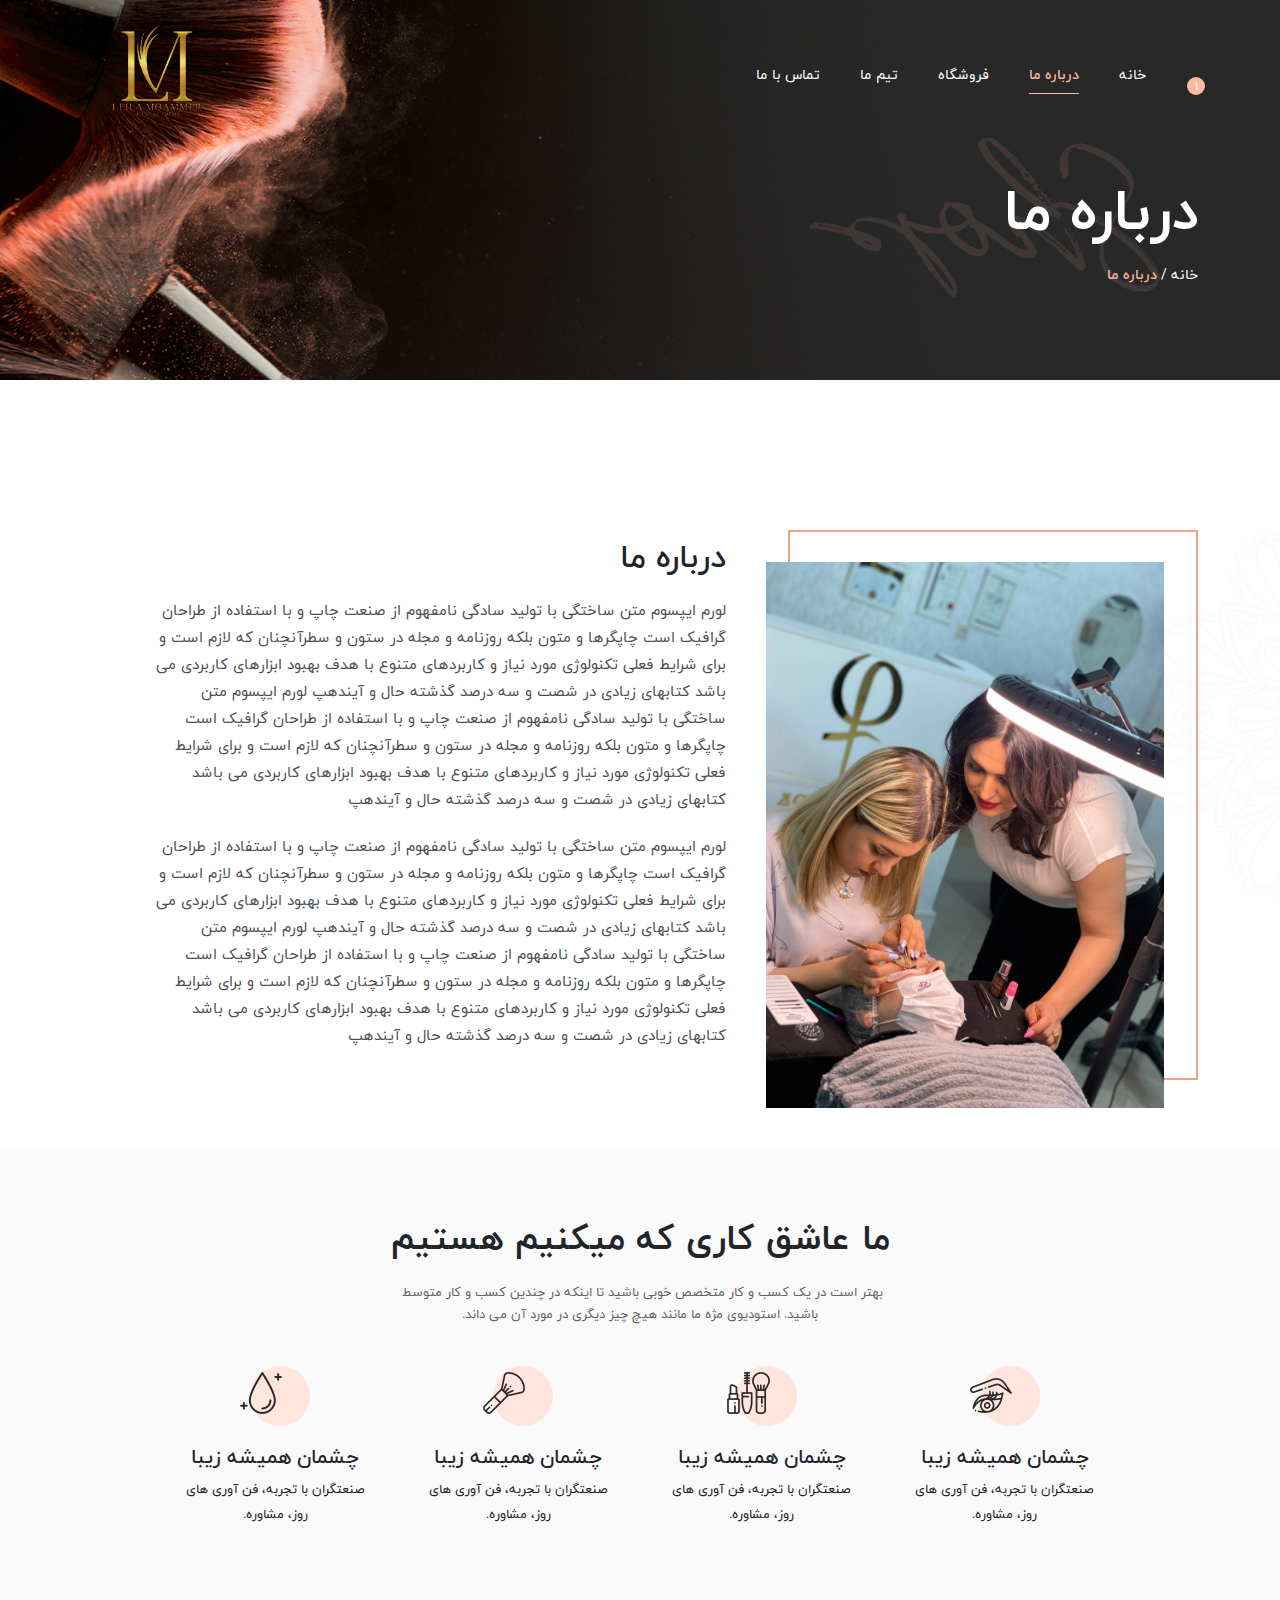
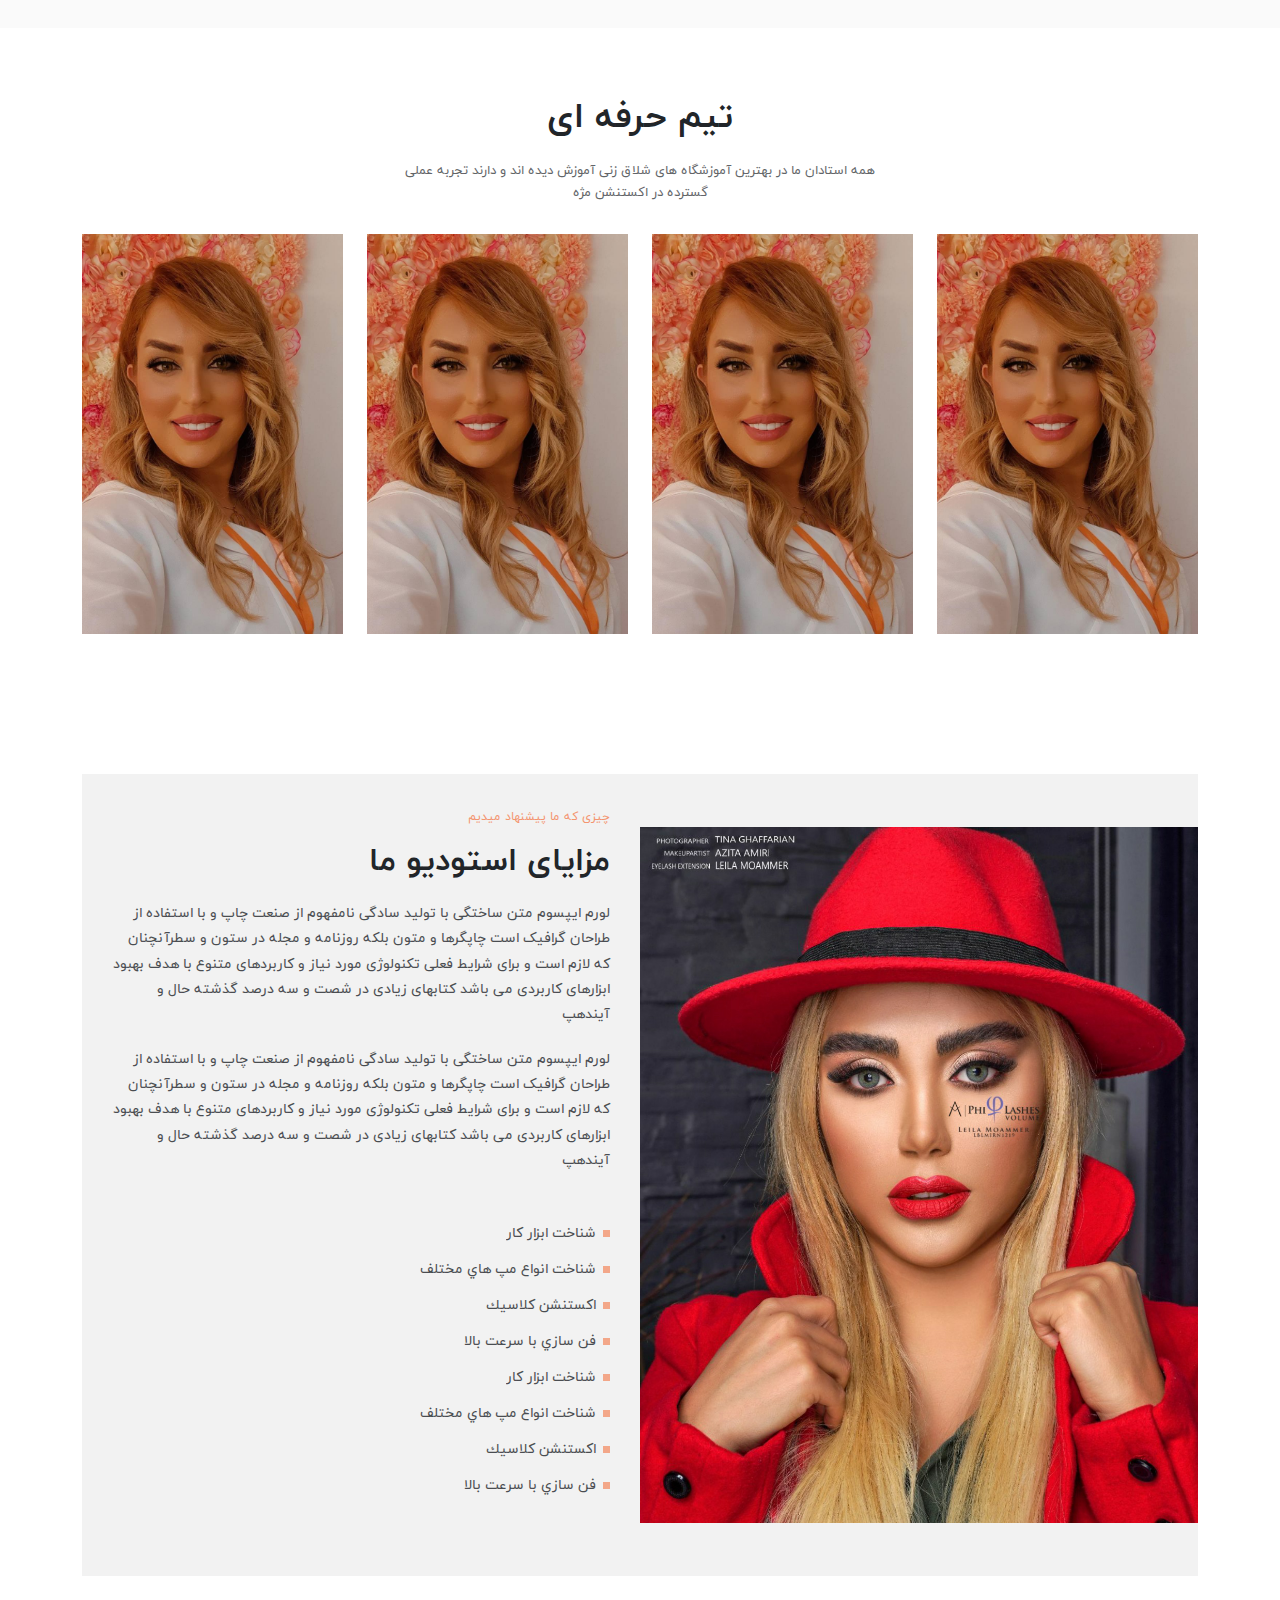
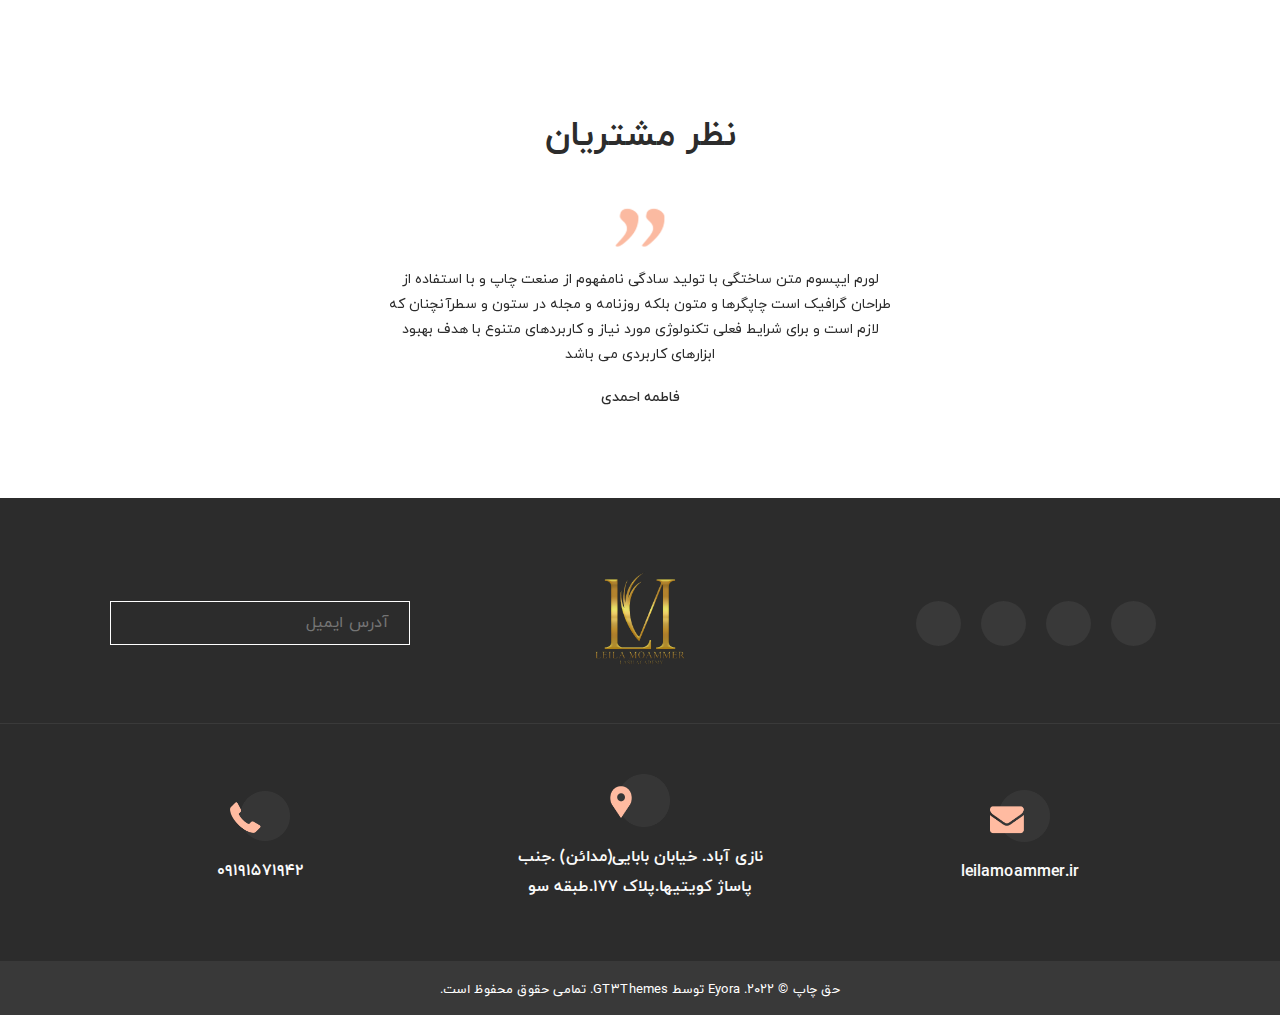
==== about-us.html @ c32a2a8c "commit" ====
<!DOCTYPE html>
<html lang="fa" dir="rtl">

<head>
    <meta charset="UTF-8">
    <meta http-equiv="X-UA-Compatible" content="IE=edge">
    <meta name="viewport" content="width=device-width, initial-scale=1.0">
    <title>Eyora</title>

    <!-- links -->

    <link rel="stylesheet" href="https://cdnjs.cloudflare.com/ajax/libs/font-awesome/6.2.1/css/all.min.css"
        integrity="sha512-MV7K8+y+gLIBoVD59lQIYicR65iaqukzvf/nwasF0nqhPay5w/9lJmVM2hMDcnK1OnMGCdVK+iQrJ7lzPJQd1w=="
        crossorigin="anonymous" referrerpolicy="no-referrer">
    <link rel="stylesheet" href="./assets/css/bootstrap.rtl.min.css">
    <link rel="stylesheet" href="./assets/css/owl.carousel.min.css">
    <link rel="stylesheet" href="./assets/css/owl.theme.default.min.css">
    <link rel="stylesheet" href="./assets/css/style.css">
</head>

<body>


    <!-- start header -->

    <header>

        <!--start desktop-header -->
        <div class="desktop-header">
            <div class="container">
                <div class="row align-items-center">
                    <div class="col-9 col-lg-7">
                        <div class="nav">
                            <!--  -->
                            <div>
                                <button class="btns cart-btn"><i class="fa-solid fa-shopping-cart "></i><span
                                        class="cart-badge">1</span></button>
                            </div>
                            <div class="navigation">
                                <ul>
                                    <li><a href="">خانه</a></li>
                                    <li class="active"><a href="">درباره ما</a></li>
                                    <li><a href="">فروشگاه</a></li>
                                    <li><a href="">تیم ما</a></li>
                                    <li><a href="">تماس با ما</a></li>
                                </ul>
                            </div>

                        </div>
                    </div>
                    <div class="col-3 col-lg-5 text-end">
                        <div class="logo"><a href=""><img src="./assets/img/logo/IMG_0695-removebg-preview.png"
                                    alt=""></a></div>
                    </div>
                </div>
            </div>
        </div>
        <!--end desktop-header -->



        <!--start mobile-header -->
        <div class="mobile-header">
            <div class="container">
                <div class="row align-items-center">
                    <div class="col-2">
                        <div class="menu-btn">
                            <button class="btns open-btn"><i class="fa-solid fa-bars"></i></button>
                        </div>
                        <div class="menu">
                            <div>
                                <button class="btns close-btn"><i class="fa-solid fa-close"></i></button>
                            </div>
                            <ul>
                                <li><a href="">خانه</a></li>
                                <li class="active"><a href="">درباره ما</a></li>
                                <li><a href="">فروشگاه</a></li>
                                <li><a href="">تیم ما</a></li>
                                <li><a href="">تماس با ما</a></li>
                            </ul>
                        </div>

                    </div>
                    <div class="col-2">
                        <div>
                            <button class="btns cart-btn"><i class="fa-solid fa-shopping-cart "></i><span
                                    class="cart-badge">1</span></button>
                        </div>
                    </div>
                    <div class="col-8 text-end">
                        <div class="logo"><a href=""><img src="./assets/img/logo/IMG_0695-removebg-preview.png"
                                    alt=""></a></div>
                    </div>
                </div>
            </div>
        </div>
        <!--end mobile-header -->

    </header>

    <!-- end header -->

    <!-- start banner -->

    <section id="banner">
        <div class="container">
            <div class="row">
                <div class="col">
                    <div class="banner-detals">
                        <h1>درباره ما</h1>
                        <p>خانه / <span>درباره ما</span></p>
                    </div>
                </div>
            </div>
        </div>
    </section>

    <!-- end banner -->


    <!-- start about -->

    <section id="about-desciption">
        <div class="container">
            <div class="row g-3 align-items-center">
                <div class=" col-lg-5 text-center">
                    <div class="photo-about"><img src="./assets/img/logo/v.jpg" alt=""></div>
                </div>
                <div class=" col-lg-7">
                    <div class="aboutus-details">
                        <h2>
                            درباره ما
                        </h2>
                        <p>لورم ایپسوم متن ساختگی با تولید سادگی نامفهوم از صنعت چاپ و با استفاده از طراحان گرافیک است
                            چاپگرها و متون بلکه روزنامه و مجله در ستون و سطرآنچنان که لازم است و برای شرایط فعلی
                            تکنولوژی مورد نیاز و کاربردهای متنوع با هدف بهبود ابزارهای کاربردی می باشد کتابهای زیادی در
                            شصت و سه درصد گذشته حال و آیندهپ
                            لورم ایپسوم متن ساختگی با تولید سادگی نامفهوم از صنعت چاپ و با استفاده از طراحان گرافیک است
                            چاپگرها و متون بلکه روزنامه و مجله در ستون و سطرآنچنان که لازم است و برای شرایط فعلی
                            تکنولوژی مورد نیاز و کاربردهای متنوع با هدف بهبود ابزارهای کاربردی می باشد کتابهای زیادی در
                            شصت و سه درصد گذشته حال و آیندهپ</p>
                            <p>لورم ایپسوم متن ساختگی با تولید سادگی نامفهوم از صنعت چاپ و با استفاده از طراحان گرافیک است
                                چاپگرها و متون بلکه روزنامه و مجله در ستون و سطرآنچنان که لازم است و برای شرایط فعلی
                                تکنولوژی مورد نیاز و کاربردهای متنوع با هدف بهبود ابزارهای کاربردی می باشد کتابهای زیادی در
                                شصت و سه درصد گذشته حال و آیندهپ
                                لورم ایپسوم متن ساختگی با تولید سادگی نامفهوم از صنعت چاپ و با استفاده از طراحان گرافیک است
                                چاپگرها و متون بلکه روزنامه و مجله در ستون و سطرآنچنان که لازم است و برای شرایط فعلی
                                تکنولوژی مورد نیاز و کاربردهای متنوع با هدف بهبود ابزارهای کاربردی می باشد کتابهای زیادی در
                                شصت و سه درصد گذشته حال و آیندهپ</p>
    
                    </div>
                </div>
                
            </div>
        </div>
    </section>

    <!-- end about -->

    <!-- start WE LOVE WHAT WE DO -->

    <section id="works">
        <div class="container">
            <div class="row">
                <div class="col">
                    <div class="heading">
                        <h3>ما عاشق کاری که میکنیم هستیم</h3>
                        <p>بهتر است در یک کسب و کار متخصص خوبی باشید تا اینکه در چندین کسب و کار متوسط ​​باشید.
                            استودیوی مژه ما مانند هیچ چیز دیگری در مورد آن می داند.
                        </p>
                    </div>
                </div>
            </div>
            <div class="row">
                <div class="col">
                    <div class="items-list">
                        <div class="row row-cols-2 row-cols-lg-4 g-4">
                            <div class="col">
                                <div class="item">
                                    <img src="./assets/img/logo/icon_01-1.png" alt="">
                                    <div>
                                        <h4>چشمان همیشه زیبا</h4>
                                        <p>صنعتگران با تجربه، فن آوری های روز، مشاوره.</p>
                                    </div>
                                </div>
                            </div>
                            <div class="col">
                                <div class="item">
                                    <img src="./assets/img/logo/icon_02-1.png" alt="">
                                    <div>
                                        <h4>چشمان همیشه زیبا</h4>
                                        <p>صنعتگران با تجربه، فن آوری های روز، مشاوره.</p>
                                    </div>
                                </div>
                            </div>
                            <div class="col">
                                <div class="item">
                                    <img src="./assets/img/logo/icon_03-1.png" alt="">
                                    <div>
                                        <h4>چشمان همیشه زیبا</h4>
                                        <p>صنعتگران با تجربه، فن آوری های روز، مشاوره.</p>
                                    </div>
                                </div>
                            </div>
                            <div class="col">
                                <div class="item">
                                    <img src="./assets/img/logo/icon_04.png" alt="">
                                    <div>
                                        <h4>چشمان همیشه زیبا</h4>
                                        <p>صنعتگران با تجربه، فن آوری های روز، مشاوره.</p>
                                    </div>
                                </div>
                            </div>
                        </div>
                    </div>
                </div>
            </div>
        </div>
    </section>

    <!-- end WE LOVE WHAT WE DO -->


    <!-- start team -->

    <section id="teams">
        <div class="container">
            <div class="row">
                <div class="col">
                    <div class="heading">
                        <h3>تیم حرفه ای</h3>
                        <p>همه استادان ما در بهترین آموزشگاه های شلاق زنی آموزش دیده اند و دارند
                            تجربه عملی گسترده در اکستنشن مژه</p>
                    </div>
                </div>
            </div>

            <!--  -->
            <div class="row row-cols-2 row-cols-md-2 row-cols-lg-4 g-4">
                <div class="col">
                    <div class="team-item">
                        <img src="./assets/img/logo/sss.jpg" alt="">
                        <ul>
                            <li><a href=""><i class="fa-brands fa-instagram"></i></a></li>
                            <li><a href=""><i class="fa-brands fa-whatsapp"></i></a></li>
                            <li><a href=""><i class="fa-brands fa-telegram"></i></a></li>
                            <li><a href=""><i class="fa-brands fa-linkedin"></i></a></li>
                        </ul>
                        <div class="info">
                            <h3>لیلا معمر</h3>
                            <span>مژه کار</span>
                        </div>
                    </div>
                </div>
                <div class="col">
                    <div class="team-item">
                        <img src="./assets/img/logo/sss.jpg" alt="">
                        <ul>
                            <li><a href=""><i class="fa-brands fa-instagram"></i></a></li>
                            <li><a href=""><i class="fa-brands fa-whatsapp"></i></a></li>
                            <li><a href=""><i class="fa-brands fa-telegram"></i></a></li>
                            <li><a href=""><i class="fa-brands fa-linkedin"></i></a></li>
                        </ul>
                        <div class="info">
                            <h3>لیلا معمر</h3>
                            <span>مژه کار</span>
                        </div>
                    </div>
                </div>
                <div class="col">
                    <div class="team-item">
                        <img src="./assets/img/logo/sss.jpg" alt="">
                        <ul>
                            <li><a href=""><i class="fa-brands fa-instagram"></i></a></li>
                            <li><a href=""><i class="fa-brands fa-whatsapp"></i></a></li>
                            <li><a href=""><i class="fa-brands fa-telegram"></i></a></li>
                            <li><a href=""><i class="fa-brands fa-linkedin"></i></a></li>
                        </ul>
                        <div class="info">
                            <h3>لیلا معمر</h3>
                            <span>مژه کار</span>
                        </div>
                    </div>
                </div>
                <div class="col">
                    <div class="team-item">
                        <img src="./assets/img/logo/sss.jpg" alt="">
                        <ul>
                            <li><a href=""><i class="fa-brands fa-instagram"></i></a></li>
                            <li><a href=""><i class="fa-brands fa-whatsapp"></i></a></li>
                            <li><a href=""><i class="fa-brands fa-telegram"></i></a></li>
                            <li><a href=""><i class="fa-brands fa-linkedin"></i></a></li>
                        </ul>
                        <div class="info">
                            <h3>لیلا معمر</h3>
                            <span>مژه کار</span>
                        </div>
                    </div>
                </div>
            </div>
        </div>
    </section>

    <!-- end team -->


    <!-- start descriptions -->

    <section>
        <div class="container">
            <div class="row">
                <div class="col">
                    <div class="descriptions-section">
                        <div>
                            <img src="./assets/img/IMG.PNG" alt="">
                        </div>
                        <div class="about-studio">
                            <span>چیزی که ما پیشنهاد میدیم</span>
                            <h2>مزایای استودیو ما
                            </h2>
                            <p>لورم ایپسوم متن ساختگی با تولید سادگی نامفهوم از صنعت چاپ و با استفاده از طراحان گرافیک است
                                چاپگرها و متون بلکه روزنامه و مجله در ستون و سطرآنچنان که لازم است و برای شرایط فعلی
                                تکنولوژی مورد نیاز و کاربردهای متنوع با هدف بهبود ابزارهای کاربردی می باشد کتابهای زیادی در
                                شصت و سه درصد گذشته حال و آیندهپ</p>
                                <p>لورم ایپسوم متن ساختگی با تولید سادگی نامفهوم از صنعت چاپ و با استفاده از طراحان گرافیک است
                                    چاپگرها و متون بلکه روزنامه و مجله در ستون و سطرآنچنان که لازم است و برای شرایط فعلی
                                    تکنولوژی مورد نیاز و کاربردهای متنوع با هدف بهبود ابزارهای کاربردی می باشد کتابهای زیادی در
                                    شصت و سه درصد گذشته حال و آیندهپ</p>
                                <ul>
                                <li>شناخت ابزار کار
                                </li><li>شناخت انواع مپ هاي مختلف
                                </li><li>اكستنشن كلاسيك
                                </li>
                                <li>فن سازي با سرعت بالا</li>
                                <li>شناخت ابزار کار
                                </li><li>شناخت انواع مپ هاي مختلف
                                </li><li>اكستنشن كلاسيك
                                </li>
                                <li>فن سازي با سرعت بالا</li>
                            </ul>
                           
                        </div>
                    </div>
                </div>
            </div>
        </div>
    </section>

    <!-- end descriptions -->


        <!-- start PEOPLE SAY -->

        <section id="people" class="people-section">
            <div class="container">
                <div class="row">
                    <div class="col">
                        <div class="heading">
                            <h3>نظر مشتریان</h3>
                        </div>
                    </div>
                </div>
    
                <div class="row">
                    <div class="col">
                        <div class="owl-carousel">
                            <div class="item">
                                <div class="people">
                                    <img src="./assets/img/logo/download.png" alt="">
                                    <p>لورم ایپسوم متن ساختگی با تولید سادگی نامفهوم از صنعت چاپ و با استفاده از طراحان
                                        گرافیک است چاپگرها و متون بلکه روزنامه و مجله در ستون و سطرآنچنان که لازم است و برای
                                        شرایط فعلی تکنولوژی مورد نیاز و کاربردهای متنوع با هدف بهبود ابزارهای کاربردی می
                                        باشد</p>
                                    <span>فاطمه احمدی</span>
                                </div>
                            </div>
                            <div class="item">
                                <div class="people">
                                    <img src="./assets/img/logo/download.png" alt="">
                                    <p>لورم ایپسوم متن ساختگی با تولید سادگی نامفهوم از صنعت چاپ و با استفاده از طراحان
                                        گرافیک است چاپگرها و متون بلکه روزنامه و مجله در ستون و سطرآنچنان که لازم است و برای
                                        شرایط فعلی تکنولوژی مورد نیاز و کاربردهای متنوع با هدف بهبود ابزارهای کاربردی می
                                        باشد</p>
                                    <span>فاطمه احمدی</span>
                                </div>
                            </div>
                            <div class="item">
                                <div class="people">
                                    <img src="./assets/img/logo/download.png" alt="">
                                    <p>لورم ایپسوم متن ساختگی با تولید سادگی نامفهوم از صنعت چاپ و با استفاده از طراحان
                                        گرافیک است چاپگرها و متون بلکه روزنامه و مجله در ستون و سطرآنچنان که لازم است و برای
                                        شرایط فعلی تکنولوژی مورد نیاز و کاربردهای متنوع با هدف بهبود ابزارهای کاربردی می
                                        باشد</p>
                                    <span>فاطمه احمدی</span>
                                </div>
                            </div>
                            <div class="item">
                                <div class="people">
                                    <img src="./assets/img/logo/download.png" alt="">
                                    <p>لورم ایپسوم متن ساختگی با تولید سادگی نامفهوم از صنعت چاپ و با استفاده از طراحان
                                        گرافیک است چاپگرها و متون بلکه روزنامه و مجله در ستون و سطرآنچنان که لازم است و برای
                                        شرایط فعلی تکنولوژی مورد نیاز و کاربردهای متنوع با هدف بهبود ابزارهای کاربردی می
                                        باشد</p>
                                    <span>فاطمه احمدی</span>
                                </div>
                            </div>
                        </div>
                    </div>
                </div>
            </div>
        </section>
    
        <!-- end PEOPLE SAY -->
    


    <!-- start footer -->

    <footer>
        <!-- top-footer -->
        <div class="top-footer">
            <div class="container">
                <div class="row align-items-center">
                    <div class="col">
                        <div>
                            <ul class="media">
                                <li><a href=""><i class="fa-brands fa-instagram"></i></a></li>
                                <li><a href=""><i class="fa-brands fa-whatsapp"></i></a></li>
                                <li><a href=""><i class="fa-brands fa-telegram"></i></a></li>
                                <li><a href=""><i class="fa-brands fa-linkedin"></i></a></li>
                            </ul>
                        </div>
                    </div>
                    <div class="col text-center">
                        <div class="logo"><a href=""><img src="./assets/img/logo/IMG_0695-removebg-preview.png"
                                    alt=""></a></div>
                    </div>
                    <div class="col text-center">
                        <div>
                            <form action="">
                                <div class="email-box">
                                    <input type="text" placeholder="آدرس ایمیل">
                                    <button><i class="fa-solid fa-envelope"></i></button>
                                </div>
                            </form>
                        </div>
                    </div>
                </div>
            </div>
        </div>
        <!-- middle-footer -->
        <div class="middle-footer">
            <div class="container">
                <div class="row">
                    <div class="col">
                        <div class="row row-cols-1 row-cols-md-3 g-4 align-items-center">
                            <div class="col">
                                <div class="contact-info">
                                    <div>
                                        <img src="./assets/img/logo/icon_11.png" alt="">
                                    </div>
                                    <h6>leilamoammer.ir</h6>
                                </div>
                            </div>
                            <div class="col">
                                <div class="contact-info">
                                    <div>
                                        <img src="./assets/img/logo/icon_12.png" alt="">
                                    </div>
                                    <h6>نازی آباد. خیابان بابایی(مدائن) .جنب پاساژ کویتیها.پلاک ۱۷۷.طبقه سو</h6>
                                </div>
                            </div>
                            <div class="col">
                                <div class="contact-info">
                                    <div>
                                        <img src="./assets/img/logo/icon_13.png" alt="">
                                    </div>
                                    <h6>۰۹۱۹۱۵۷۱۹۴۲</h6>
                                </div>
                            </div>
                        </div>
                    </div>
                </div>
            </div>
        </div>
        <!-- bottom-footer -->
        <div class="bottom-footer">
            <div class="container">
                <div class="row">
                    <div class="col">
                        <p>حق چاپ © 2022. Eyora توسط GT3Themes. تمامی حقوق محفوظ است.
                        </p>
                    </div>
                </div>
            </div>
        </div>
    </footer>

    <!-- end footer -->


    <!-- back to top btn -->
    <a href="#banner" id="back_to_top"></a>




    <!-- scripts -->
    <script src="./assets/js/jquery.min.js"></script>
    <script src="./assets/js/owl.carousel.min.js"></script>
    <script src="./assets/js/bootstrap.bundle.min.js"></script>
    <script>

        //scroll-top

        let scroll_btn = document.querySelector('#back_to_top')
        window.addEventListener('scroll', () => {
            if (window.scrollY > 500) {
                scroll_btn.classList.add('opacity')
            } else {
                scroll_btn.classList.remove('opacity')
            }
        })





        // menu
        let openBtn = document.querySelector('.open-btn')
        let menu = document.querySelector('.menu')
        let close = document.querySelector('.close-btn')

        openBtn.addEventListener('click', menuhandle)
        close.addEventListener('click', menuhandle)

        function menuhandle() {
            menu.classList.toggle('open')
        }

        
        // testimonial
        $('.owl-carousel').owlCarousel({
            rtl: true,
            loop: true,
            margin: 25,
            nav: false,
            dots: true,
            responsive: {
                0: {
                    items: 1
                },
                600: {
                    items: 1
                },
                1000: {
                    items: 1
                }
            }
        })

    </script>
</body>

</html>
---- assets/css/style.css ----
:root {
    --bg-color: #ffff;
    --text-color: rgb(0, 0, 0);
    --border-color: pink;
    --icons: purple;
    --button: blue;
    --hover: red;
}

@font-face {
    font-family: IRANYEKAN;
    src: url(../fonts/ttf/iranyekanwebboldfanum.ttf);
    font-weight: bold;
}

@font-face {
    font-family: IRANYEKAN;
    src: url(../fonts/ttf/iranyekanwebmediumfanum.ttf);
    font-weight: 500;
}

@font-face {
    font-family: IRANYEKAN;
    src: url(../fonts/ttf/iranyekanwebregularfanum.ttf);
    font-weight: normal;
}

* {
    margin: 0;
    padding: 0;
    box-sizing: border-box;
}

html {
    overflow-x: hidden !important;
    scroll-behavior: smooth;
}

body {
    background-color: var(--bg-color);
    font-family: IRANYEKAN;
    overflow-x: hidden;
    width: 100%;
}

img {
    max-width: 100%;
    height: auto;
}

ul {
    list-style: none;
    margin: 0;
}

a {
    text-decoration: none;
}

.btns {
    border: none;
    background-color: transparent;
}

header {
    width: 100%;
    background-color: transparent;
    position: absolute;
    top: 0;
    left: 0;
    z-index: 1000;
}

.navigation ul {
    display: flex;
    align-items: center;
}

.navigation ul li {
    margin: 0 20px
}

.nav {
    display: flex;
    align-items: center;
}

.cart-btn {
    color: #fafafa;
    font-size: 20px;
    transform: translateY(5px);
    position: relative;
}

.cart-badge {
    position: absolute;
    display: inline-flex;
    align-items: center;
    justify-content: center;
    background-color: #FBBAA1;
    color: #fff;
    font-size: 11px;
    width: 18px;
    height: 18px;
    border-radius: 100%;
    top: -7px;
    font-weight: 500;
    right: -7px;
    padding-top: 3px;
}

.navigation ul li a {
    font-size: 14px;
    color: #ffff;
    padding-bottom: 8px;
    transition: all .3s ease;
}

.navigation ul li a:hover,
.navigation ul li.active a {
    color: #FBBAA1;
    font-weight: 500;
    border-bottom: 1px solid #FBBAA1;
}

#about {
    width: 100%;
    background-color: #2c2c2c;
    min-height: 100vh;
    color: #ffff;
    display: flex;
    align-items: center;
}

.logo img {
    width: 150px;
    max-width: none !important;
}

.about-details {
    text-align: center;
    padding: 0 50px;
    position: relative;
    z-index: 1;
}

.about-details h2 {
    font-size: 30px;
}

.about-details p {
    font-size: 14px;
    line-height: 1.8;
    opacity: .8;
    margin: 25px 0;
}

.about-details a {
    padding: 13px 38px 13px 38px;
    border: 1px solid #ffff;
    font-size: 14px;
    color: #ffff;
    display: inline-flex;
    align-items: center;
    justify-content: center;
    transition: all .3s ease;
}

.about-details a:hover {
    background-color: #fff;
    color: #2C2C2C;
}

.photo {
    border-style: solid;
    border-width: 3px 3px 3px 3px;
    border-color: #fbbaa1;
    margin: 30px 30px 30px 30px;
    display: flex;
    align-items: center;
    justify-content: center;
    width: 70%;
    height: 450px;
    transform: translateX(-70px);
}

.photo img {
    transform: translate(30px, 30px);
}

.servic-names {
    position: absolute;
    bottom: -50%;
    left: 50%;
    transform: translateX(-50%);
    display: flex;
    align-items: center;
    justify-content: center;
    width: 100%;
    z-index: 10;
    padding: 0 50px;

}

.servic-names div {
    position: relative;
    margin: 10px;
    width: 300px;
    height: 400px;
    overflow: hidden;
}

.servic-names div::after {
    content: '';
    position: absolute;
    left: 0;
    top: 0;
    width: 100%;
    height: 100%;
    background-color: #2c2c2c94;
}

.servic-names span {
    position: absolute;
    right: 30px;
    top: 50%;
    transform: translate(0, -50%);
    color: #ffff;
    font-size: 25px;
    z-index: 100;
    font-weight: 500;
    transition: all .6s ease;
}

.servic-names div img {
    width: 300px;
    height: 400px;
    transition: all .3s ease;
}

.servic-names div:hover span {
    transform: translateY(-70%);
}

.servic-names div:hover img {
    transform: scale(1.10);
}

section {
    padding: 70px 0;
    position: relative;
}

.heading {
    text-align: center;
    margin-bottom: 30px;
}

.heading h3 {
    font-size: 35px;
    font-weight: bold;
}

.heading p {
    font-size: 13px;
    font-weight: normal;
    line-height: 1.7;
    opacity: .7;
    width: 45%;
    margin: 20px auto;
}

.items-list {
    width: 85%;
    margin: 10px auto;
}

.item {
    text-align: center;
}

.item div {
    margin: 20px 0;
}

.item h4 {
    font-size: 20px;
    font-weight: 500;
}

.item p {
    font-size: 13px;
    line-height: 1.9;
    width: 90%;
    margin: 5px auto;
}

.item img {
    width: 70px;
}

#work {
    background: linear-gradient(to bottom, #fafafa 70%, #fff 30%);
}

figure {
    width: 100%;
    overflow: hidden;
    display: block;
    position: relative;
    background-size: cover;
    cursor: pointer;
    background-repeat: no-repeat;
    background-position: 50%;
    height: 100%;
}

figure:hover::after {
    content: '';
    position: absolute;
    top: 0;
    left: 0;
    width: 100%;
    height: 100%;
    background-color: #2c2c2c3c;
    display: block;
    z-index: 50;
    background-repeat: no-repeat;
}

#compare {
    background-size: cover;
    bottom: 0;
    height: 100%;
    display: block;
    top: 0;
    max-width: 98.6%;
    min-width: 0.6%;
    overflow-x: visible;
    position: absolute;
    width: 50%;
    animation: first 2s 1 normal ease-in-out 0.1s;
    -webkit-animation: first 2s 1 normal ease-in-out 0.1s;
}

input#slider {
    -moz-appearance: none;
    -webkit-appearance: none;
    border: none;
    background: transparent !important;
    cursor: col-resize;
    height: 100vw;
    left: 0;
    margin: 0;
    outline: none;
    padding: 0;
    position: relative;
    top: -100vw;
    width: 100%;
}

input#slider:focus {
    border: none !important;
}

input#slider::-moz-range-track {
    background: transparent !important;
}

input#slider::-ms-track {
    border: none;
    background-color: transparent !important;
    height: 100vw;
    left: 0;
    outline: none;
    position: relative;
    top: -100vw;
    width: 100%;
    margin: 0;
    padding: 0;
    cursor: col-resize;
    color: transparent;
}

input#slider::-ms-fill-lower {
    background-color: transparent !important;
}

input#slider::-webkit-slider-thumb {
    -webkit-appearance: none;
    height: 100vw;
    width: 0.2%;
    opacity: 0;
}

input#slider::-moz-range-thumb {
    -moz-appearance: none;
    height: 100vw;
    width: 0.2%;
    opacity: 0;
}

input#slider::-ms-thumb {
    height: 100vw;
    width: 0.2%;
    opacity: 0;
}

input#slider::-ms-tooltip {
    display: none;
}

#compare span {
    background-size: contain;
    content: " ";
    float: right;
    height: 50px;
    margin-right: -25px;
    position: relative;
    top: 50%;
    width: 50px;
    border-radius: 100%;
    -webkit-border-radius: 100%;
    -moz-border-radius: 100%;
    -ms-border-radius: 100%;
    -o-border-radius: 100%;
    border: 5px solid #fff;
    transform: translateY(-50%);
    -webkit-transform: translateY(-50%);
    -moz-transform: translateY(-50%);
    -ms-transform: translateY(-50%);
    -o-transform: translateY(-50%);
    display: inline-flex;
    align-items: center;
    justify-content: center;
    font-size: 15px;
    color: #fff;
}

#compare span i {
    margin: 0 2px;
}

#compare span::after {
    content: '';
    width: 5px;
    background-color: #fff;
    display: inline-block;
    position: absolute;
    bottom: 100%;
    height: 9999px;
    left: 50%;
    width: 5px;
    margin-left: calc(-5px/2);
    z-index: 30;
}

#compare span::before {
    content: '';
    width: 5px;
    background-color: #fff;
    display: inline-block;
    position: absolute;
    top: 100%;
    height: 9999px;
    left: 50%;
    width: 5px;
    margin-left: calc(-5px/2);
    z-index: 30;
}

@media screen and (min-width:767px) and (max-width:993px) {
    figure {
        background-size: contain;
    }
}

.before-after {
    width: 80%;
    height: 500px;
    margin: 50px auto;
    overflow: hidden;
}

.numbers {
    width: 80%;
    margin: 20px auto;
}

.number-item {
    text-align: center;
}

.number-item h5 {
    font-size: 55px;
    font-weight: bold;
}

.number-item p {
    font-size: 25px;
    opacity: .8;
}

#portfolio,
#team {
    color: #fff;
    background: linear-gradient(to bottom, #2c2c2c 60%, #fff 40%);
}

#team {
    color: #fff;
    background: linear-gradient(to bottom, #2c2c2c 60%, #fafafa 40%);
}

.see-more {
    padding: 13px 30px;
    background-color: #FBBAA1;
    border: 1px solid #FBBAA1;
    color: #fff;
    display: inline-flex;
    align-items: center;
    justify-content: center;
    font-size: 14px;
    transition: all .3s ease;
}

.see-more:hover {
    background-color: transparent;
    color: #fff;
}

.portfolio-heading {
    padding-right: 100px;
}

.portfolio-heading h3 {
    font-size: 40px;
    font-weight: bold;
}

.portfolio-heading p {
    font-size: 14px;
    line-height: 1.7;
    margin-top: 15px;
    opacity: .8;
    padding-left: 80px;
}

.portfolio-gallery {
    margin-top: 50px;
    width: 100%;
}

.tab {
    width: 100%;
}

.tab ul {
    display: flex;
    align-items: center;
    width: 100%;
    padding: 0;
}

.tab ul li {
    font-size: 14px;
    padding: 20px 20px;
    border-bottom: 2px solid transparent;
    cursor: pointer;
    margin: 0 10px;
    opacity: .7;
}

.tab ul li.active {
    border-bottom-color: #FBBAA1;
    opacity: .9;
}

.tab-content {
    position: relative;
    width: 100%;
    height: 600px;
}

@media screen and (max-width:770px) {
    #portfolio>div {
        width: 90%;
        margin: 0 auto;

    }

    #portfolio p {
        width: 70%;
        margin: 15px auto;
    }

}

@media screen and (max-width:500px) {
    .tab ul li {
        font-size: 12px;
        padding: 10px 22px;
        border-bottom: 2px solid transparent;
        cursor: pointer;
    }

    #portfolio p {
        width: 90%;
        margin: 15px auto;
    }

}

.content {
    width: 100%;
    display: flex;
    flex-wrap: wrap;
    align-items: center;
    justify-content: space-between;
    flex-wrap: wrap;
    margin-top: 20px;
    opacity: 0;
    visibility: hidden;
    transition: all .5s ease;
    position: absolute;
    right: 0;
    top: 0;
    z-index: 100;
}

.content>div {
    width: 32%;
    height: 300px;
    margin: 8px 0;
    overflow: hidden;
    position: relative;
    cursor: pointer;
}

.content>div::after {
    content: '';
    position: absolute;
    left: 0;
    top: 0;
    width: 100%;
    height: 100%;
    background-color: #28282890;
    z-index: 1000;
    transition: all .4s ease;
}

.content>div:hover::after {
    background-color: transparent;
}

.content>div img {

    max-width: none !important;
    width: 100% !important;
    height: 100% !important;
    object-fit: cover;
    transition: all .4s ease;
}

.content>div:hover img {
    transform: scale(1.2);
}

.content.active {
    opacity: 1 !important;
    display: flex !important;
    visibility: visible !important;
}

.servic-item {
    display: -webkit-flex;
    display: -ms-flexbox;
    display: flex;
    -webkit-flex-direction: row;
    -ms-flex-direction: row;
    flex-direction: row;
    -webkit-flex-wrap: nowrap;
    -ms-flex-wrap: nowrap;
    flex-wrap: nowrap;
    -webkit-justify-content: flex-start;
    -ms-flex-pack: start;
    justify-content: flex-start;
    -webkit-align-content: stretch;
    -ms-flex-line-pack: stretch;
    align-content: stretch;
    -webkit-align-items: center;
    -ms-flex-align: center;
    align-items: center;
    margin-top: 7px;
}

.servic-item p {
    color: #2C2C2C;
    font-size: 20px;
    font-weight: 700;
    text-transform: uppercase;
    line-height: 27px;
    margin: 0;
}

.servic-item+p {
    margin: 5px 0 25px 0;
    font-size: 13px;
    opacity: .6;
}

.servic-item div::after {
    position: absolute;
    left: 50%;
    top: 50%;
    width: 100%;
    content: "";
    border-top: 3px dotted;
    -webkit-transform: translate(-50%, -50%);
    -ms-transform: translate(-50%, -50%);
    transform: translate(-50%, -50%);
    opacity: .4;
    transition: width .4s;
}

.servic-item div {
    flex: 1 1 auto;
    margin-right: 9px;
    margin-left: 9px;
    position: relative;
}

.servic-item span {
    color: #FBBAA1;
    font-size: 24px;
    font-weight: 700;
    line-height: 27px;
}

.book {
    background-color: #2c2c2c;
    padding: 13px 38px 13px 38px;
    border-style: solid;
    border-color: #2c2c2c;
    display: inline-flex;
    align-items: center;
    justify-content: center;
    color: #fff;
    margin-top: 30px;
    transition: all .3s ease;
}

.book:hover {
    background-color: transparent;
    color: #2C2C2C;
}

.service-heading h3 {
    font-size: 40px;
    font-weight: bold;
}

.service-heading p {
    font-size: 14px;
    margin-top: 20px;
    line-height: 1.8;
    opacity: .7;
    padding-left: 70px;
}

.team-item {
    position: relative;
    overflow: hidden;
    height: 400px;
    cursor: pointer;
}

.team-item::after {
    content: '';
    position: absolute;
    top: 0;
    left: 0;
    width: 100%;
    height: 100%;
    background-color: #2c2c2c5d;
    opacity: 0;
    visibility: 0;
    transition: all .5s ease;
}

.team-item ul {
    position: absolute;
    bottom: 20px;
    left: 50%;
    transform: translateX(-50%);
    display: flex;
    align-items: center;
    z-index: 100;
    transition: all .5s ease;
}

.team-item ul li {
    margin: 0 12px;
}

.team-item ul li a {
    color: #fafafa;
}

.team-item ul li a:hover {
    color: #FBBAA1;
}

.info {
    position: absolute;
    bottom: -20px;
    left: 50%;
    transform: translateX(-50%);
    display: flex;
    flex-direction: column;
    align-items: center;
    justify-content: center;
    color: #fafafa;
    opacity: 0;
    visibility: 0;
    transition: all .5s ease;
    z-index: 100;
}

.info h3 {
    font-size: 25px;
    margin-bottom: 5px;
}

.info span {
    font-size: 13px;
    color: #FBBAA1;

}

.team-item:hover .info,
.team-item:hover::after {
    opacity: 1;
    visibility: visible;
}

.team-item:hover .info {
    bottom: 20px;
}

.team-item:hover ul {
    bottom: 90px;
}

.team-item img {
    transition: all .5s ease;
    height: 100%;
    object-fit: cover;
    width: 100%;
}

.team-item:hover img {
    transform: scale(1.1);
}

#skill {
    background-color: #fafafa;
}

.skill-item>div {
    width: 120px;
    height: 120px;
    position: relative;
    border-radius: 50%;
    -webkit-border-radius: 50%;
    -moz-border-radius: 50%;
    -ms-border-radius: 50%;
    -o-border-radius: 50%;
    border: 8px solid rgb(229, 226, 226);
    background-color: transparent;
    color: #0000;
}

.circle-3>div::before {
    background-image: conic-gradient(#FBBAA1 85%, transparent 0);
}

.skill-item>div::before {
    content: '';
    position: absolute;
    width: 120px;
    height: 120px;
    top: -8px;
    left: -8px;
    border-radius: 50%;
    -webkit-border-radius: 50%;
    -moz-border-radius: 50%;
    -ms-border-radius: 50%;
    -o-border-radius: 50%;
    background-image: conic-gradient(#FBBAA1 70%, transparent 0);
    transition: transform .5s ease-in-out;
    z-index: 1;
    transform: rotate(-180deg);
    -webkit-transform: rotate(-180deg);
    -moz-transform: rotate(-180deg);
    -ms-transform: rotate(-180deg);
    -o-transform: rotate(-180deg);
}

.skill span {
    width: 100%;
    height: 100%;
    background-color: #fafafa;
    border-radius: 100%;
    -webkit-border-radius: 100%;
    -moz-border-radius: 100%;
    -ms-border-radius: 100%;
    -o-border-radius: 100%;
    position: relative;
    z-index: 100;
    display: flex;
    align-items: center;
    justify-content: center;
    color: #2C2C2C;
    font-size: 25px;
    font-weight: bold;
}

.skill-item {
    text-align: center;
    margin: 0 20px;
}

.skill-item h4 {
    margin-top: 15px;
    font-size: 20px;
    font-weight: 500;
}

.skill-section {
    display: flex;
    width: 100%;
    align-items: center;
    justify-content: center;
}

.heading button {
    background-color: #2c2c2c;
    padding: 13px 38px 13px 38px;
    border-style: solid;
    border-color: #2c2c2c;
    color: #fff;
    font-size: 14px;
    margin-top: 25px;
    transition: all .3s ease;
}

.heading button:hover {
    background-color: transparent;
    color: #2C2C2C;
}

#skill .heading p {
    width: 80%;
}

.time-heading h3 {
    font-size: 40px;
    font-weight: bold;
}

.time-heading p {
    font-size: 14px;
    opacity: .8;
    line-height: 1.8;
    margin-top: 10px;
}

.time-list {
    width: 85%;
    margin-top: 50px;
}

.time-list div {
    width: 100%;
    display: flex;
    align-items: center;
    justify-content: space-between;
    border-bottom: 1px solid #2c2c2c18;
    font-size: 16px;
    font-weight: 500;
    margin: 25px 0 0 0;
}

.time-list div:last-child {
    border: none;
}

#time img {
    width: 450px;
}

#people {
    background-color: #2C2C2C;
}

#brand {
    background-color: #fafafa;
}

#brand img {
    width: 202px;
}

footer {
    background-color: #2C2C2C;
    padding: 50px 0 0 0;
}

.media {
    display: flex;
    align-items: center;
}

.media li {
    margin: 0 10px;
}

.media li a {
    width: 45px;
    height: 45px;
    background-color: #393939;
    display: inline-flex;
    align-items: center;
    justify-content: center;
    color: #fff;
    border-radius: 50%;
    transition: all .3s ease;
}

.media li a:hover {
    color: #2C2C2C;
    background-color: #fff;
    transform: scale(1.1);
}

.email-box {
    width: 300px;
    display: flex;
    align-items: center;
    padding: 10px 15px;
    border: 1px solid #fff;
    justify-content: space-between;
    margin: 0 auto;
}

.email-box input {
    width: 80%;
    background: transparent;
    border: none;
    color: #fff;
    height: 100%;
    padding: 0 5px;
    outline: none;
}

.email-box button {
    background-color: transparent;
    border: none;
    color: #fafafa;
}

.contact-info {
    display: flex;
    align-items: center;
    justify-content: center;
    flex-direction: column;
}

.contact-info h6 {
    text-align: center;
    width: 70%;
    color: #fafafa;
    font-weight: bold;
    margin-top: 15px;
    line-height: 1.9;
}

.contact-info img {
    width: 60px;
}

.top-footer {
    padding-bottom: 25px;
}

.middle-footer {
    border-top: 1px solid #3a3a3a;
    padding: 50px 0;
}

.bottom-footer {
    background-color: #393939;
    padding-top: 10px;
}

.bottom-footer p {
    color: #fff;
    text-align: center;
    font-size: 13px;
    padding: 10px 0 15px 0;
    margin: 0;
}

#people {
    color: #fff;
}

.hero {
    width: 100%;
    height: 100vh;
    background-image: url(../img/logo/rev_slider_2_01.jpg);
    background-repeat: no-repeat;
    background-size: cover;
    background-position: 50% 0;
    display: flex;
    align-items: center;
    position: relative;
    overflow: hidden;
    justify-content: flex-end;
    transform: scaleX(-1);
}

.start {
    color: #fff;
    padding-top: 70px;
    transform: scaleX(-1);
}
.start h1 {
    font-size: 58px;
    font-weight: bold
}

.start p {
    opacity: .7;
    font-size: 16px;
    margin: 20px 0 30px 0;
    width: 43%;
    line-height: 1.9;
}

.start a {
    background-color: rgb(251, 186, 161);
    color: rgb(255, 255, 255);
    border: 1px solid rgb(251, 186, 161);
    padding: 12px 30px;
    transition: all .3s ease;
}

.start a:hover {
    background-color: transparent;
}

.people {
    display: flex;
    align-items: center;
    justify-content: center;
    flex-direction: column;
}

.people p {
    margin: 20px auto;
    font-size: 14px;
    color: #fafafa;
    line-height: 1.8;
    width: 45%;
    text-align: center;
}

.people span {
    font-size: 14px;
    font-weight: 500;
    color: #fafafa;
}

.people img {
    width: 50px !important;
}

#back_to_top {
    width: 43px;
    height: 43px;
    opacity: 0;
    border-radius: 50%;
    color: #ffffff;
    background: #FBBAA1;
    display: inline-flex;
    align-items: center;
    justify-content: center;
    position: fixed;
    z-index: 99999;
    bottom: 50px;
    right: 50px;
    font-size: 14px;
    opacity: 0;
    transition: all .3s ease;
    -webkit-transition: all .3s ease;
    -moz-transition: all .3s ease;
    -ms-transition: all .3s ease;
    -o-transition: all .3s ease;
}

#back_to_top.opacity {
    opacity: 1 !important;
}

#back_to_top:after {
    content: "\f106";
    z-index: 1;
    position: absolute;
    left: 50%;
    top: 50%;
    transform: translate(-50%, -50%);
    -webkit-transform: translate(-50%, -50%);
    font-size: 18px;
    font-family: FontAwesome;
    font-weight: normal;
    font-style: normal;
}

.mobile-header {
    display: none;
}

.open-btn {
    color: #fafafa;
    font-size: 25px;
}

.menu {
    position: fixed;
    top: 0;
    left: 0;
    width: 100%;
    height: 0;
    background-color: #212020;
    visibility: hidden;
    transition: all .6s ease;
    overflow: hidden;
    z-index: 100;
    padding-top: 70px;
}
.close-btn{
    color: #fff;
    position: absolute;
    top: 40px;
    right: 15px;
    font-size: 20px;
}
.menu.open {
    visibility: visible;
    height: 390px;
}

.menu ul {
    padding: 0;
    width: 100%;
}

.menu ul li {
    margin: 20px 0;
    width: 100%;
    padding: 0 20px 15px 0;
}
.menu ul li:not(:last-child){
    border-bottom: 1px solid #393939;
}
.menu ul li.active a {
    color: #FBBAA1;
}

.menu ul li a {
    font-size: 13px;
    color: #fafafa;
}

@media screen and (max-width:500px) {
    .hero{
        height: 60vh;
        background-position: center center;
    }

    .desktop-header {
        display: none;
    }

    .mobile-header {
        display: block;
    }

    .about-details {
        padding: 0 25px;
    }

    .about-details p {
        font-size: 13px;
    }

    .photo {
        width: 85%;
        transform: translateX(-10px);
    }

    .photo img {
        height: 100%;
        transform: translate(25px, 20px);
        object-fit: cover;
    }

    .heading h3 {
        font-size: 25px;
    }

    .heading p {
        font-size: 13px;
        width: 85%;
    }

    .item h4 {
        font-size: 15px;
    }

    .item p {
        font-size: 12px;
    }

    .before-after {
        width: 90%;
        height: 200px;
        margin-bottom: 0;
    }

    figure {
        background-repeat: no-repeat;
        background-size: cover;
    }

    #compare {
        background-size: cover;
        background-repeat: no-repeat;
        height: 200px;
    }

    .portfolio-heading {
        padding: 0;
    }

    .portfolio-heading h3,
    .service-heading h3,
    .time-heading h3 {
        font-size: 25px;
    }

    #portfolio p,
    .service-heading p {
        width: 100%;
        font-size: 13px;
        padding-left: 20px
    }

    .content>div {
        width: 48%;
        height: 200px;
    }

    .servic-item p {
        font-size: 16px;
    }

    .servic-item span {
        font-size: 18px;
    }

    .servic-item+p {
        font-size: 12px;
        width: 80%;
    }

    .team-item {
        height: 260px;
    }

    .info h3 {
        font-size: 20px;
    }

    .skill-item {
        transform: scale(.9);
        margin: 0 10px;
    }

    .time-heading p {
        width: 80%;
        font-size: 13px;
    }

    .time-list {
        width: 97%;
    }

    .people p {
        font-size: 12px;
        width: 85%;
    }

    .media {
        justify-content: center;
        margin-bottom: 15px;
        padding: 0;
    }

    .smple {
        bottom: 0;
        top: auto;
        transform: scale(1);
    }

    .start {
        position: relative;
        z-index: 100;
    }

    .start h1 {
        font-size: 40px;
    }

    .start p {
        font-size: 13px;
        width: 95%;
    }

    .logo img {
        width: 100px;
    }

    .cart-btn {
        transform: translateY(0);
    }

}

@media screen and (min-width:500px) and (max-width:768px) {
    .start p{
        width: 70%;
    }
    .logo img {
        width: 100px;
    }

    .navigation ul {
        padding: 0;
    }

    .navigation ul li {
        margin: 0 15px;
    }

    .navigation ul li a {
        font-size: 12px;
    }

    .start {
        position: relative;
        z-index: 100;
    }

    .start h1 {
        font-size: 48px;
    }

    .smple {
        bottom: 0;
        top: auto;
        transform: scale(1);
    }

    .heading h3 {
        font-size: 30px;
    }

    .heading p {
        width: 70%;
    }

    .before-after {
        width: 100%;
        height: 300px;
        margin-bottom: 0;
    }

    figure {
        background-repeat: no-repeat;
        background-size: cover;
    }

    #compare {
        background-size: cover;
        background-repeat: no-repeat;
    }

    .portfolio-heading {
        padding-right: 40px;
    }

    .portfolio-heading h3,
    .service-heading h3 {
        font-size: 30px;
    }

    #portfolio p {
        width: 100%;
        margin: 20px auto;
        padding-left: 50px;

    }

    .content>div {
        height: 240px;
    }

    .tab-content {
        height: 500px;
    }

    .team-item {
        height: 330px;
    }

    .time-list {
        width: 95%;
    }

    .people p {
        width: 85%;
    }

    .email-box {
        margin-top: 30px;
        width: 400px;
    }

    .navigation {
        margin-right: 30px;
    }
}

@media screen and (min-width:768px) and (max-width:1024px) {
    .navigation {
        margin-right: 30px;
    }

    .smple {
        position: absolute;
        top: 0;
        right: -50px;
        transform: scale(1);
    }

    .about-details {
        padding: 0;
    }

    .about-details p {
        font-size: 13px;
    }

    .photo {
        width: 85%;
        transform: translateX(0);

    }

    .photo img {
        height: 100%;
        width: 100%;
        object-fit: cover;
        transform: translate(20px, 20px);

    }

    .before-after {
        width: auto;
        height: 300px;
        margin-bottom: 0;
        text-align: center;
    }

    figure {
        width: 100%;
        background-repeat: no-repeat;
        background-size: contain;
        transform: translateX(70px);
    }

    #compare {
        background-size: cover;
        background-repeat: no-repeat;
    }

    .number-item h5 {
        font-size: 35px;
    }

    .number-item p {
        font-size: 20px;
    }

    #portfolio p,
    .service-heading p {
        width: 100%;
        margin: 20px auto;
        padding-left: 0;
    }

    .servic-item p {
        font-size: 15px;
    }

    .servic-item span {
        font-size: 16px;
    }

    .servic-item+p {
        font-size: 12px;
    }

    #skill .heading p {
        width: 100%;
        font-size: 12px;
    }

    .skill-item {
        transform: scale(.8);
        margin: 0 5px;
    }

    .contact-info h6 {
        width: 90%;
        font-size: 14px;
    }

    .start {
        position: relative;
        z-index: 100;
    }
}




/* shop */
#banner {
    width: 100%;
    background-image: url(../img/logo/page_title_shop.jpg);
    background-color: rgb(44, 44, 44);
    height: 380px;
    color: rgb(255, 255, 255);
    margin-bottom: 80px;
    background-size: cover;
    background-repeat: no-repeat;
    background-attachment: scroll;
    background-position: center center;
    padding-top: 110px;
    transform: scaleX(-1);
}

.banner-detals {
    transform: scaleX(-1);
    margin-top: 70px;
}

#banner h1 {
    font-size: 58px;
    font-weight: bold;

}

#banner p {
    font-size: 14px;
    margin-top: 15px;
}

#banner p span {
    color: #FBBAA1;
    font-weight: 500;
}

.product-card {
    display: flex;
    flex-direction: column;
    align-items: center;
    justify-content: center;
    margin-bottom: 15px;
}

.product-card .product-image {
    position: relative;
}

.product-image button {
    background-color: rgb(251, 186, 161);
    color: rgb(255, 255, 255);
    border: 1px solid rgb(251, 186, 161);
    padding: 12px 20px;
    transition: all .3s ease;
    display: flex;
    align-items: center;
    justify-content: center;
    position: absolute;
    left: 50%;
    top: 50%;
    transform: translate(-50%, -50%);
    opacity: 0;
    visibility: hidden;
    transition: all .3s ease;
    z-index: 1000;
    width: 80%;
}

.product-card:hover .product-image button {
    opacity: 1;
    visibility: visible;
}

.product-info {
    width: 100%;
    text-align: center;
    color: #282828;
}

.product-info p {
    font-size: 16px;
    font-weight: normal;
    margin-top: 10px;
}

.product-info div {
    display: flex;
    align-items: center;
    margin-top: 10px;
    justify-content: center;
}

.product-info span {
    font-size: 17px;
    font-weight: bold;
}

.product-info del {
    font-size: 14px;
    color: #5e5c5c;
    display: inline-block;
    margin: 0 5px;
}

.saller {
    width: 100%;
    display: flex;
    align-items: center;
    justify-content: center;
    flex-direction: column;
}

.saller img {
    width: 150px;
    height: 150px;
    border-radius: 100%;
    object-fit: cover;
}

.saller p {
    margin: 15px 0;
    font-size: 14px;
    opacity: .8;
    text-align: center;
    padding: 0 40px;
    line-height: 1.7;
}

.saller ul {
    padding: 0;
    display: flex;
    align-items: center;
}

.saller ul li {
    margin: 0 10px;
}

.saller a {
    color: #444444;
}

.saller a:hover {
    color: #fbbaa1;
}

.category {
    margin: 50px 0;
    width: 100%;
}

.category h4,
.best h4 {
    font-size: 20px;
    font-weight: 500;
    color: #2C2C2C;
}

.category ul {
    margin-top: 20px;
    padding-right: 5px;
}

.category ul li {
    margin: 15px 0;
    display: flex;
    align-items: center;
}

.category ul li a {
    font-size: 16px;
    color: #393939;
}

.category ul li a:hover {
    color: #FBBAA1;
}

.category ul li::before {
    content: '';
    width: 7px;
    height: 7px;
    background-color: #FBBAA1;
    display: inline-block;
    margin-left: 10px;
}

.best {
    width: 100%;
}

.best-product-list {
    margin-top: 20px;
}

.best-product-item {
    display: flex;
    margin-bottom: 15px;
}

.best-product-list img {
    width: 80px;
    height: 80px;
    object-fit: cover;
}

.best-product-item div {
    margin-right: 10px;
}

.best-product-item p {
    font-size: 15px;
    margin: 0;
}

.best-product-item span {
    font-size: 17px;
    font-weight: bold;
    display: block;
    margin: 8px 0 0 0;
}

.pagination-section {
    width: 100%;
    display: flex;
    align-items: center;
    justify-content: center;
    margin: 50px 0 30px 0;
}

.active>.page-link,
.page-link.active {
    background-color: #2C2C2C !important;
    border-color: #2C2C2C !important;
}

.page-item {
    margin: 0 5px;
    border-radius: 0 !important;
}

.page-link {
    border-radius: 0 !important;
    color: #2c2c2c;
}

.page-link:hover {
    color: #2C2C2C;
}

@media screen and (max-width:500px) {

    .category,
    .best {
        padding-right: 30px;
    }

    .product-card {
        margin: 15px auto;
        width: 90%;
    }
    .product-info div{
        flex-direction: column;
    }
}

@media screen and (min-width:500px) and (max-width:1000px) {
    .product-info p {
        font-size: 13px;
    }

    .product-info span {
        font-size: 15px;
    }

    .saller p {
        padding: 0;
    }

    .category h4,
    .best h4 {
        font-size: 16px;
    }

    .best-product-item p {
        font-size: 13px;
    }

    .best-product-item span {
        font-size: 15px;
    }

}





/* product details */
.product_d_right .product_ratting {
    margin-bottom: 17px;
}

@media only screen and (max-width: 767px) {
    .product_d_right .product_ratting {
        margin-bottom: 12px;
    }
}

@media only screen and (max-width: 767px) {
    .product_d_right .price_box {
        margin-bottom: 9px;
    }
}

.product_d_right .price_box span.current_price {
    font-size: 23px;
    color: #FBBAA1;
}

@media only screen and (max-width: 767px) {
    .product_d_right .price_box span.current_price {
        font-size: 18px;
    }
}

.product_d_right .price_box span.old_price {
    font-size: 20px;
}

@media only screen and (max-width: 767px) {
    .product_d_right .price_box span.old_price {
        font-size: 17px;
    }
}

.product_d_right .product_desc {
    margin-top: 19px;
    padding-bottom: 24px;
}

@media only screen and (max-width: 767px) {
    .product_d_right .product_desc {
        margin-bottom: 15px;
        padding-bottom: 18px;
    }
}

.product_d_right .product_desc::before {
    display: none;
}

.product_d_right .product_desc p {
    font-size: 15px;
    line-height: 2;
    opacity: .7;
}

.product_d_right .priduct_social ul li {
    display: inline-block;
    margin-left: 7px;
}

@media only screen and (min-width: 768px) and (max-width: 991px) {
    .product_d_right .priduct_social ul li {
        margin-left: 2px;
    }
}

@media only screen and (max-width: 767px) {
    .product_d_right .priduct_social ul li {
        margin-left: 2px;
    }
}

.product_d_right .priduct_social ul li:last-child {
    margin-left: 0;
}

@media only screen and (max-width: 767px) {
    .product_d_right .priduct_social ul li {
        margin-left: 0;
    }
}

.product_d_right .priduct_social ul li a {
    color: #fff;
    font-size: 12px;
    line-height: 24px;
    padding: 0 8px;
    border-radius: 3px;
    text-transform: capitalize;
    display: block;
}

@media only screen and (max-width: 767px) {
    .product_d_right .priduct_social ul li a {
        padding: 0 4px;
        font-size: 10px;
    }
}

.product_nav {
    float: left;
    position: relative;
    top: -43px;
}

@media only screen and (max-width: 767px) {
    .product_nav {
        display: none;
    }
}

.product_nav ul li {
    display: inline-block;
    margin-right: 3px;
}

.product_nav ul li:first-child {
    margin-right: 0;
}

.product_nav ul li a {
    background: #40A944;
    border-radius: 3px;
    color: #ffffff;
    display: block;
    font-size: 15px;
    height: 30px;
    width: 30px;
    line-height: 30px;
    text-align: center;
}

.product_nav ul li a:hover {
    background: #222222;
}

.product_variant.quantity {
    display: -webkit-box;
    display: -ms-flexbox;
    display: flex;
    align-items: center;
    margin-bottom: 20px;
}

@media only screen and (max-width: 767px) {
    .product_variant.quantity {
        margin-bottom: 16px;
    }
}

.product_variant.quantity label {
    font-weight: 500;
    text-transform: capitalize;
    font-size: 14px;
    margin-bottom: 0;
}

.product_variant.quantity input {
    width: 130px;
    border: 1px solid #ebebeb;
    background: none;
    height: 52px;
    padding: 0 12px;
    border-radius: 0;
    outline: none;

    margin-right: 15px;
}

.product_variant.quantity input:focus {
    outline: none;
    border: 1px solid #ebebeb;

}

@media only screen and (min-width: 992px) and (max-width: 1199px) {
    .product_variant.quantity input {
        width: 110px;
    }
}

@media only screen and (min-width: 768px) and (max-width: 991px) {
    .product_variant.quantity input {
        width: 80px;
    }
}

@media only screen and (max-width: 767px) {
    .product_variant.quantity input {
        width: 65px;
        margin-right: 10px;
    }
}

.product_variant.quantity button {
    border: 0;
    font-size: 16px;
    margin-right: 20px;
    background: #FBBAA1;
    height: 52px;
    line-height: 42px;
    text-transform: capitalize;
    min-width: 270px;
    color: #fff;
}

@media only screen and (min-width: 992px) and (max-width: 1199px) {
    .product_variant.quantity button {
        min-width: 240px;
    }
}

@media only screen and (min-width: 768px) and (max-width: 991px) {
    .product_variant.quantity button {
        min-width: 170px;
    }
}

@media only screen and (max-width: 767px) {
    .product_variant.quantity button {
        min-width: inherit;
        margin-right: 10px;
    }
}

.product_variant.color {
    margin-bottom: 26px;
}

@media only screen and (max-width: 767px) {
    .product_variant.color {
        margin-bottom: 18px;
    }
}

.product_variant.color h3 {
    font-weight: 500;
    text-transform: capitalize;
    font-size: 18px;
    margin-bottom: 0;
    margin-left: 40px;
}

.product_variant.color label {
    font-size: 15px;
    font-weight: 500;
    text-transform: capitalize;
}

.product_variant.color ul li {
    display: inline-block;
    padding: 2px;
    border: 1px solid #ccc;
    margin-left: 5px;
}

.product_variant.color ul li:hover {
    border-color: #E88888;
}

.product_variant.color ul li:last-child {
    margin-left: 0;
}

.product_variant.color ul li a {
    width: 30px;
    height: 30px;
    display: block;
}

.product_variant.size {
    margin-bottom: 30px;
    display: flex;
    align-items: center;
}

.product_variant.size label {
    font-size: 15px;
    font-weight: 500;
    text-transform: capitalize;
    margin-left: 15px;
}

.product_variant.size .niceselect_option {
    float: inherit;
    max-width: 200px;
}

@media only screen and (max-width: 767px) {
    .product_d_info {
        margin-bottom: 57px;
    }
}

.product_d_action {
    margin-bottom: 14px;
}

.product_d_action ul li a {
    font-size: 14px;
    line-height: 28px;
}

.product_d_action ul li a:hover {
    color: #40A944;
}

.product_meta {
    margin-bottom: 24px;
}

@media only screen and (max-width: 767px) {
    .product_meta {
        margin-bottom: 20px;
    }
}

.product_meta span {
    font-weight: 500;
}

.product_meta span a {
    margin-right: 10px;
    font-weight: 400;
}

.product_meta span a:hover {
    color: #40A944;
}

.product_info_button {
    padding-bottom: 15px;
    margin-bottom: 29px;
}

@media only screen and (max-width: 767px) {

    .product_info_button ul li:last-child {
        margin-bottom: 0;
    }
}

.product_info_button ul {
    display: flex;
    align-items: center;
}

.product_info_button ul li a {
    display: block;
    float: right;
    text-transform: capitalize;
    font-size: 20px;
    color: #555;
    font-weight: 500;
    margin-left: 35px;
    line-height: 26px;
    position: relative;
}

@media only screen and (max-width: 767px) {
    .product_info_button ul li a {
        margin-left: 25px;
        font-size: 17px;
    }
}

.product_info_button ul li a.active {
    color: #333333;
}

.product_info_button ul li a:hover {
    color: #333333;
}

.product_info_button ul li:last-child a {
    margin-left: 0;
}

.product_review_form button {
    border: none;
    background: #222222;
    color: #ffffff;
    text-transform: uppercase;
    font-weight: 500;
    padding: 5px 15px 3px;
    display: block;
    -webkit-transition: 0.3s;
    transition: 0.3s;
    cursor: pointer;
    margin-top: 20px;
    border-radius: 5px;
    font-size: 13px;
}

.product_review_form button:hover {
    background: #40A944;
    color: #ffffff;
}

.product_info_content p {
    line-height: 28px;
}

.product_d_table {
    padding: 10px 0 22px;
}

.product_d_table table {
    border-top: 1px solid #ddd;
    width: 100%;
}

.product_d_table table tbody tr {
    border-bottom: 1px solid #ddd;
}

.product_d_table table tbody tr td {
    padding: 7px 17px;
}

.product_d_table table tbody tr td:first-child {
    border-left: 1px solid #ddd;
    width: 30%;
    font-weight: 700;
}

.product_d_inner {
    padding: 20px 30px 27px;
}

@media only screen and (max-width: 767px) {
    .product_d_inner {
        padding: 20px 20px 27px;
    }
}

.product_info_inner {
    display: -webkit-box;
    display: -ms-flexbox;
    display: flex;
    margin-top: 15px;
}

.product_info_inner .product_ratting {
    margin-bottom: 10px;
}

.product_info_inner .product_ratting p {
    margin-bottom: 5px;
}

.product_info_inner .product_ratting strong {
    margin-top: 10px;
    display: block;
    margin-bottom: 8px;
}

.features {
    margin: 20px 0 35px 0;
}

.features ul {
    padding: 0;
}

.features ul li {
    margin: 25px 0;
    font-size: 15px;
    color: #2C2C2C;
    display: flex;
    align-items: center;
    opacity: .8;

}

.features ul li::before {
    content: '';
    width: 7px;
    height: 7px;
    background-color: #FBBAA1;
    display: inline-block;
    margin-left: 10px;
}

.categories-tag {
    margin-top: 30px;
    display: flex;
    align-items: center;
}

.categories-tag h4 {
    font-size: 30px;
    color: #2c2c2c;
    padding: 0;
    margin: 0;
}

.categories-tag ul {
    display: flex;
    align-items: center;
    padding: 0;
    margin: 0;
}

.categories-tag li {
    margin: 0 5px;
}

.categories-tag li a {
    color: #f49570;
    font-size: 14px;
}



.product_d_inner {
    padding: 20px 30px 27px;
}

@media only screen and (max-width: 767px) {
    .product_d_inner {
        padding: 20px 20px 27px;
    }
}

.product_info_inner {
    display: -webkit-box;
    display: -ms-flexbox;
    display: flex;
    margin-top: 15px;
}

.product_info_inner .product_ratting {
    margin-bottom: 10px;
}

.product_info_inner .product_ratting p {
    margin-bottom: 5px;
}

.product_info_inner .product_ratting strong {
    margin-top: 10px;
    display: block;
    margin-bottom: 8px;
}

.reviews_wrapper h2 {
    font-size: 18px;
    font-weight: 500;
    text-transform: capitalize;
}

@media only screen and (max-width: 767px) {
    .reviews_wrapper h2 {
        font-size: 15px;
    }
}

.reviews_wrapper .product_ratting {
    margin-bottom: 20px;
}

.reviews_wrapper .product_ratting ul li a {
    color: #40A944;
}

.reviews_wrapper .product_ratting h3 {
    font-size: 14px;
    font-weight: 700;
    text-transform: capitalize;
}

.comment_title {
    margin-bottom: 20px;
}

.product_review_form input {
    border: 1px solid #ddd;
    background: none;
    width: 100%;
    height: 40px;
    padding: 0 20px;
}

.product_review_form textarea {
    border: 1px solid #ddd;
    background: none;
    height: 120px;
    resize: none;
    width: 100%;
    margin-bottom: 14px;
    padding: 0 20px;
}

.product_review_form p {
    margin-bottom: 7px;
}

.star_rating {
    float: left;
}

.star_rating ul li {
    display: inline-block;
}

.star_rating ul li a {
    color: #40A944;
}

.reviews_comment_box {
    display: flex;
    margin-bottom: 22px;
}

.reviews_comment_box .comment_text {
    width: 100%;
    border: 1px solid #ededed;
    position: relative;
    margin-right: 21px;
    padding: 12px;
    border-radius: 3px;
}

.reviews_comment_box .comment_text::before {
    background: #fff;
    border-bottom: 1px solid #ededed;
    border-right: 1px solid #ededed;
    content: '';
    display: block;
    height: 10px;
    right: -6px;
    position: absolute;
    top: 10px;
    -webkit-transform: rotate(-45deg);
    transform: rotate(-45deg);
    width: 10px;
}

.reviews_meta p {
    font-size: 15px;
    margin-bottom: 15px;
}

.reviews_meta p strong {
    text-transform: uppercase;
    font-weight: 500;
    color: #222222;
}

.s-tab-zoom.owl-carousel .owl-nav {
    display: block;
}

.s-tab-zoom.owl-carousel .owl-nav div {
    position: absolute;
    background: #f2f2f2;
    border-radius: 3px;
    height: 32px;
    top: 50%;
    transform: translatey(-50%);
    width: 32px;
    text-align: center;
    line-height: 32px;
    right: -7px;
    font-size: 18px;
    -webkit-transition: 0.3s;
    transition: 0.3s;
    opacity: 0;
    visibility: hidden;
}

.s-tab-zoom.owl-carousel .owl-nav div:hover {
    background: #40A944;
    color: #ffffff;
}

.s-tab-zoom.owl-carousel .owl-nav div.owl-next {
    left: -7px;
    right: auto;
}

@media only screen and (max-width: 767px) {
    .product-details-tab {
        margin-bottom: 56px;
    }
}

.product-details-tab:hover .s-tab-zoom.owl-carousel .owl-nav div {
    opacity: 1;
    visibility: visible;
}

.single-zoom-thumb {
    margin-top: 20px !important;
    width: 80%;
    margin: 0 auto;
}

@media only screen and (min-width: 768px) and (max-width: 991px) {
    .single-zoom-thumb {
        width: 88%;
    }
}

@media only screen and (max-width: 767px) {
    .single-zoom-thumb {
        width: 95%;
    }
}

.single-zoom-thumb ul li {
    border: 1px solid #ddd;
}

.single-zoom-thumb ul li a {
    width: 100%;
}

.related_products {
    margin-bottom: 60px;
}

@media only screen and (max-width: 767px) {
    .related_products {
        margin-bottom: 50px;
    }
}

.related_products .section_title::before {
    display: none;
}

.upsell_products {
    margin-bottom: 64px;
}

@media only screen and (max-width: 767px) {
    .upsell_products {
        margin-bottom: 54px;
    }
}

.upsell_products .section_title::before {
    display: none;
}

/* 12. product grouped css here */
.grouped_form {
    border: 1px solid #ededed;
    margin-bottom: 25px;
}

@media only screen and (min-width: 768px) and (max-width: 991px) {
    .grouped_form {
        margin-bottom: 20px;
    }
}

@media only screen and (max-width: 767px) {
    .grouped_form {
        margin-bottom: 17px;
    }
}

.grouped_form table {
    width: 100%;
}

.grouped_form table tbody tr {
    border-bottom: 1px solid #ededed;
}

.grouped_form table tbody tr td {
    border-left: 1px solid #ddd;
    padding: 11px 5px;
    text-align: center;
}

.grouped_form table tbody tr td input[type="checkbox"] {
    width: 20px;
    height: 21px;
}

.grouped_form table tbody tr td input[type="number"] {
    width: 50px;
    background: inherit;
    border: 1px solid #ededed;
    padding: 0 5px;
    height: 40px;
}

.grouped_form table tbody tr td.grouped-product-list.quantity {
    min-width: 80px;
    text-align: center;
    line-height: 12px;
}

.grouped_form table tbody tr td.grouped-product-list.label {
    min-width: 188px;
    font-weight: 500;
    font-size: 14px;
}

.grouped_form table tbody tr td.grouped-product-list.label a:hover {
    color: #40A944;
}

.grouped_form table tbody tr td.grouped-product-list.price {
    font-size: 14px;
    font-weight: 500;
    min-width: 190px;
}

.grouped_form table tbody tr td.grouped-product-list.price p {
    font-size: 12px;
    font-weight: 500;
    position: relative;
}

.grouped_form table tbody tr td.grouped-product-list.price p::before {
    color: #80B82D;
    content: '\f058';
    display: inline-block;
    font-family: FontAwesome;
    font-size: 1em;
    position: absolute;
    top: 0;
    right: 40px;
}

.grouped_form table tbody tr td:last-child {
    border-left: 0;
}

.grouped_form table tbody tr:last-child {
    border-bottom: 0;
}

.box_quantity.group button {
    margin-right: 0;
}

/*product grouped css end*/
/*variabla product css here*/
.p_section1.related_product .slick-list {
    padding-bottom: 144px !important;
    margin-bottom: -135px;
}

.variable_product .niceselect_option .list {
    width: 100%;
}

.product_d_meta {
    margin-bottom: 20px;
}

.product_d_meta span {
    display: block;
    line-height: 18px;
    margin-bottom: 17px;
    font-size: 14px;
    font-weight: 400;
}

.product_d_meta span:last-child {
    margin-bottom: 0;
}

.product_d_meta span a:hover {
    color: #40A944;
}

/*product sidebar css here*/
.product_sidebar {
    margin-bottom: 0;
}

@media only screen and (min-width: 768px) and (max-width: 991px) {
    .product_sidebar {
        margin-bottom: 70px;
    }
}

@media only screen and (max-width: 767px) {
    .product_sidebar {
        margin-bottom: 60px;
    }
}

@media only screen and (min-width: 768px) and (max-width: 991px) {
    .product_sidebar .row {
        flex-direction: column-reverse;
    }
}

@media only screen and (max-width: 767px) {
    .product_sidebar .row {
        flex-direction: column-reverse;
    }
}

@media only screen and (min-width: 768px) and (max-width: 991px) {
    .product_sidebar .product_section .row {
        flex-direction: row;
    }
}

@media only screen and (max-width: 767px) {
    .product_sidebar .product_section .row {
        flex-direction: row;
    }
}

.product_sidebar .product_desc p {
    width: 100%;
}

@media only screen and (min-width: 992px) and (max-width: 1199px) {
    .product_sidebar .action_button ul li a {
        width: 40px;
        height: 35px;
        line-height: 35px;
    }
}

@media only screen and (min-width: 992px) and (max-width: 1199px) {
    .product_sidebar .quick_button {
        bottom: 12px;
    }
}

@media only screen and (min-width: 992px) and (max-width: 1199px) {
    .product_sidebar .quick_button a {
        line-height: 35px;
    }
}

@media only screen and (min-width: 992px) and (max-width: 1199px) {
    .product_sidebar .hover_action a {
        width: 40px;
        height: 35px;
        line-height: 35px;
    }
}

.product_sidebar .product_variant.quantity input {
    width: 90px;
}

@media only screen and (min-width: 992px) and (max-width: 1199px) {
    .product_sidebar .product_variant.quantity input {
        width: 60px;
    }
}

@media only screen and (min-width: 768px) and (max-width: 991px) {
    .product_sidebar .product_variant.quantity input {
        width: 60px;
    }
}

@media only screen and (max-width: 767px) {
    .product_sidebar .product_variant.quantity input {
        width: 60px;
    }
}

.product_sidebar .product_variant.quantity button {
    min-width: 200px;
}

@media only screen and (min-width: 992px) and (max-width: 1199px) {
    .product_sidebar .product_variant.quantity button {
        min-width: 140px;
    }
}

@media only screen and (min-width: 768px) and (max-width: 991px) {
    .product_sidebar .product_variant.quantity button {
        min-width: inherit;
    }
}

@media only screen and (max-width: 767px) {
    .product_sidebar .product_variant.quantity button {
        min-width: inherit;
    }
}

@media only screen and (max-width: 767px) {
    .product_sidebar .product-details-tab {
        margin-bottom: 0;
    }
}

.product_sidebar .price_box span.current_price {
    font-size: 16px;
}

.product_sidebar .price_box span.old_price {
    font-size: 15px;
}

.product_sidebar .price_box span.regular_price {
    font-size: 16px;
}

@media only screen and (min-width: 768px) and (max-width: 991px) {
    .product_sidebar .upsell_products {
        margin-bottom: 61px;
    }
}

@media only screen and (max-width: 767px) {
    .product_sidebar .upsell_products {
        margin-bottom: 49px;
    }
}

.footer_widgets.sidebar_widgets .footer_top {
    padding-bottom: 0;
    border-bottom: 0;
}

.footer_widgets.sidebar_widgets .footer_top_inner {
    padding: 56px 0 52px;
    border-top: 1px solid #ededed;
    border-bottom: 1px solid #ededed;
}

@media only screen and (min-width: 768px) and (max-width: 991px) {
    .footer_widgets.sidebar_widgets .footer_top_inner {
        padding: 56px 0 40px;
    }
}

@media only screen and (max-width: 767px) {
    .footer_widgets.sidebar_widgets .footer_top_inner {
        padding: 56px 0 35px;
    }
}

.product_right_sidebar {
    margin-bottom: 70px;
}

@media only screen and (max-width: 767px) {
    .product_right_sidebar {
        margin-bottom: 60px;
    }
}

@media only screen and (max-width: 767px) {
    .product_right_sidebar .product-details-tab {
        margin-bottom: 58px;
    }
}

@media only screen and (min-width: 768px) and (max-width: 991px) {
    .product_right_sidebar .row {
        flex-direction: row;
    }
}

@media only screen and (max-width: 767px) {
    .product_right_sidebar .row {
        flex-direction: row;
    }
}

@media only screen and (min-width: 992px) and (max-width: 1199px) {
    .product_right_sidebar .priduct_social ul li {
        margin-left: 2px;
    }
}

@media only screen and (min-width: 992px) and (max-width: 1199px) {
    .product_right_sidebar .product_d_right h1 {
        font-size: 20px;
    }
}

.product_right_sidebar .single-zoom-thumb {
    width: 86%;
}

@media only screen and (max-width: 767px) {
    .product_right_sidebar .single-zoom-thumb {
        width: 90%;
    }
}

.product_d_inner>.tab-content {
    height: fit-content;
}

.product_info_button ul li a {
    display: inline-flex;
    align-items: center;
    justify-content: center;
    font-size: 16px;
    position: relative;
    width: 150px;
    height: 50px;
    background-color: #ccc;
    color: #2C2C2C;
    margin-left: 15px;
}

.product_info_button ul li a.active {
    background-color: #2C2C2C;
    color: #fafafa;
}

.product_info_button {
    margin-bottom: 20px;
}

.product_info_content p {
    opacity: .8;
    line-height: 1.8;
}

.star_rating ul li a {
    color: #FBBAA1;
}

.reviews_wrapper .product_ratting h3 {
    margin: 10px 0;
}

.reviews_wrapper .product_ratting ul {
    display: flex;
    padding: 0;
}

.reviews_wrapper .product_ratting ul li {
    margin-left: 5px;
}

.reviews_wrapper .product_ratting ul a {
    color: #ccc !important;
}

.product_review_form label {
    margin: 15px 0;
}

.product_review_form button {
    border: none;
    background: #FBBAA1;
    color: #ffffff;
    text-transform: uppercase;
    font-weight: 500;
    padding: 10px 30px;
    display: block;
    -webkit-transition: 0.3s;
    transition: 0.3s;
    cursor: pointer;
    margin-top: 20px;
    border-radius: 0;
    font-size: 13px;
    display: flex;
    align-items: center;
    justify-content: center;
}

#related {
    padding-bottom: 50px;
}

#related h3 {
    font-size: 38px;
    font-weight: bold;
    margin-bottom: 50px;
}

.product_d_inner {
    border-bottom: 1px solid rgb(236, 236, 236);
}

@media screen and (max-width:500px) {
    .product_info_content p {
        font-size: 13px;
    }
}
#zoom1{
    width: 90%;
    height: 570px;
    object-fit: cover;
}


/* our team */
.our-team h3 {
    font-size: 35px;
    font-weight: bold;
    color: #2C2C2C;
}

.our-team p {
    font-size: 14px;
    line-height: 1.7;
    opacity: .8;
    width: 80%;
    margin: 20px 0;
}

.skill-progress {
    width: 80%;
}

.progress-parent {
    width: 100%;
}

.progress-parent {
    margin-bottom: 25px;
}

.progress-details {
    display: flex;
    align-items: center;
    justify-content: space-between;
    width: 100%;
}

.progress-details p {
    font-size: 16px;
    font-weight: 500;
    margin-bottom: 7px;
}

.progress-wrapper {
    width: 100%;
    height: 5px;
    background-color: #ccc;
    border-radius: 4px;
    overflow: hidden;
    position: relative;
}

.inner-bar {
    height: 100%;
    background-color: #FBBAA1;
}

.team-member {
    width: auto;
}

.member-img img {
    width: 100%;
    height: 450px;
    object-fit: cover;
    transition: all .4s ease;
}

.member-info {
    width: 80%;
    margin: 0 auto;
    border: 1px solid #FBBAA1;
    padding: 10px 20px;
    text-align: center;
    color: #2C2C2C;
}

.member-info p {
    margin: 0;
    font-size: 20px;
}

.member-info span {
    font-size: 15px;
    opacity: .7;
}

.team-member:hover .member-img img {
    transform: scale(1.055);
}

@media screen and (max-width:500px) {
    .our-team h3 {
        font-size: 25px;
    }

    .our-team p {
        font-size: 13px;
        width: 95%;
    }

    .skill-progress {
        width: 95%;
        margin-top: 40px;
    }

    .team-member {
        display: block;
        width: 90%;
        margin: 10px auto;
    }
}

@media screen and (max-width:768px) {
    .skill-progress {
        width: 95%;
        margin-top: 40px;
    }

    .our-team p {
        font-size: 13px;
        width: 95%;
    }

}


/* about-member */
#biography img {
    width: 90%;
    height: 650px;
    object-fit: cover;
}

.biography p {
    font-size: 15px;
    opacity: .8;
    line-height: 1.8;
}
.hour-inp{
    width: 100%;
}
.hour-inp input{
    border: 1px solid #d4d4d4;
    position: absolute;
    bottom: 0;
    left: 0;
    height: 35px;
    outline: none;
    padding: 0 8px;
}
.hour-inp input::placeholder{
    font-size: 12px;
}
.information ul {
    padding: 0;
    margin: 20px 0;
}

.information ul li {
    display: flex;
    align-items: center;
    margin: 15px 0;
}

.information ul li p {
    font-size: 14px;
    font-weight: 500;
    margin: 0;
    opacity: 1;
}

.information ul li span {
    font-size: 13px;
    opacity: .8;
    margin-right: 5px;
}

.member-media ul {
    padding: 0;
    display: flex;
    align-items: center;
}

.member-media ul li {
    margin: 0 10px;
}

.member-media ul li a {
    font-size: 20px;
    color: #E88888;
}

.studio {
    margin: 20px 0;
}

.studio h5 {
    margin-bottom: 10px;
    font-weight: bold;
}

.fullname h2 {
    font-weight: bold;
}

.experince h3 {
    margin-bottom: 20px;
}

.experince ul {
    padding: 0;
}

.experince ul li {
    margin: 8px 0;
    display: flex;
    flex-direction: column;
}

.experince ul li h6 {
    font-weight: bold;
    font-size: 20px;
    opacity: .7;
}

.experince ul li p {
    font-size: 16px;
    opacity: .7;
}

.experince>.skill-section {
    justify-content: flex-start;
    margin-top: 50px;
}

.experince .skill span {
    background-color: #fff !important;
}

.experince .skill-item {
    transform: scale(1.1);
    margin: 0 30px;
}

.summer-skill h3 {
    font-size: 35px;
}

.summer-skill p {
    margin: 20px 0;
    opacity: .8;
    line-height: 1.8;

}

.week {
    width: 100%;
    border: 1px solid #ccc;
    padding: 20px;
}

.week ul {
    width: 100%;
    padding: 0;
    display: flex;
    align-items: center;
    justify-content: space-between;
    border-bottom: 1px solid rgb(233, 232, 232);
    padding-bottom: 15px;
}

.week ul li {
    font-size: 13px;
    opacity: .8;
    display: flex;
    align-items: center;
    justify-content: center;
    flex-direction: column;
    cursor: pointer;
}

.week ul li.active {
    color: #f76b6b;
    font-weight: bold;
}

.week ul li span {
    margin-top: 5px;
    display: inline-block;
}

.hour {
    position: relative;
    padding: 30px 0;
    width: 100%;
    height: 150px;
}

.hour-content {
    position: absolute;
    width: 100%;
    height: fit-content;
    opacity: 0;
    visibility: hidden;
    transition: all .3s ease;
}

.hour-content.active {
    visibility: visible;
    opacity: 1;
}

.hour-content form {
    width: 100%;
    display: flex;
    align-items: center;
    flex-wrap: wrap;
}

.hour-content p {
    width: 33%;
    margin-bottom: 30px;
    display: flex;
    align-items: center;

}

.hour-content p span {
    font-size: 11px;
    transform: translate(-5px, -2.5px);
    color: #cda808;
}

.hour-content div label {
    display: inline-flex;
    margin-right: 8px;
}

[type="radio"]:checked,
[type="radio"]:not(:checked) {
    position: absolute;
    right: -9999px;
}

[type="radio"]:checked+label,
[type="radio"]:not(:checked)+label {
    position: relative;
    padding-left: 28px;
    cursor: pointer;
    line-height: 20px;
    display: inline-block;
    color: #666;
}

[type="radio"]:checked+label:before,
[type="radio"]:not(:checked)+label:before {
    content: '';
    position: absolute;
    left: 0;
    top: 0;
    width: 19px;
    height: 19px;
    border: 1px solid rgb(198, 197, 197);
    border-radius: 100%;
    background: #fff;
}

[type="radio"]:checked+label:after,
[type="radio"]:not(:checked)+label:after {
    content: '';
    width: 13px;
    height: 13px;
    background: #FBBAA1;
    position: absolute;
    top: 3px;
    left: 3px;
    border-radius: 100%;
    -webkit-transition: all 0.2s ease;
    transition: all 0.2s ease;
}

[type="radio"]:not(:checked)+label:after {
    opacity: 0;
    -webkit-transform: scale(0);
    transform: scale(0);
}

[type="radio"]:checked+label:after {
    opacity: 1;
    -webkit-transform: scale(1);
    transform: scale(1);
}

.hour-content p.reservation label {
    opacity: .4;
    text-decoration: line-through;

}

.reserv-form input {
    width: 100%;
    height: 50px;
    margin-bottom: 20px;
    border: 1px solid #b6b4b4;
    padding: 0 20px;
}
input,textarea{
    outline: none;

}
.reserv-form label {
    margin-bottom: 15px;
}


.select-box {
    position: relative;
    display: block;
    width: 100%;
    margin: 0 auto;
    font-size: 18px;
    color: #60666d;
    height: 50px;
}

/* @media (min-width: 768px) {
    .select-box {
      width: 70%;
    }
  }
  @media (max-width: 992px) {
    .select-box {
      width: 50%;
    }
  } */
.select-box {
    border: 1px solid #b6b4b4;

}

.select-box__current {
    position: relative;
    cursor: pointer;
    outline: none;
}

.select-box__current:focus+.select-box__list {
    opacity: 1;
    -webkit-animation-name: none;
    animation-name: none;
}

.select-box__current:focus+.select-box__list .select-box__option {
    cursor: pointer;
}

.select-box__current:focus .select-box__icon {
    transform: translateY(-50%) rotate(180deg);
}

.select-box__icon {
    position: absolute;
    top: 50%;
    left: 15px;
    transform: translateY(-50%);
    width: 15px;
    opacity: 0.3;
    transition: 0.2s ease;
}

.select-box__value {
    display: flex;
}

.select-box__input {
    display: none;
}

.select-box__input:checked+.select-box__input-text {
    display: block;
}

.select-box__input-text {
    display: none;
    width: 100%;
    margin: 0;
    padding: 15px;
    background-color: #fff;
}

.select-box__list {
    background: #fff;
    position: absolute;
    width: 100%;
    padding: 0;
    list-style: none;
    opacity: 0;
    -webkit-animation-name: HideList;
    animation-name: HideList;
    -webkit-animation-duration: 0.5s;
    animation-duration: 0.5s;
    -webkit-animation-delay: 0.5s;
    animation-delay: 0.5s;
    -webkit-animation-fill-mode: forwards;
    animation-fill-mode: forwards;
    -webkit-animation-timing-function: step-start;
    animation-timing-function: step-start;
    box-shadow: 0 15px 30px -10px rgba(0, 0, 0, 0.1);
}

.select-box__list label {
    font-size: 13px;
}

.select-box__option {
    display: block;
    padding: 10px 15px;
    background-color: #fff;
}

.select-box__option:hover,
.select-box__option:focus {
    color: #546c84;
    background-color: #fbfbfb;
}

@-webkit-keyframes HideList {
    from {
        transform: scaleY(1);
    }

    to {
        transform: scaleY(0);
    }
}

@keyframes HideList {
    from {
        transform: scaleY(1);
    }

    to {
        transform: scaleY(0);
    }
}

.submit {
    width: 60%;
    height: 58px;
    background-color: #FBBAA1;
    color: #fff;
    display: flex;
    align-items: center;
    justify-content: center;
    font-size: 18px;
    font-weight: 500;
    border: none;
    margin: 20px auto;
}
#reserv h3{
    margin-bottom: 50px;
}
.select-box__input-text {
    display: none;
    width: 100%;
    margin: 0;
    padding:12px 15px;
    background-color: #fff;
    font-size: 14px;
}
@media screen and (max-width:500px){
    #biography img {
        width: 100%;
        height: 550px;
    }
    .experince ul{
        display: flex;
        align-items: center;
        justify-content: space-between;
        flex-wrap: wrap;
    }
    .experince ul li{
        width: 48%;
    }
    .experince>.skill-section{
        flex-wrap: wrap;
        justify-content: center;
    }
    .experince .skill-item{
        margin: 30px;
    }
}
@media screen and (min-width:768px) and (max-width:1000px){
    .experince>.skill-section{
        flex-wrap: wrap;
        justify-content: center;
    }
    
    .experince .skill-item {
        transform: scale(.9);
        margin:0 20px;
    }
    .week{
        overflow: hidden;
    }
    .week ul{
        overflow-x: scroll;
    }
    .week ul li{
        margin: 0 0 0 30px;
        font-size: 11px;
    }
    .hour-content p{
        width: 100%;
    }
    [type="radio"]:checked+label, [type="radio"]:not(:checked)+label{
        font-size: 14px;
    }
    .hour{
        height: 250px;
    }
    .reserv-form label{
        font-size: 13px;
    }
    .reserv-form input,.select-box{
        height: 45px;
    }
    .reserv-form input::placeholder{
        font-size: 13px;
    }
    .select-box__input-text {
        display: none;
        width: 100%;
        margin: 0;
        padding:10px 15px;
        background-color: #fff;
        font-size: 13px;
    }
}



/* contact */
#contact h3{
    font-size: 40px;
    font-weight: bold;
}
#contact p{
    font-size: 15px;
    opacity: .8;
    line-height: 1.8;
    margin: 20px 0;
}
.media-contact ul{
    display: flex;
    align-items: center;
    padding: 0;
    margin-top: 20px;
}
.media-contact ul li{
    margin: 0 0 0 20px;
}
.media-contact ul li a{
    width: 35px;
    height: 35px;
    background-color: #FBBAA1;
    display: inline-flex;
    align-items: center;
    justify-content: center;
    color: #fff;
    transition: all .4s ease;
}
.media-contact ul li a:hover{
    background-color: #2c2c2c;
    transform: translateY(-5px);
}
.address-section p,.phone-section a,.email-section a{
    margin: 30px 0 !important;
    display: flex;
    align-items: flex-start;
    color: #2C2C2C;
    opacity: .8;
}
.address-section i,.phone-section i,.email-section i{
    margin: 7px 0 0 7px;
    color: #474242;

}
@media screen and (min-width:768px) and (max-width:900px){
    #contact h3{
        font-size: 30px;
    }
    #contact p{
        font-size: 13px;
    }
    
}


/* cart */
thead {
    background-color: #fafafa;
}
th{
    border: none;
}
table {
    margin: 0 -1px 24px 0;
    text-align: left;
    width: 100%;
    border-collapse: separate;
    border-radius: 5px;
    border-collapse: collapse; 
}
thead th{
    text-align: right;
    padding: 10px;
}
tbody tr td{
    padding: 10px;
    text-align: right;
    border-bottom: 1px solid rgba(204, 204, 204, 0.471);
}
tbody tr td img{
    width: 100px;
    height: 100px;
}
tbody tr td span{
    font-size: 14px;
    color: #333333ce;
}
tbody tr td button{
    width: 25px;
    height: 25px;
    color: #f2f2f2;
    font-size: 16px;
    background-color: #2c2c2c;
    border-radius: 100%;
    border: none;
}
tbody tr td .quantity input{
    height: 40px !important;
}
.coupon-box{
    width: 350px;
    display: flex;align-items: center;
    justify-content: center;
    overflow: hidden;
    border: 1px solid #2c2c2c;
    background-color: #fff;
    height: 50px;
}
.coupon-box input{
    width: 75%;
    height: 100%;
    border: none;
    background-color: transparent;
    padding: 10px;
    margin: 0;
    outline: none;
}
.coupon-box button{
    width: 25%;
    height: 55px;
    background-color: #2C2C2C;
    color: #fff;
    font-size: 13px;
    display: inline-flex;
    align-items: center;
    justify-content: center;
    margin: 0;
    border: none;
}
.coupon-box button:hover{
    background-color: #FBBAA1;

}
.coupon{
    margin-top: 50px;
}
.total-box{
    /* width: 450px; */
    padding: 20px;
    background-color: #f2f2f24f;

}
.total-box h3{
    font-size: 25px;
    width: 100%;
    text-align: right;
}
.total-box ul{
    margin: 30px 0;
    padding: 0;
}
.total-box ul li{
    display: flex;
    width: 100%;
    align-items: center;
    justify-content: space-between;
    padding-bottom: 10px;
    border-bottom: 1px solid #2828281e;
    opacity: .8;
}
.total-box button{
    display: inline-flex;
    align-items: center;
    justify-content: center;
    width: 230px;
    height: 50px;
    background-color: #FBBAA1;
    color: #fff;
    border: none;   

}
.total-box button:hover{
    background-color: #2C2C2C;
}

@media screen and (max-width:500px){
    tbody tr td img{
        width: 60px;
        height: 60px;
        object-fit: cover;
    }
    tbody tr td span{
        font-size: 12px;
    }
    tbody tr td button{
        width: 18px;
        height: 18px;
        font-size: 14px;
    }
    th span{
        font-size: 13px;
    }
    .coupon-box{
        width: 100%;
    }
    .total td span{
        font-size: 12px;
    }    
}


/* about */

.photo-about{
    width: 90%;
    height: 550px;
    border: 2px solid #eea283;
}
.photo-about img{
    width: 98%;
    height: 100%;
    object-fit: cover;
    transform: translate(-28px,30px);
}
.aboutus-details{
    text-align: right;
}
.aboutus-details h3{
    font-size: 40px;
    font-weight: bold;
}
.aboutus-details p{
    width: 90%;
    font-size: 15px;
    opacity: .8;
    line-height: 1.8;
    margin: 20px 0;
}
#works {
    background:#fafafa
    /* background-image: url(../img/logo/bg_about_us_01.jpg);
    background-repeat: no-repeat;
    background-size: cover; */
}
#about-desciption{
    background-image: url(../img/logo/bg_about_us_03.png);
    background-repeat: no-repeat;
    background-size: cover;
}
.descriptions-section{
    display: flex;
    margin: 0 auto;
    background-color: #f2f2f2;
    align-items: center;
}
.descriptions-section img{
    width: 100%;
    height: 100%;
    object-fit: cover;
}
.descriptions-section > div{
    width: 50%;
}
.about-studio{
    padding: 30px;
}
.about-studio span{
    font-size: 12px;
    color: #f49570;
}
.about-studio h2{
    font-weight: bold;
    margin: 15px 0;
}
.about-studio p{
    margin: 20px 0;
    font-size: 14px;
    line-height: 1.8;
    opacity: .8;
}
.about-studio ul{
    padding: 0;
    margin: 50px 0;
}
.about-studio ul li{
    margin: 15px 0;
    font-size: 14px;
    opacity: .8;
    display: flex;
    align-items: center;
}
.about-studio ul li::before{
    content: '';
    width: 7px;
    height: 7px;
    background-color: #f49570;
    display: inline-block;
    margin-left: 7px;
}
#people.people-section{
    background-color: #fff;
    color: #2C2C2C;
}
#people.people-section .people p,#people.people-section .people span{
    color: #2C2C2C;

}

@media screen and (max-width:768px){
    .aboutus-details{
        margin-top: 50px;
    }
    .aboutus-details p{
        width: 100%;
    }
    .descriptions-section{
        flex-direction: column;
    }
    .descriptions-section > div{
        width: 100%;
    }
}

/* login */

.login-section{
    width: 50%;
    padding: 30px;
    border: 1px solid #ccc;
    margin: 0 auto;
}
.login-section input{
    width: 100%;
    border: 1px solid #ccc;
    padding: 15px;
    height: 50px;
}
.login-section label{
    font-size: 14px;
    margin-bottom: 15px;
}
.login-section form > div{
    margin-bottom: 20px;
}
.forget-password{
    color: #f76b6b;
    font-size: 14px;
}

.login{
    display: flex;
    align-items: center;
    justify-content: center;
    width: 50%;
    margin: 50px auto;
    background-color: #f49570;
    color: #fff;
    border: none;
    height: 50px;
    font-size: 16px;
    font-weight: 500;
    margin-bottom: 0;
}
.login:hover{
    background-color: #2C2C2C;
}
#login{
    padding-top: 0;
}
#login h3{
    font-size: 25px;
    font-weight: bold;
    width: 50%;
    margin: 0 auto;
    margin-bottom: 40px;
}
@media screen and (max-width:500px){
    #login h3,.login-section{
        width: 100%;
    }
}
@media screen and (min-width:500px) and (max-width:800px){
    #login h3,.login-section{
        width: 80%;
    }

}
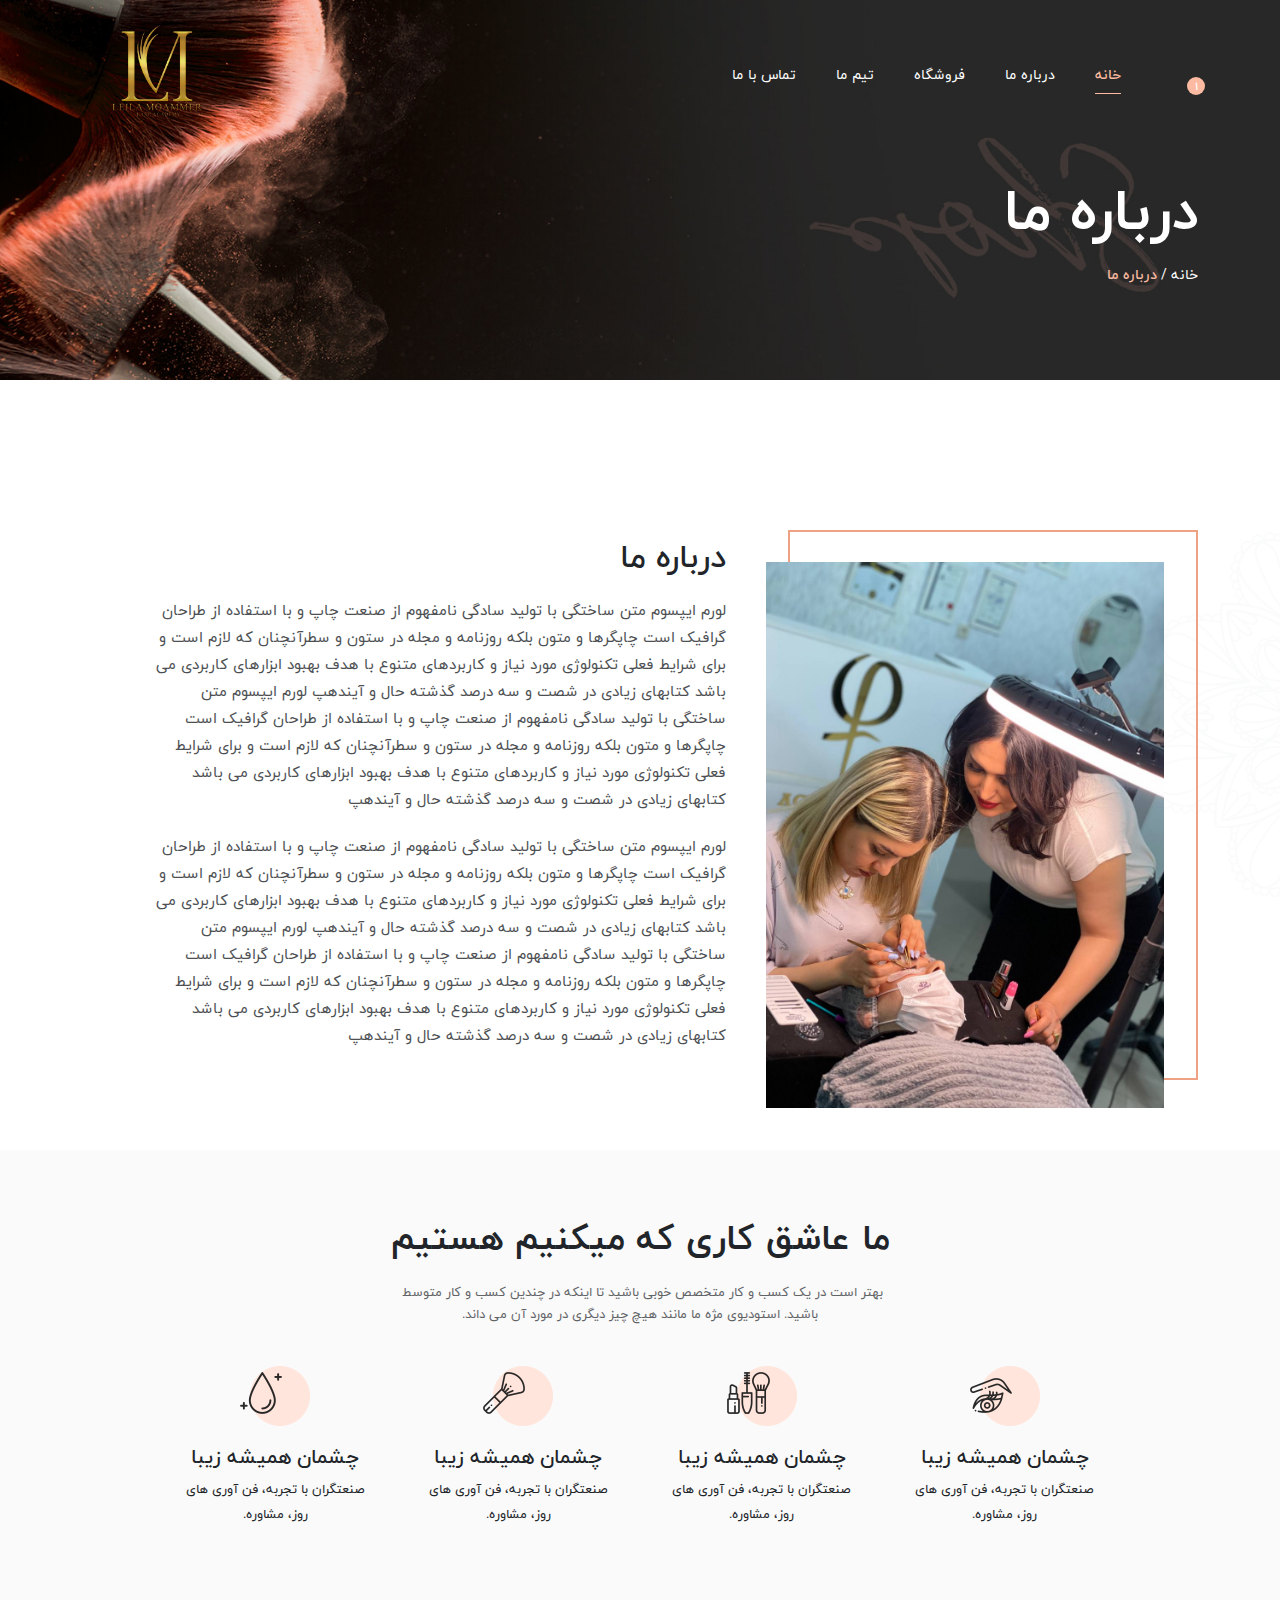
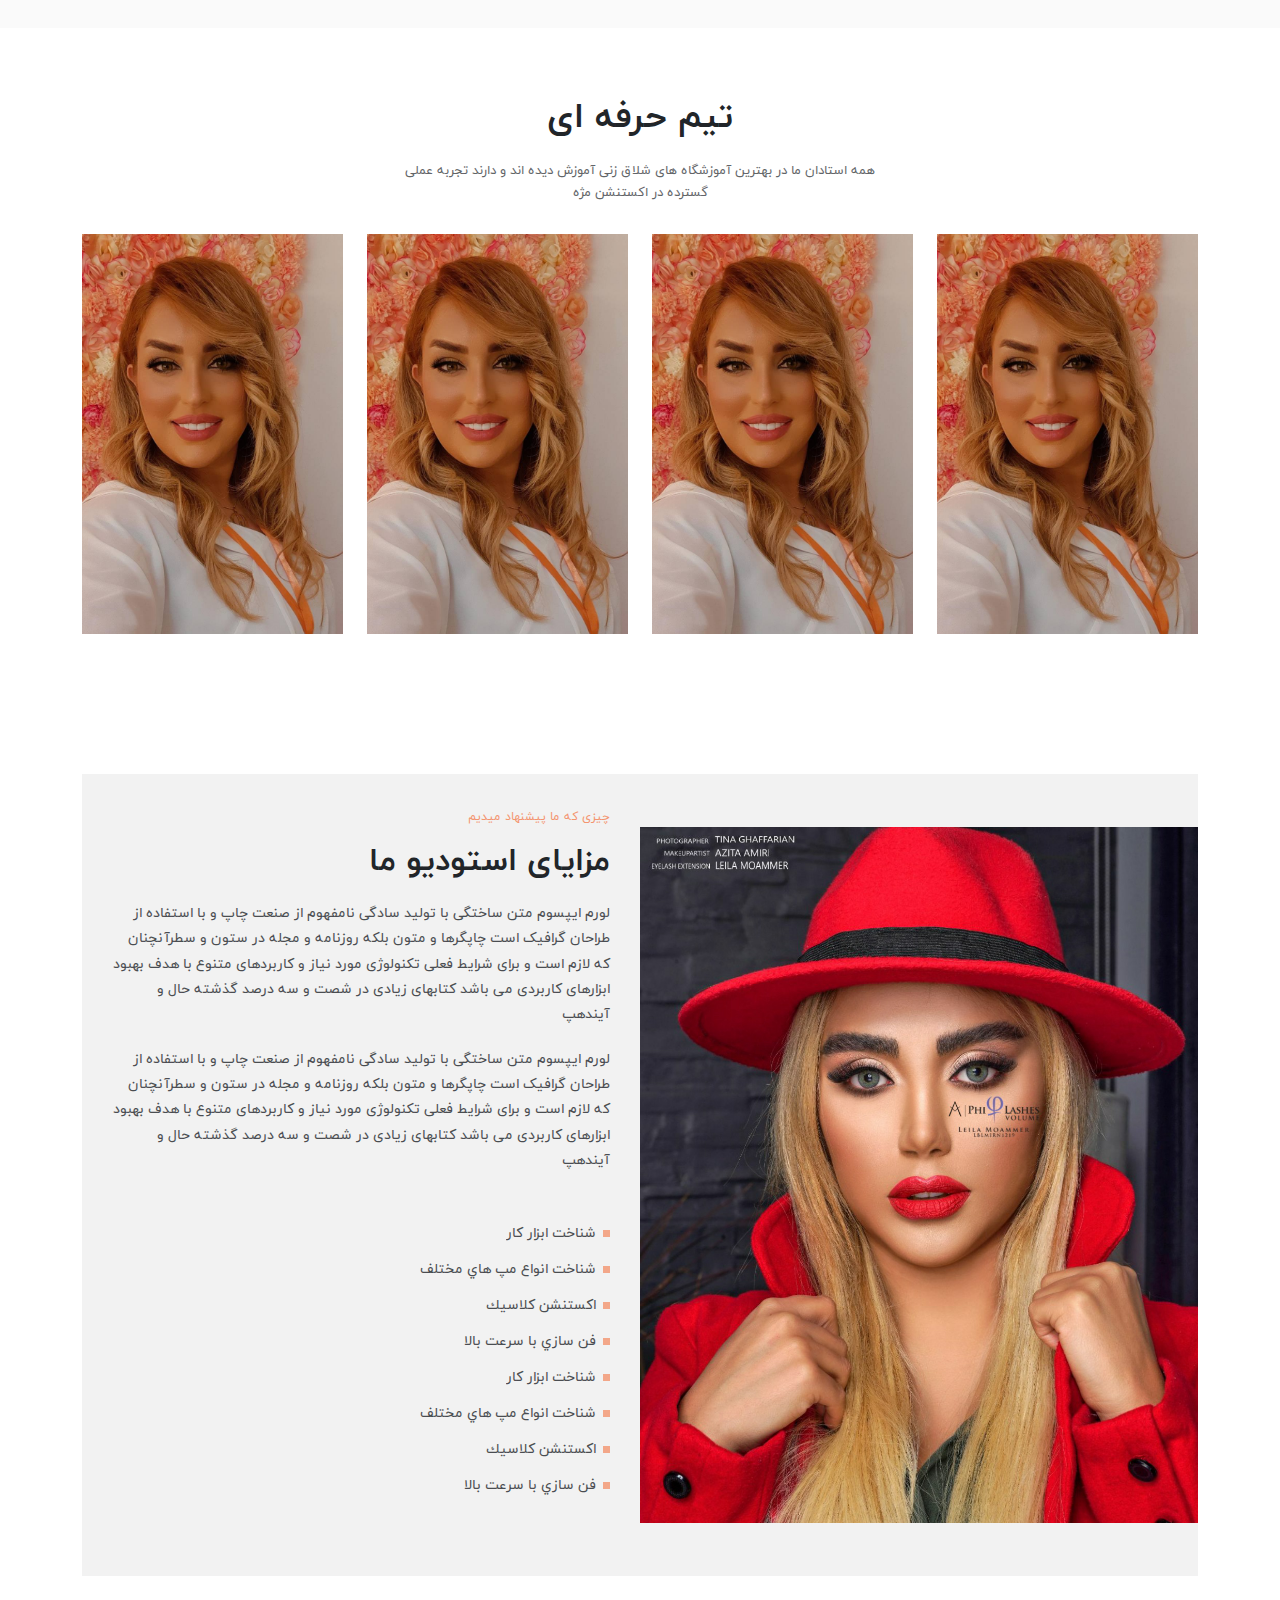
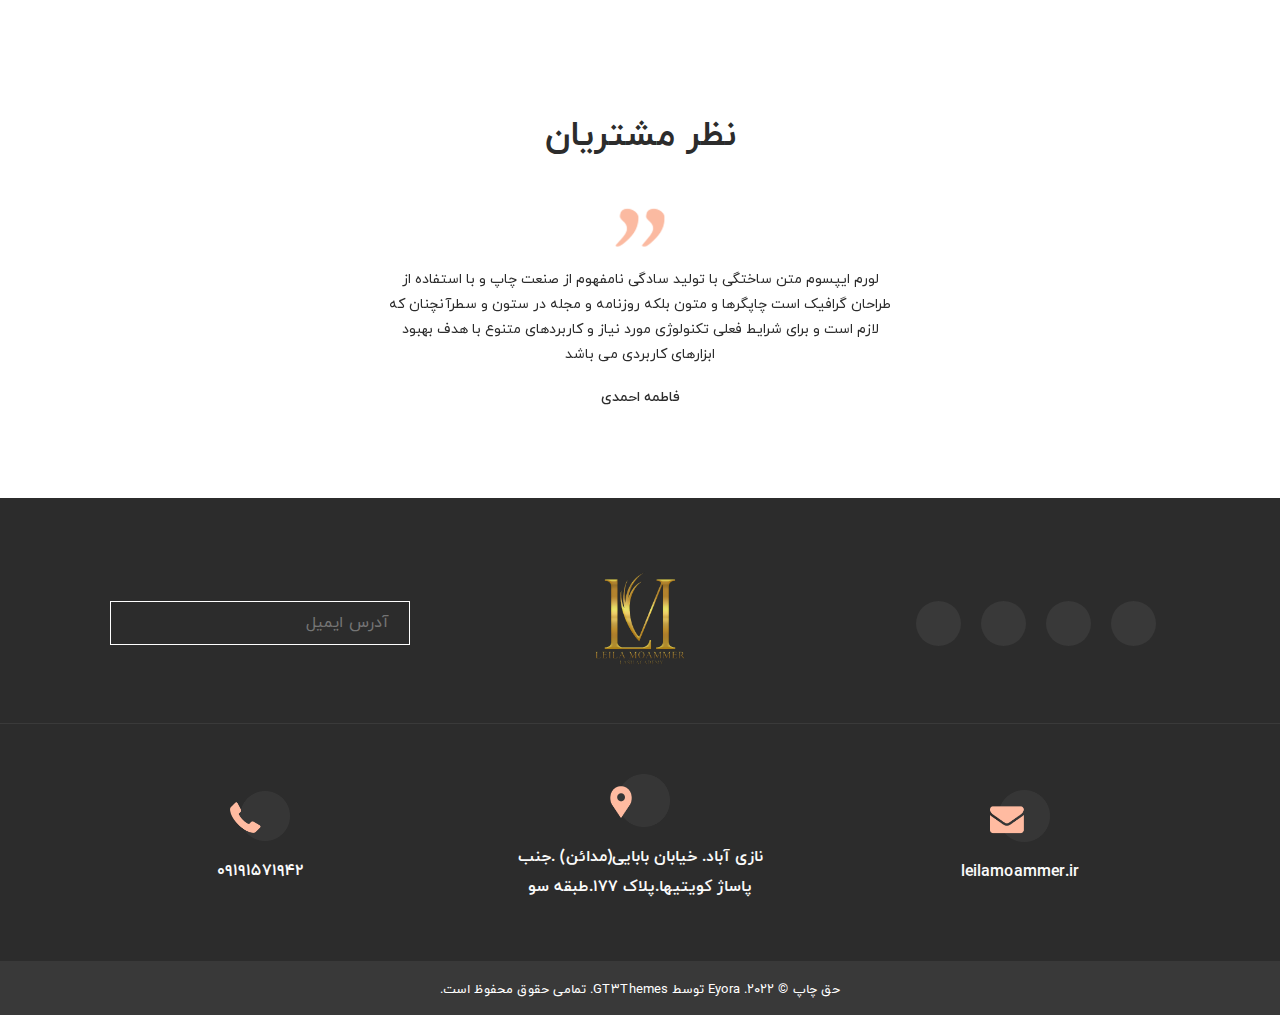
==== commit 88ec8713: "done" ====
--- a/about-us.html
+++ b/about-us.html
@@ -29,17 +29,18 @@
         <div class="desktop-header">
             <div class="container">
                 <div class="row align-items-center">
-                    <div class="col-9 col-lg-7">
+                    <div class="col-10 col-lg-8">
                         <div class="nav">
                             <!--  -->
                             <div>
                                 <button class="btns cart-btn"><i class="fa-solid fa-shopping-cart "></i><span
                                         class="cart-badge">1</span></button>
+                                <button class="btns user-btn"><i class="fa-solid fa-user "></i></button>
                             </div>
                             <div class="navigation">
                                 <ul>
-                                    <li><a href="">خانه</a></li>
-                                    <li class="active"><a href="">درباره ما</a></li>
+                                    <li class="active"><a href="">خانه</a></li>
+                                    <li><a href="">درباره ما</a></li>
                                     <li><a href="">فروشگاه</a></li>
                                     <li><a href="">تیم ما</a></li>
                                     <li><a href="">تماس با ما</a></li>
@@ -48,7 +49,7 @@
 
                         </div>
                     </div>
-                    <div class="col-3 col-lg-5 text-end">
+                    <div class="col-2 col-lg-4 text-end">
                         <div class="logo"><a href=""><img src="./assets/img/logo/IMG_0695-removebg-preview.png"
                                     alt=""></a></div>
                     </div>
@@ -72,8 +73,8 @@
                                 <button class="btns close-btn"><i class="fa-solid fa-close"></i></button>
                             </div>
                             <ul>
-                                <li><a href="">خانه</a></li>
-                                <li class="active"><a href="">درباره ما</a></li>
+                                <li class="active"><a href="">خانه</a></li>
+                                <li><a href="">درباره ما</a></li>
                                 <li><a href="">فروشگاه</a></li>
                                 <li><a href="">تیم ما</a></li>
                                 <li><a href="">تماس با ما</a></li>
@@ -82,9 +83,11 @@
 
                     </div>
                     <div class="col-2">
-                        <div>
+                        <div class="d-flex align-items-center">
                             <button class="btns cart-btn"><i class="fa-solid fa-shopping-cart "></i><span
                                     class="cart-badge">1</span></button>
+                            <button class="btns user-btn"><i class="fa-solid fa-user "></i></button>
+
                         </div>
                     </div>
                     <div class="col-8 text-end">
@@ -97,6 +100,7 @@
         <!--end mobile-header -->
 
     </header>
+
 
     <!-- end header -->
 
--- a/assets/css/style.css
+++ b/assets/css/style.css
@@ -90,6 +90,19 @@
     font-size: 20px;
     transform: translateY(5px);
     position: relative;
+}
+
+.user-btn {
+    color: #fafafa;
+    font-size: 20px;
+    transform: translateY(5px);
+    position: relative;
+    margin-right: 20px;
+}
+
+.menu-btn {
+    display: flex;
+    align-items: center;
 }
 
 .cart-badge {
@@ -1136,6 +1149,7 @@
     padding-top: 70px;
     transform: scaleX(-1);
 }
+
 .start h1 {
     font-size: 58px;
     font-weight: bold
@@ -1250,13 +1264,15 @@
     z-index: 100;
     padding-top: 70px;
 }
-.close-btn{
+
+.close-btn {
     color: #fff;
     position: absolute;
     top: 40px;
     right: 15px;
     font-size: 20px;
 }
+
 .menu.open {
     visibility: visible;
     height: 390px;
@@ -1272,9 +1288,11 @@
     width: 100%;
     padding: 0 20px 15px 0;
 }
-.menu ul li:not(:last-child){
+
+.menu ul li:not(:last-child) {
     border-bottom: 1px solid #393939;
 }
+
 .menu ul li.active a {
     color: #FBBAA1;
 }
@@ -1285,7 +1303,7 @@
 }
 
 @media screen and (max-width:500px) {
-    .hero{
+    .hero {
         height: 60vh;
         background-position: center center;
     }
@@ -1431,28 +1449,30 @@
     }
 
     .start h1 {
-        font-size: 40px;
+        font-size: 30px;
     }
 
     .start p {
-        font-size: 13px;
-        width: 95%;
+        font-size: 11px;
+        width: 90%;
     }
 
     .logo img {
         width: 100px;
     }
 
-    .cart-btn {
+    .cart-btn,
+    .user-btn {
         transform: translateY(0);
     }
 
 }
 
 @media screen and (min-width:500px) and (max-width:768px) {
-    .start p{
+    .start p {
         width: 70%;
     }
+
     .logo img {
         width: 100px;
     }
@@ -1920,7 +1940,8 @@
         margin: 15px auto;
         width: 90%;
     }
-    .product-info div{
+
+    .product-info div {
         flex-direction: column;
     }
 }
@@ -3150,7 +3171,8 @@
         font-size: 13px;
     }
 }
-#zoom1{
+
+#zoom1 {
     width: 90%;
     height: 570px;
     object-fit: cover;
@@ -3293,10 +3315,12 @@
     opacity: .8;
     line-height: 1.8;
 }
-.hour-inp{
-    width: 100%;
-}
-.hour-inp input{
+
+.hour-inp {
+    width: 100%;
+}
+
+.hour-inp input {
     border: 1px solid #d4d4d4;
     position: absolute;
     bottom: 0;
@@ -3305,9 +3329,11 @@
     outline: none;
     padding: 0 8px;
 }
-.hour-inp input::placeholder{
+
+.hour-inp input::placeholder {
     font-size: 12px;
 }
+
 .information ul {
     padding: 0;
     margin: 20px 0;
@@ -3412,7 +3438,8 @@
 
 .week {
     width: 100%;
-    border: 1px solid #ccc;
+    border-radius: 5px;
+    border: solid 1px #e8e8e8;
     padding: 20px;
 }
 
@@ -3493,14 +3520,14 @@
     margin-right: 8px;
 }
 
-[type="radio"]:checked,
-[type="radio"]:not(:checked) {
+.Appointment input[type="radio"]:checked,
+.Appointment input[type="radio"]:not(:checked) {
     position: absolute;
     right: -9999px;
 }
 
-[type="radio"]:checked+label,
-[type="radio"]:not(:checked)+label {
+.Appointment input[type="radio"]:checked+label,
+.Appointment input[type="radio"]:not(:checked)+label {
     position: relative;
     padding-left: 28px;
     cursor: pointer;
@@ -3509,8 +3536,8 @@
     color: #666;
 }
 
-[type="radio"]:checked+label:before,
-[type="radio"]:not(:checked)+label:before {
+.Appointment input[type="radio"]:checked+label:before,
+.Appointment input[type="radio"]:not(:checked)+label:before {
     content: '';
     position: absolute;
     left: 0;
@@ -3522,8 +3549,8 @@
     background: #fff;
 }
 
-[type="radio"]:checked+label:after,
-[type="radio"]:not(:checked)+label:after {
+.Appointment input[type="radio"]:checked+label:after,
+.Appointment input[type="radio"]:not(:checked)+label:after {
     content: '';
     width: 13px;
     height: 13px;
@@ -3536,13 +3563,13 @@
     transition: all 0.2s ease;
 }
 
-[type="radio"]:not(:checked)+label:after {
+.Appointment input[type="radio"]:not(:checked)+label:after {
     opacity: 0;
     -webkit-transform: scale(0);
     transform: scale(0);
 }
 
-[type="radio"]:checked+label:after {
+.Appointment input[type="radio"]:checked+label:after {
     opacity: 1;
     -webkit-transform: scale(1);
     transform: scale(1);
@@ -3555,18 +3582,37 @@
 }
 
 .reserv-form input {
-    width: 100%;
-    height: 50px;
-    margin-bottom: 20px;
-    border: 1px solid #b6b4b4;
-    padding: 0 20px;
-}
-input,textarea{
+    -webkit-tap-highlight-color: transparent;
+    background-color: #fff;
+    border-radius: 5px;
+    border: solid 1px #e8e8e8;
+    -webkit-box-sizing: border-box;
+    box-sizing: border-box;
+    clear: both;
+    display: block;
+    font-family: inherit;
+    font-size: 14px;
+    font-weight: normal;
+    height: 42px;
+    line-height: 40px;
     outline: none;
-
-}
+    padding-left: 30px;
+    padding-right: 5px;
+    position: relative;
+    -webkit-transition: all 0.2s ease-in-out;
+    transition: all 0.2s ease-in-out;
+    width: 100%;
+    margin: 5px 0 20px 0;
+}
+
+input,
+textarea {
+    outline: none;
+
+}
+
 .reserv-form label {
-    margin-bottom: 15px;
+    margin-bottom: 8px;
 }
 
 
@@ -3578,127 +3624,6 @@
     font-size: 18px;
     color: #60666d;
     height: 50px;
-}
-
-/* @media (min-width: 768px) {
-    .select-box {
-      width: 70%;
-    }
-  }
-  @media (max-width: 992px) {
-    .select-box {
-      width: 50%;
-    }
-  } */
-.select-box {
-    border: 1px solid #b6b4b4;
-
-}
-
-.select-box__current {
-    position: relative;
-    cursor: pointer;
-    outline: none;
-}
-
-.select-box__current:focus+.select-box__list {
-    opacity: 1;
-    -webkit-animation-name: none;
-    animation-name: none;
-}
-
-.select-box__current:focus+.select-box__list .select-box__option {
-    cursor: pointer;
-}
-
-.select-box__current:focus .select-box__icon {
-    transform: translateY(-50%) rotate(180deg);
-}
-
-.select-box__icon {
-    position: absolute;
-    top: 50%;
-    left: 15px;
-    transform: translateY(-50%);
-    width: 15px;
-    opacity: 0.3;
-    transition: 0.2s ease;
-}
-
-.select-box__value {
-    display: flex;
-}
-
-.select-box__input {
-    display: none;
-}
-
-.select-box__input:checked+.select-box__input-text {
-    display: block;
-}
-
-.select-box__input-text {
-    display: none;
-    width: 100%;
-    margin: 0;
-    padding: 15px;
-    background-color: #fff;
-}
-
-.select-box__list {
-    background: #fff;
-    position: absolute;
-    width: 100%;
-    padding: 0;
-    list-style: none;
-    opacity: 0;
-    -webkit-animation-name: HideList;
-    animation-name: HideList;
-    -webkit-animation-duration: 0.5s;
-    animation-duration: 0.5s;
-    -webkit-animation-delay: 0.5s;
-    animation-delay: 0.5s;
-    -webkit-animation-fill-mode: forwards;
-    animation-fill-mode: forwards;
-    -webkit-animation-timing-function: step-start;
-    animation-timing-function: step-start;
-    box-shadow: 0 15px 30px -10px rgba(0, 0, 0, 0.1);
-}
-
-.select-box__list label {
-    font-size: 13px;
-}
-
-.select-box__option {
-    display: block;
-    padding: 10px 15px;
-    background-color: #fff;
-}
-
-.select-box__option:hover,
-.select-box__option:focus {
-    color: #546c84;
-    background-color: #fbfbfb;
-}
-
-@-webkit-keyframes HideList {
-    from {
-        transform: scaleY(1);
-    }
-
-    to {
-        transform: scaleY(0);
-    }
-}
-
-@keyframes HideList {
-    from {
-        transform: scaleY(1);
-    }
-
-    to {
-        transform: scaleY(0);
-    }
 }
 
 .submit {
@@ -3714,82 +3639,106 @@
     border: none;
     margin: 20px auto;
 }
-#reserv h3{
+
+#reserv h3 {
     margin-bottom: 50px;
 }
+
 .select-box__input-text {
     display: none;
     width: 100%;
     margin: 0;
-    padding:12px 15px;
+    padding: 12px 15px;
     background-color: #fff;
     font-size: 14px;
 }
-@media screen and (max-width:500px){
+
+@media screen and (max-width:500px) {
     #biography img {
         width: 100%;
         height: 550px;
     }
-    .experince ul{
+
+    .experince ul {
         display: flex;
         align-items: center;
         justify-content: space-between;
         flex-wrap: wrap;
     }
-    .experince ul li{
+
+    .experince ul li {
         width: 48%;
     }
-    .experince>.skill-section{
+
+    .experince>.skill-section {
         flex-wrap: wrap;
         justify-content: center;
     }
-    .experince .skill-item{
+
+    .experince .skill-item {
         margin: 30px;
     }
-}
-@media screen and (min-width:768px) and (max-width:1000px){
-    .experince>.skill-section{
+
+    .reserv-form input {
+        margin: 0;
+    }
+}
+
+@media screen and (min-width:768px) and (max-width:1000px) {
+    .experince>.skill-section {
         flex-wrap: wrap;
         justify-content: center;
     }
-    
+
     .experince .skill-item {
         transform: scale(.9);
-        margin:0 20px;
-    }
-    .week{
+        margin: 0 20px;
+    }
+
+    .week {
         overflow: hidden;
     }
-    .week ul{
+
+    .week ul {
         overflow-x: scroll;
     }
-    .week ul li{
+
+    .week ul li {
         margin: 0 0 0 30px;
         font-size: 11px;
     }
-    .hour-content p{
+
+    .hour-content p {
         width: 100%;
     }
-    [type="radio"]:checked+label, [type="radio"]:not(:checked)+label{
+
+    [type="radio"]:checked+label,
+    [type="radio"]:not(:checked)+label {
         font-size: 14px;
     }
-    .hour{
+
+    .hour {
         height: 250px;
     }
-    .reserv-form label{
+
+    .reserv-form label {
         font-size: 13px;
     }
-    .reserv-form input,.select-box{
+
+    .reserv-form input,
+    .select-box {
         height: 45px;
     }
-    .reserv-form input::placeholder{
+
+    .reserv-form input::placeholder {
         font-size: 13px;
     }
+
     .select-box__input-text {
         display: none;
         width: 100%;
         margin: 0;
-        padding:10px 15px;
+        padding: 10px 15px;
         background-color: #fff;
         font-size: 13px;
     }
@@ -3798,26 +3747,30 @@
 
 
 /* contact */
-#contact h3{
+#contact h3 {
     font-size: 40px;
     font-weight: bold;
 }
-#contact p{
+
+#contact p {
     font-size: 15px;
     opacity: .8;
     line-height: 1.8;
     margin: 20px 0;
 }
-.media-contact ul{
+
+.media-contact ul {
     display: flex;
     align-items: center;
     padding: 0;
     margin-top: 20px;
 }
-.media-contact ul li{
+
+.media-contact ul li {
     margin: 0 0 0 20px;
 }
-.media-contact ul li a{
+
+.media-contact ul li a {
     width: 35px;
     height: 35px;
     background-color: #FBBAA1;
@@ -3827,30 +3780,39 @@
     color: #fff;
     transition: all .4s ease;
 }
-.media-contact ul li a:hover{
+
+.media-contact ul li a:hover {
     background-color: #2c2c2c;
     transform: translateY(-5px);
 }
-.address-section p,.phone-section a,.email-section a{
+
+.address-section p,
+.phone-section a,
+.email-section a {
     margin: 30px 0 !important;
     display: flex;
     align-items: flex-start;
     color: #2C2C2C;
     opacity: .8;
 }
-.address-section i,.phone-section i,.email-section i{
+
+.address-section i,
+.phone-section i,
+.email-section i {
     margin: 7px 0 0 7px;
     color: #474242;
 
 }
-@media screen and (min-width:768px) and (max-width:900px){
-    #contact h3{
+
+@media screen and (min-width:768px) and (max-width:900px) {
+    #contact h3 {
         font-size: 30px;
     }
-    #contact p{
+
+    #contact p {
         font-size: 13px;
     }
-    
+
 }
 
 
@@ -3858,35 +3820,42 @@
 thead {
     background-color: #fafafa;
 }
-th{
+
+th {
     border: none;
 }
+
 table {
     margin: 0 -1px 24px 0;
     text-align: left;
     width: 100%;
     border-collapse: separate;
     border-radius: 5px;
-    border-collapse: collapse; 
-}
-thead th{
+    border-collapse: collapse;
+}
+
+thead th {
     text-align: right;
     padding: 10px;
 }
-tbody tr td{
+
+tbody tr td {
     padding: 10px;
     text-align: right;
     border-bottom: 1px solid rgba(204, 204, 204, 0.471);
 }
-tbody tr td img{
+
+tbody tr td img {
     width: 100px;
     height: 100px;
 }
-tbody tr td span{
+
+tbody tr td span {
     font-size: 14px;
     color: #333333ce;
 }
-tbody tr td button{
+
+tbody tr td button {
     width: 25px;
     height: 25px;
     color: #f2f2f2;
@@ -3895,19 +3864,23 @@
     border-radius: 100%;
     border: none;
 }
-tbody tr td .quantity input{
+
+tbody tr td .quantity input {
     height: 40px !important;
 }
-.coupon-box{
+
+.coupon-box {
     width: 350px;
-    display: flex;align-items: center;
+    display: flex;
+    align-items: center;
     justify-content: center;
     overflow: hidden;
     border: 1px solid #2c2c2c;
     background-color: #fff;
     height: 50px;
 }
-.coupon-box input{
+
+.coupon-box input {
     width: 75%;
     height: 100%;
     border: none;
@@ -3916,7 +3889,8 @@
     margin: 0;
     outline: none;
 }
-.coupon-box button{
+
+.coupon-box button {
     width: 25%;
     height: 55px;
     background-color: #2C2C2C;
@@ -3928,29 +3902,35 @@
     margin: 0;
     border: none;
 }
-.coupon-box button:hover{
+
+.coupon-box button:hover {
     background-color: #FBBAA1;
 
 }
-.coupon{
+
+.coupon {
     margin-top: 50px;
 }
-.total-box{
+
+.total-box {
     /* width: 450px; */
     padding: 20px;
     background-color: #f2f2f24f;
 
 }
-.total-box h3{
+
+.total-box h3 {
     font-size: 25px;
     width: 100%;
     text-align: right;
 }
-.total-box ul{
+
+.total-box ul {
     margin: 30px 0;
     padding: 0;
 }
-.total-box ul li{
+
+.total-box ul li {
     display: flex;
     width: 100%;
     align-items: center;
@@ -3959,7 +3939,8 @@
     border-bottom: 1px solid #2828281e;
     opacity: .8;
 }
-.total-box button{
+
+.total-box button {
     display: inline-flex;
     align-items: center;
     justify-content: center;
@@ -3967,120 +3948,142 @@
     height: 50px;
     background-color: #FBBAA1;
     color: #fff;
-    border: none;   
-
-}
-.total-box button:hover{
+    border: none;
+
+}
+
+.total-box button:hover {
     background-color: #2C2C2C;
 }
 
-@media screen and (max-width:500px){
-    tbody tr td img{
+@media screen and (max-width:500px) {
+    tbody tr td img {
         width: 60px;
         height: 60px;
         object-fit: cover;
     }
-    tbody tr td span{
+
+    tbody tr td span {
         font-size: 12px;
     }
-    tbody tr td button{
+
+    tbody tr td button {
         width: 18px;
         height: 18px;
         font-size: 14px;
     }
-    th span{
+
+    th span {
         font-size: 13px;
     }
-    .coupon-box{
+
+    .coupon-box {
         width: 100%;
     }
-    .total td span{
+
+    .total td span {
         font-size: 12px;
-    }    
+    }
 }
 
 
 /* about */
 
-.photo-about{
+.photo-about {
     width: 90%;
     height: 550px;
     border: 2px solid #eea283;
 }
-.photo-about img{
+
+.photo-about img {
     width: 98%;
     height: 100%;
     object-fit: cover;
-    transform: translate(-28px,30px);
-}
-.aboutus-details{
+    transform: translate(-28px, 30px);
+}
+
+.aboutus-details {
     text-align: right;
 }
-.aboutus-details h3{
+
+.aboutus-details h3 {
     font-size: 40px;
     font-weight: bold;
 }
-.aboutus-details p{
+
+.aboutus-details p {
     width: 90%;
     font-size: 15px;
     opacity: .8;
     line-height: 1.8;
     margin: 20px 0;
 }
+
 #works {
-    background:#fafafa
-    /* background-image: url(../img/logo/bg_about_us_01.jpg);
+    background: #fafafa
+        /* background-image: url(../img/logo/bg_about_us_01.jpg);
     background-repeat: no-repeat;
     background-size: cover; */
 }
-#about-desciption{
+
+#about-desciption {
     background-image: url(../img/logo/bg_about_us_03.png);
     background-repeat: no-repeat;
     background-size: cover;
 }
-.descriptions-section{
+
+.descriptions-section {
     display: flex;
     margin: 0 auto;
     background-color: #f2f2f2;
     align-items: center;
 }
-.descriptions-section img{
+
+.descriptions-section img {
     width: 100%;
     height: 100%;
     object-fit: cover;
 }
-.descriptions-section > div{
+
+.descriptions-section>div {
     width: 50%;
 }
-.about-studio{
+
+.about-studio {
     padding: 30px;
 }
-.about-studio span{
+
+.about-studio span {
     font-size: 12px;
     color: #f49570;
 }
-.about-studio h2{
+
+.about-studio h2 {
     font-weight: bold;
     margin: 15px 0;
 }
-.about-studio p{
+
+.about-studio p {
     margin: 20px 0;
     font-size: 14px;
     line-height: 1.8;
     opacity: .8;
 }
-.about-studio ul{
+
+.about-studio ul {
     padding: 0;
     margin: 50px 0;
 }
-.about-studio ul li{
+
+.about-studio ul li {
     margin: 15px 0;
     font-size: 14px;
     opacity: .8;
     display: flex;
     align-items: center;
 }
-.about-studio ul li::before{
+
+.about-studio ul li::before {
     content: '';
     width: 7px;
     height: 7px;
@@ -4088,57 +4091,67 @@
     display: inline-block;
     margin-left: 7px;
 }
-#people.people-section{
+
+#people.people-section {
     background-color: #fff;
     color: #2C2C2C;
 }
-#people.people-section .people p,#people.people-section .people span{
+
+#people.people-section .people p,
+#people.people-section .people span {
     color: #2C2C2C;
 
 }
 
-@media screen and (max-width:768px){
-    .aboutus-details{
+@media screen and (max-width:768px) {
+    .aboutus-details {
         margin-top: 50px;
     }
-    .aboutus-details p{
+
+    .aboutus-details p {
         width: 100%;
     }
-    .descriptions-section{
+
+    .descriptions-section {
         flex-direction: column;
     }
-    .descriptions-section > div{
+
+    .descriptions-section>div {
         width: 100%;
     }
 }
 
 /* login */
 
-.login-section{
+.login-section {
     width: 50%;
     padding: 30px;
     border: 1px solid #ccc;
     margin: 0 auto;
 }
-.login-section input{
+
+.login-section input {
     width: 100%;
     border: 1px solid #ccc;
     padding: 15px;
     height: 50px;
 }
-.login-section label{
+
+.login-section label {
     font-size: 14px;
     margin-bottom: 15px;
 }
-.login-section form > div{
+
+.login-section form>div {
     margin-bottom: 20px;
 }
-.forget-password{
+
+.forget-password {
     color: #f76b6b;
     font-size: 14px;
 }
 
-.login{
+.login {
     display: flex;
     align-items: center;
     justify-content: center;
@@ -4152,27 +4165,393 @@
     font-weight: 500;
     margin-bottom: 0;
 }
-.login:hover{
+
+.login:hover {
     background-color: #2C2C2C;
 }
-#login{
+
+#login {
     padding-top: 0;
 }
-#login h3{
+
+#login h3 {
     font-size: 25px;
     font-weight: bold;
     width: 50%;
     margin: 0 auto;
     margin-bottom: 40px;
 }
-@media screen and (max-width:500px){
-    #login h3,.login-section{
+
+@media screen and (max-width:500px) {
+
+    #login h3,
+    .login-section {
         width: 100%;
     }
 }
-@media screen and (min-width:500px) and (max-width:800px){
-    #login h3,.login-section{
+
+@media screen and (min-width:500px) and (max-width:800px) {
+
+    #login h3,
+    .login-section {
         width: 80%;
     }
 
+}
+
+
+
+/* checkout */
+textarea {
+    -webkit-tap-highlight-color: transparent;
+    background-color: #fff;
+    border-radius: 5px;
+    border: solid 1px #e8e8e8;
+    -webkit-box-sizing: border-box;
+    box-sizing: border-box;
+    clear: both;
+    display: block;
+    font-family: inherit;
+    font-size: 14px;
+    font-weight: normal;
+    line-height: 40px;
+    outline: none;
+    padding-left: 30px;
+    padding-right: 5px;
+    position: relative;
+    -webkit-transition: all 0.2s ease-in-out;
+    transition: all 0.2s ease-in-out;
+    width: 100%;
+    margin: 10px 0 20px 0;
+    padding: 10px 15px;
+}
+
+.nice-select {
+    width: 100%;
+    margin: 10px 0 20px 0;
+}
+
+.nice-select ul.list {
+    width: 100% !important;
+    height: 180px !important;
+    overflow: auto !important;
+}
+
+.select_option {
+    display: flex;
+    align-items: flex-start;
+}
+
+@media only screen and (max-width: 767px) {
+    .select_option {
+        flex-direction: column;
+    }
+}
+
+.select_option .nice-select {
+    border: 0;
+    height: 30px;
+    line-height: 29px;
+}
+
+.select_option .nice-select ul.list {
+    top: 114%;
+    left: 0;
+    width: 200px;
+    max-height: 200px;
+    overflow: auto;
+}
+
+@media only screen and (max-width: 767px) {
+    .niceselect_option {
+        margin-bottom: 16px;
+    }
+}
+
+table.finall-product tbody tr td span {
+    font-size: 12px !important;
+}
+
+.panel-default input[type="radio"] {
+    width: 15px;
+    height: 15px;
+    position: relative;
+    top: 2px;
+    margin-left: 10px;
+}
+
+.panel-default {
+    margin: 10px 0;
+}
+
+.payment_method a {
+    font-weight: 500;
+    margin-bottom: 8px;
+    color: #222222;
+    font-size: 13px;
+}
+
+.collapse:not(.show) {
+    display: none;
+}
+
+.card-body1 {
+    margin-bottom: 15px;
+    font-size: 13px;
+    opacity: .8;
+    line-height: 1.8;
+}
+
+.payment_method {
+    margin: 20px 0;
+}
+
+.submit:hover {
+    background-color: #2C2C2C;
+}
+
+.user-actions h3 {
+    font-size: 13px;
+    font-weight: 400;
+    background-color: #f7f6f7;
+    padding: 15px 10px;
+    border-top: 3px solid #E88888;
+    margin-bottom: 0;
+}
+
+.user-actions h3 a {
+    color: #E88888;
+}
+
+.checkout_info {
+    border: 1px solid #ededed;
+    margin-top: 25px;
+    padding: 20px 30px;
+}
+
+#checkout_coupon input {
+    background: none;
+    border: 1px solid #ededed;
+    width: 200px;
+    height: 45px;
+    font-size: 12px;
+    padding: 0 20px;
+    color: #222222;
+}
+
+#checkout_coupon button {
+    width: 130px;
+    background: #222222;
+    color: #ffffff;
+    font-weight: 500;
+    text-transform: uppercase;
+    font-size: 13px;
+    cursor: pointer;
+    -webkit-transition: 0.3s;
+    transition: 0.3s;
+    border: 0;
+    height: 45px;
+    line-height: 45px;
+    border-radius: 3px;
+    margin-right: 5px;
+}
+
+#checkout {
+    padding-top: 0;
+}
+
+.heading-checkout h3 {
+    margin: 20px 0 50px 0;
+    font-weight: bold;
+    font-size: 18px;
+}
+
+.heading-checkout h4 {
+    font-size: 15px;
+    font-weight: bold;
+    margin: 40px 0 15px 0;
+}
+
+#cart,
+#our-team,
+#contact,
+#biography,
+.product_details,
+#profile {
+    padding-top: 0;
+}
+
+@media screen and (max-width:600px) {
+    #banner h1 {
+        font-size: 35px;
+    }
+
+    #banner {
+        height: 280px;
+    }
+
+    #zoom1 {
+        width: 100%;
+    }
+}
+
+
+
+/* profile */
+.dashboard_tab_button ul li {
+    margin-bottom: 5px;
+    width: 100%;
+}
+
+.dashboard_tab_button ul li a {
+    color: #2C2C2C;
+    background: #f2f2f2;
+}
+
+.dashboard_tab_button ul li a.active {
+    background: #f49570;
+    color: #ffffff !important;
+}
+
+.dashboard_tab_button ul li a:hover {
+    background: #f49570;
+    color: #ffffff !important;
+}
+
+.tab-content>.tab-pane.active {
+    display: block;
+    height: auto;
+    opacity: 1;
+    overflow: visible;
+}
+
+.tab-content>.tab-pane {
+    display: block;
+    height: 0;
+    opacity: 0;
+    overflow: hidden;
+}
+
+.dashboard_content h3 {
+    font-size: 22px;
+    text-transform: capitalize;
+    font-weight: 500;
+    margin-bottom: 15px;
+}
+
+.tab-content>.tab-pane {
+    display: block;
+    height: 0;
+    opacity: 0;
+    overflow: hidden;
+}
+
+.table-responsive .table {
+    border-right: 1px solid #ededed;
+    border-bottom: 1px solid #ededed;
+    border-left: 1px solid #ededed;
+}
+
+.table-responsive table thead {
+    background: #ededed;
+}
+
+.table-responsive table thead {
+    background: #ededed;
+}
+
+#profile .tab-content {
+    height: auto;
+}
+
+.dashboard_content h4 {
+    font-size: 20px;
+    text-transform: capitalize;
+    font-weight: 500;
+    margin-bottom: 10px;
+    margin-top: 10px;
+}
+
+.dashboard_content h3 {
+    font-size: 22px;
+    text-transform: capitalize;
+    font-weight: 500;
+    margin-bottom: 15px;
+}
+
+.dashboard_content p a {
+    color: #f49570;
+    font-weight: 500;
+}
+
+.input-radio span {
+    font-weight: 500;
+    padding-left: 10px;
+}
+
+.account_login_form form .inp {
+    -webkit-tap-highlight-color: transparent;
+    background-color: #fff;
+    border-radius: 5px;
+    border: solid 1px #e8e8e8;
+    -webkit-box-sizing: border-box;
+    box-sizing: border-box;
+    clear: both;
+    display: block;
+    font-family: inherit;
+    font-size: 14px;
+    font-weight: normal;
+    height: 42px;
+    line-height: 40px;
+    outline: none;
+    padding-left: 30px;
+    padding-right: 5px;
+    position: relative;
+    -webkit-transition: all 0.2s ease-in-out;
+    transition: all 0.2s ease-in-out;
+    width: 100%;
+    margin: 5px 0 20px 0;
+
+}
+
+.tab-pane address {
+    margin-top: 20px;
+}
+
+.view {
+    color: #f49570;
+    display: inline-block;
+}
+
+.dashboard_content p {
+    margin: 20px 0;
+    font-size: 14px;
+    width: 80%;
+    line-height: 1.8;
+    opacity: .8;
+}
+
+@media screen and (max-width:600px) {
+    .dashboard_content {
+        margin-top: 50px;
+    }
+
+    .dashboard_content p {
+        width: 95%;
+    }
+
+    .table-responsive th,
+    .table-responsive td {
+        font-size: 12px;
+    }
+}
+
+@media screen and (max-width: 768px) {
+    .desktop-header {
+        display: none;
+    }
+
+    .mobile-header {
+        display: block;
+    }
 }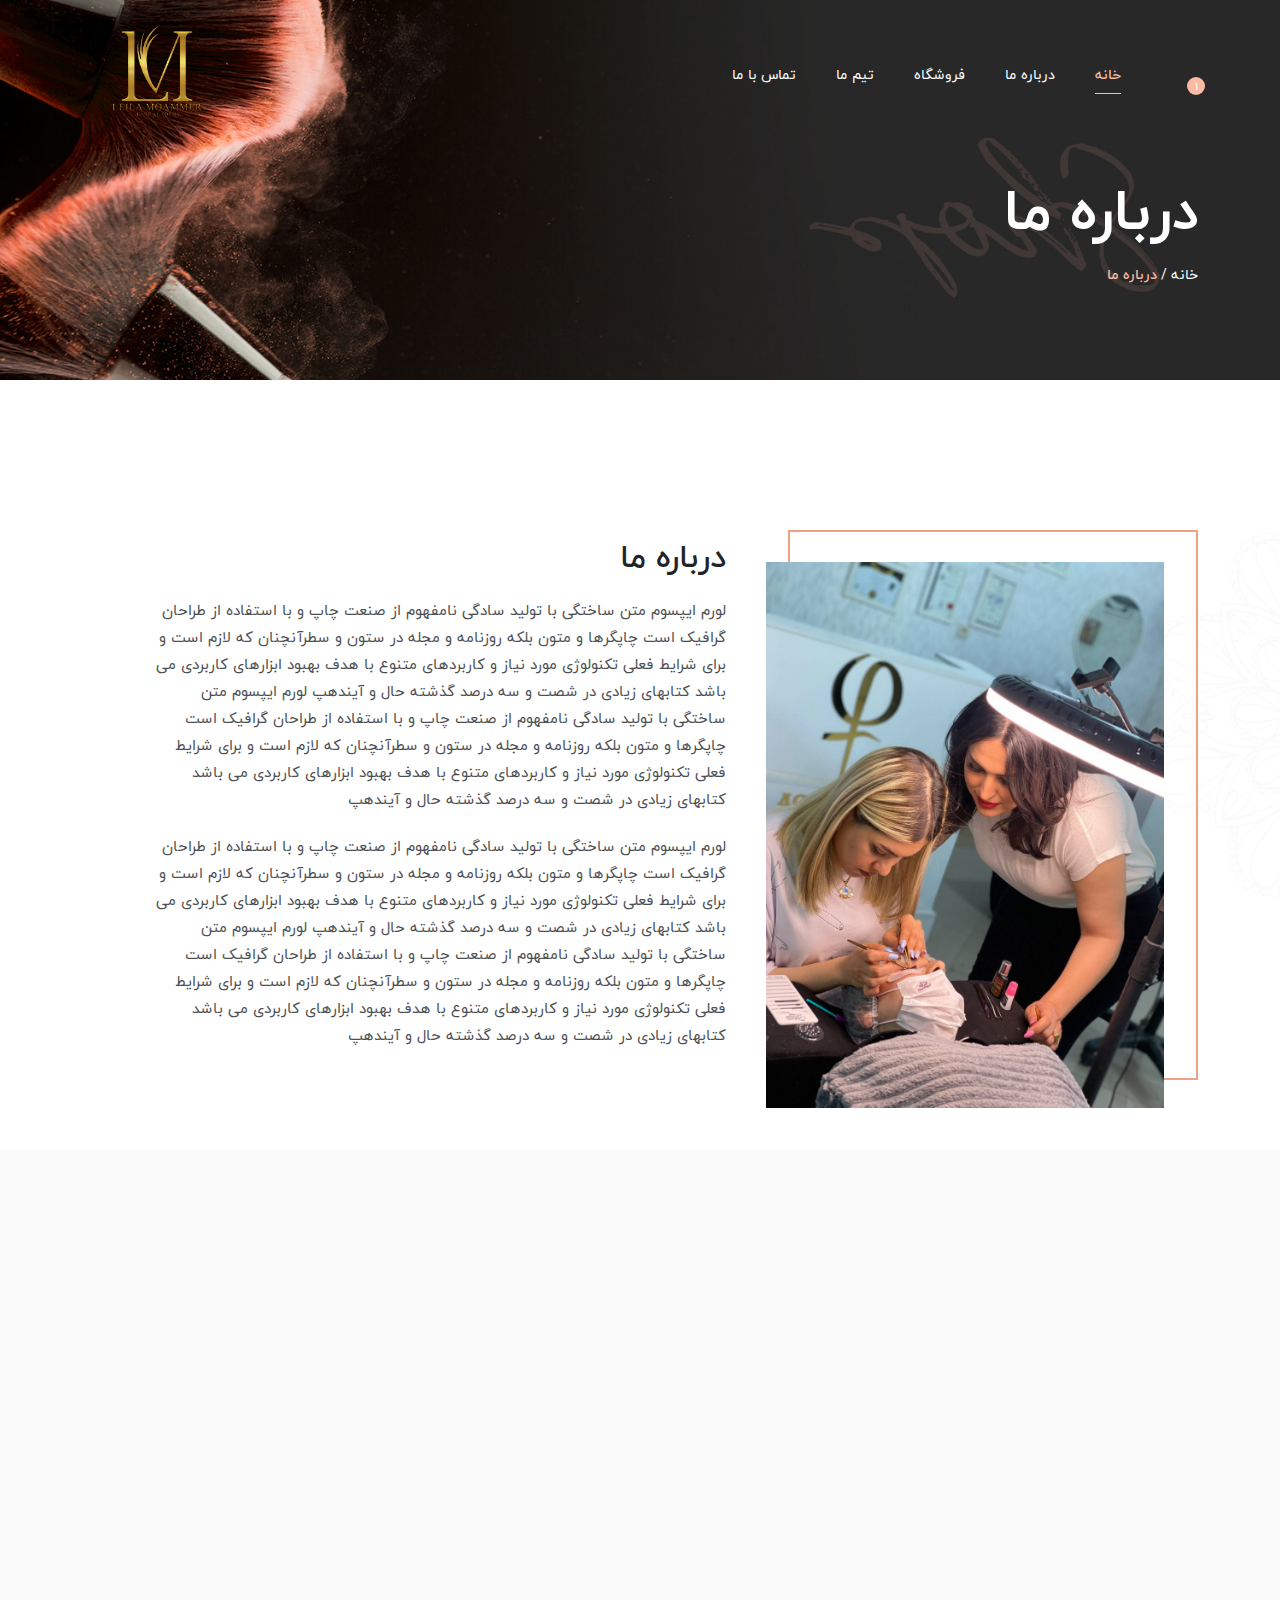
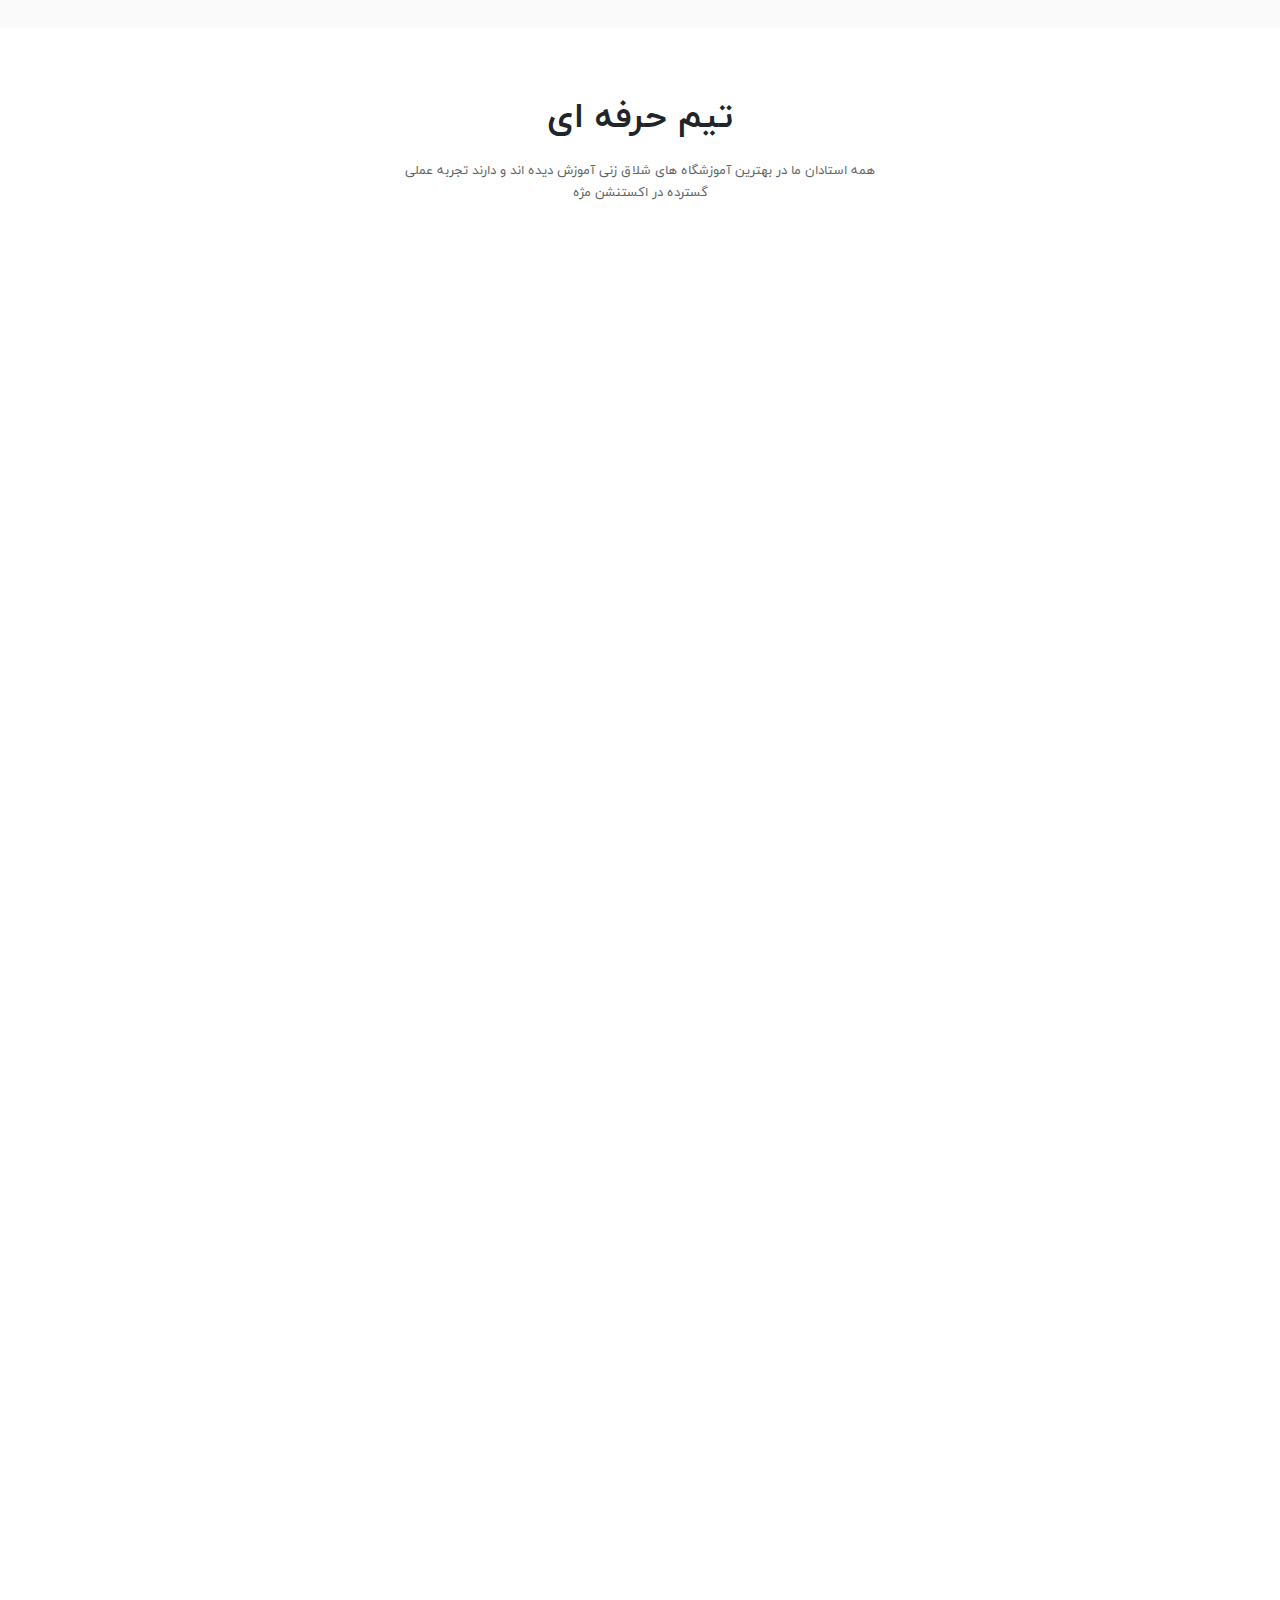
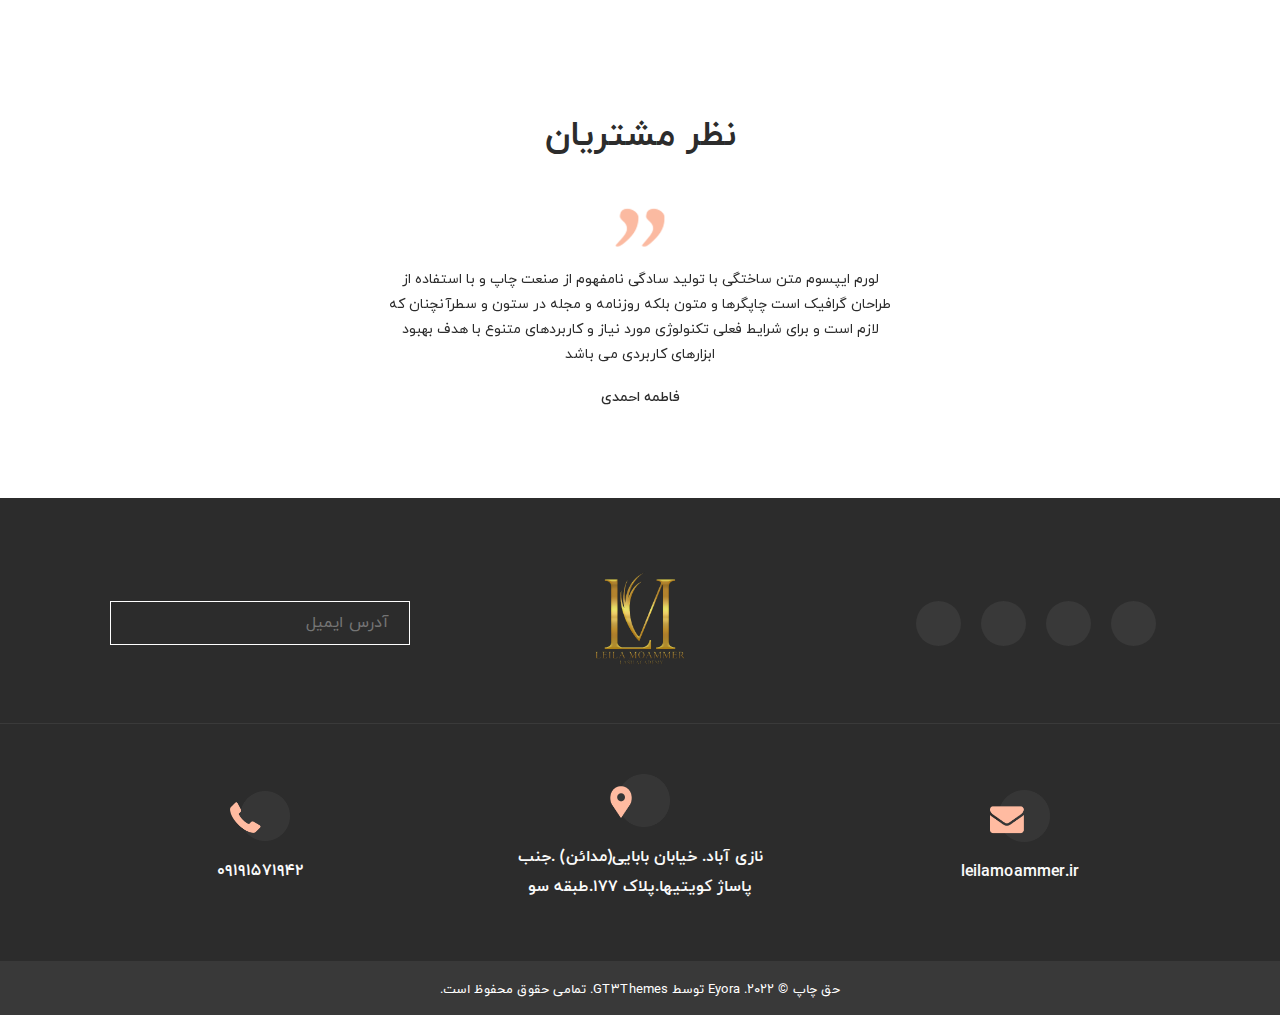
==== commit 5dc1e14a: "done project" ====
--- a/about-us.html
+++ b/about-us.html
@@ -5,13 +5,13 @@
     <meta charset="UTF-8">
     <meta http-equiv="X-UA-Compatible" content="IE=edge">
     <meta name="viewport" content="width=device-width, initial-scale=1.0">
-    <title>Eyora</title>
+    <title>Eyora - About</title>
 
     <!-- links -->
-
     <link rel="stylesheet" href="https://cdnjs.cloudflare.com/ajax/libs/font-awesome/6.2.1/css/all.min.css"
         integrity="sha512-MV7K8+y+gLIBoVD59lQIYicR65iaqukzvf/nwasF0nqhPay5w/9lJmVM2hMDcnK1OnMGCdVK+iQrJ7lzPJQd1w=="
         crossorigin="anonymous" referrerpolicy="no-referrer">
+    <link rel="stylesheet" href="./assets/css/animate.css">
     <link rel="stylesheet" href="./assets/css/bootstrap.rtl.min.css">
     <link rel="stylesheet" href="./assets/css/owl.carousel.min.css">
     <link rel="stylesheet" href="./assets/css/owl.theme.default.min.css">
@@ -50,7 +50,7 @@
                         </div>
                     </div>
                     <div class="col-2 col-lg-4 text-end">
-                        <div class="logo"><a href=""><img src="./assets/img/logo/IMG_0695-removebg-preview.png"
+                        <div class="logo"><a href=""><img src="./assets/img/IMG_0695-removebg-preview.png"
                                     alt=""></a></div>
                     </div>
                 </div>
@@ -91,7 +91,7 @@
                         </div>
                     </div>
                     <div class="col-8 text-end">
-                        <div class="logo"><a href=""><img src="./assets/img/logo/IMG_0695-removebg-preview.png"
+                        <div class="logo"><a href=""><img src="./assets/img/IMG_0695-removebg-preview.png"
                                     alt=""></a></div>
                     </div>
                 </div>
@@ -110,7 +110,7 @@
         <div class="container">
             <div class="row">
                 <div class="col">
-                    <div class="banner-detals">
+                    <div class="banner-detals wow fadeIn">
                         <h1>درباره ما</h1>
                         <p>خانه / <span>درباره ما</span></p>
                     </div>
@@ -126,9 +126,9 @@
 
     <section id="about-desciption">
         <div class="container">
-            <div class="row g-3 align-items-center">
+            <div class="row g-3 align-items-center wow slideInUp">
                 <div class=" col-lg-5 text-center">
-                    <div class="photo-about"><img src="./assets/img/logo/v.jpg" alt=""></div>
+                    <div class="photo-about"><img src="./assets/img/v.jpg" alt=""></div>
                 </div>
                 <div class=" col-lg-7">
                     <div class="aboutus-details">
@@ -143,18 +143,18 @@
                             چاپگرها و متون بلکه روزنامه و مجله در ستون و سطرآنچنان که لازم است و برای شرایط فعلی
                             تکنولوژی مورد نیاز و کاربردهای متنوع با هدف بهبود ابزارهای کاربردی می باشد کتابهای زیادی در
                             شصت و سه درصد گذشته حال و آیندهپ</p>
-                            <p>لورم ایپسوم متن ساختگی با تولید سادگی نامفهوم از صنعت چاپ و با استفاده از طراحان گرافیک است
-                                چاپگرها و متون بلکه روزنامه و مجله در ستون و سطرآنچنان که لازم است و برای شرایط فعلی
-                                تکنولوژی مورد نیاز و کاربردهای متنوع با هدف بهبود ابزارهای کاربردی می باشد کتابهای زیادی در
-                                شصت و سه درصد گذشته حال و آیندهپ
-                                لورم ایپسوم متن ساختگی با تولید سادگی نامفهوم از صنعت چاپ و با استفاده از طراحان گرافیک است
-                                چاپگرها و متون بلکه روزنامه و مجله در ستون و سطرآنچنان که لازم است و برای شرایط فعلی
-                                تکنولوژی مورد نیاز و کاربردهای متنوع با هدف بهبود ابزارهای کاربردی می باشد کتابهای زیادی در
-                                شصت و سه درصد گذشته حال و آیندهپ</p>
-    
-                    </div>
-                </div>
-                
+                        <p>لورم ایپسوم متن ساختگی با تولید سادگی نامفهوم از صنعت چاپ و با استفاده از طراحان گرافیک است
+                            چاپگرها و متون بلکه روزنامه و مجله در ستون و سطرآنچنان که لازم است و برای شرایط فعلی
+                            تکنولوژی مورد نیاز و کاربردهای متنوع با هدف بهبود ابزارهای کاربردی می باشد کتابهای زیادی در
+                            شصت و سه درصد گذشته حال و آیندهپ
+                            لورم ایپسوم متن ساختگی با تولید سادگی نامفهوم از صنعت چاپ و با استفاده از طراحان گرافیک است
+                            چاپگرها و متون بلکه روزنامه و مجله در ستون و سطرآنچنان که لازم است و برای شرایط فعلی
+                            تکنولوژی مورد نیاز و کاربردهای متنوع با هدف بهبود ابزارهای کاربردی می باشد کتابهای زیادی در
+                            شصت و سه درصد گذشته حال و آیندهپ</p>
+
+                    </div>
+                </div>
+
             </div>
         </div>
     </section>
@@ -165,9 +165,9 @@
 
     <section id="works">
         <div class="container">
-            <div class="row">
-                <div class="col">
-                    <div class="heading">
+            <div class="row ">
+                <div class="col">
+                    <div class="heading wow slideInDown">
                         <h3>ما عاشق کاری که میکنیم هستیم</h3>
                         <p>بهتر است در یک کسب و کار متخصص خوبی باشید تا اینکه در چندین کسب و کار متوسط ​​باشید.
                             استودیوی مژه ما مانند هیچ چیز دیگری در مورد آن می داند.
@@ -180,8 +180,8 @@
                     <div class="items-list">
                         <div class="row row-cols-2 row-cols-lg-4 g-4">
                             <div class="col">
-                                <div class="item">
-                                    <img src="./assets/img/logo/icon_01-1.png" alt="">
+                                <div class="item wow flipInX">
+                                    <img src="./assets/img/icon_01-1.png" alt="">
                                     <div>
                                         <h4>چشمان همیشه زیبا</h4>
                                         <p>صنعتگران با تجربه، فن آوری های روز، مشاوره.</p>
@@ -189,8 +189,8 @@
                                 </div>
                             </div>
                             <div class="col">
-                                <div class="item">
-                                    <img src="./assets/img/logo/icon_02-1.png" alt="">
+                                <div class="item wow flipInX">
+                                    <img src="./assets/img/icon_02-1.png" alt="">
                                     <div>
                                         <h4>چشمان همیشه زیبا</h4>
                                         <p>صنعتگران با تجربه، فن آوری های روز، مشاوره.</p>
@@ -198,8 +198,8 @@
                                 </div>
                             </div>
                             <div class="col">
-                                <div class="item">
-                                    <img src="./assets/img/logo/icon_03-1.png" alt="">
+                                <div class="item wow flipInX">
+                                    <img src="./assets/img/icon_03-1.png" alt="">
                                     <div>
                                         <h4>چشمان همیشه زیبا</h4>
                                         <p>صنعتگران با تجربه، فن آوری های روز، مشاوره.</p>
@@ -207,8 +207,8 @@
                                 </div>
                             </div>
                             <div class="col">
-                                <div class="item">
-                                    <img src="./assets/img/logo/icon_04.png" alt="">
+                                <div class="item wow flipInX">
+                                    <img src="./assets/img/icon_04.png" alt="">
                                     <div>
                                         <h4>چشمان همیشه زیبا</h4>
                                         <p>صنعتگران با تجربه، فن آوری های روز، مشاوره.</p>
@@ -240,10 +240,10 @@
             </div>
 
             <!--  -->
-            <div class="row row-cols-2 row-cols-md-2 row-cols-lg-4 g-4">
+            <div class="row row-cols-2 row-cols-md-2 row-cols-lg-4 g-4 wow fadeInUp">
                 <div class="col">
                     <div class="team-item">
-                        <img src="./assets/img/logo/sss.jpg" alt="">
+                        <img src="./assets/img/sss.jpg" alt="">
                         <ul>
                             <li><a href=""><i class="fa-brands fa-instagram"></i></a></li>
                             <li><a href=""><i class="fa-brands fa-whatsapp"></i></a></li>
@@ -258,7 +258,7 @@
                 </div>
                 <div class="col">
                     <div class="team-item">
-                        <img src="./assets/img/logo/sss.jpg" alt="">
+                        <img src="./assets/img/sss.jpg" alt="">
                         <ul>
                             <li><a href=""><i class="fa-brands fa-instagram"></i></a></li>
                             <li><a href=""><i class="fa-brands fa-whatsapp"></i></a></li>
@@ -273,7 +273,7 @@
                 </div>
                 <div class="col">
                     <div class="team-item">
-                        <img src="./assets/img/logo/sss.jpg" alt="">
+                        <img src="./assets/img/sss.jpg" alt="">
                         <ul>
                             <li><a href=""><i class="fa-brands fa-instagram"></i></a></li>
                             <li><a href=""><i class="fa-brands fa-whatsapp"></i></a></li>
@@ -288,7 +288,7 @@
                 </div>
                 <div class="col">
                     <div class="team-item">
-                        <img src="./assets/img/logo/sss.jpg" alt="">
+                        <img src="./assets/img/sss.jpg" alt="">
                         <ul>
                             <li><a href=""><i class="fa-brands fa-instagram"></i></a></li>
                             <li><a href=""><i class="fa-brands fa-whatsapp"></i></a></li>
@@ -314,7 +314,7 @@
         <div class="container">
             <div class="row">
                 <div class="col">
-                    <div class="descriptions-section">
+                    <div class="descriptions-section wow slideInUp">
                         <div>
                             <img src="./assets/img/IMG.PNG" alt="">
                         </div>
@@ -322,27 +322,35 @@
                             <span>چیزی که ما پیشنهاد میدیم</span>
                             <h2>مزایای استودیو ما
                             </h2>
-                            <p>لورم ایپسوم متن ساختگی با تولید سادگی نامفهوم از صنعت چاپ و با استفاده از طراحان گرافیک است
+                            <p>لورم ایپسوم متن ساختگی با تولید سادگی نامفهوم از صنعت چاپ و با استفاده از طراحان گرافیک
+                                است
                                 چاپگرها و متون بلکه روزنامه و مجله در ستون و سطرآنچنان که لازم است و برای شرایط فعلی
-                                تکنولوژی مورد نیاز و کاربردهای متنوع با هدف بهبود ابزارهای کاربردی می باشد کتابهای زیادی در
+                                تکنولوژی مورد نیاز و کاربردهای متنوع با هدف بهبود ابزارهای کاربردی می باشد کتابهای زیادی
+                                در
                                 شصت و سه درصد گذشته حال و آیندهپ</p>
-                                <p>لورم ایپسوم متن ساختگی با تولید سادگی نامفهوم از صنعت چاپ و با استفاده از طراحان گرافیک است
-                                    چاپگرها و متون بلکه روزنامه و مجله در ستون و سطرآنچنان که لازم است و برای شرایط فعلی
-                                    تکنولوژی مورد نیاز و کاربردهای متنوع با هدف بهبود ابزارهای کاربردی می باشد کتابهای زیادی در
-                                    شصت و سه درصد گذشته حال و آیندهپ</p>
-                                <ul>
+                            <p>لورم ایپسوم متن ساختگی با تولید سادگی نامفهوم از صنعت چاپ و با استفاده از طراحان گرافیک
+                                است
+                                چاپگرها و متون بلکه روزنامه و مجله در ستون و سطرآنچنان که لازم است و برای شرایط فعلی
+                                تکنولوژی مورد نیاز و کاربردهای متنوع با هدف بهبود ابزارهای کاربردی می باشد کتابهای زیادی
+                                در
+                                شصت و سه درصد گذشته حال و آیندهپ</p>
+                            <ul>
                                 <li>شناخت ابزار کار
-                                </li><li>شناخت انواع مپ هاي مختلف
-                                </li><li>اكستنشن كلاسيك
+                                </li>
+                                <li>شناخت انواع مپ هاي مختلف
+                                </li>
+                                <li>اكستنشن كلاسيك
                                 </li>
                                 <li>فن سازي با سرعت بالا</li>
                                 <li>شناخت ابزار کار
-                                </li><li>شناخت انواع مپ هاي مختلف
-                                </li><li>اكستنشن كلاسيك
+                                </li>
+                                <li>شناخت انواع مپ هاي مختلف
+                                </li>
+                                <li>اكستنشن كلاسيك
                                 </li>
                                 <li>فن سازي با سرعت بالا</li>
                             </ul>
-                           
+
                         </div>
                     </div>
                 </div>
@@ -353,69 +361,69 @@
     <!-- end descriptions -->
 
 
-        <!-- start PEOPLE SAY -->
-
-        <section id="people" class="people-section">
-            <div class="container">
-                <div class="row">
-                    <div class="col">
-                        <div class="heading">
-                            <h3>نظر مشتریان</h3>
-                        </div>
-                    </div>
-                </div>
-    
-                <div class="row">
-                    <div class="col">
-                        <div class="owl-carousel">
-                            <div class="item">
-                                <div class="people">
-                                    <img src="./assets/img/logo/download.png" alt="">
-                                    <p>لورم ایپسوم متن ساختگی با تولید سادگی نامفهوم از صنعت چاپ و با استفاده از طراحان
-                                        گرافیک است چاپگرها و متون بلکه روزنامه و مجله در ستون و سطرآنچنان که لازم است و برای
-                                        شرایط فعلی تکنولوژی مورد نیاز و کاربردهای متنوع با هدف بهبود ابزارهای کاربردی می
-                                        باشد</p>
-                                    <span>فاطمه احمدی</span>
-                                </div>
-                            </div>
-                            <div class="item">
-                                <div class="people">
-                                    <img src="./assets/img/logo/download.png" alt="">
-                                    <p>لورم ایپسوم متن ساختگی با تولید سادگی نامفهوم از صنعت چاپ و با استفاده از طراحان
-                                        گرافیک است چاپگرها و متون بلکه روزنامه و مجله در ستون و سطرآنچنان که لازم است و برای
-                                        شرایط فعلی تکنولوژی مورد نیاز و کاربردهای متنوع با هدف بهبود ابزارهای کاربردی می
-                                        باشد</p>
-                                    <span>فاطمه احمدی</span>
-                                </div>
-                            </div>
-                            <div class="item">
-                                <div class="people">
-                                    <img src="./assets/img/logo/download.png" alt="">
-                                    <p>لورم ایپسوم متن ساختگی با تولید سادگی نامفهوم از صنعت چاپ و با استفاده از طراحان
-                                        گرافیک است چاپگرها و متون بلکه روزنامه و مجله در ستون و سطرآنچنان که لازم است و برای
-                                        شرایط فعلی تکنولوژی مورد نیاز و کاربردهای متنوع با هدف بهبود ابزارهای کاربردی می
-                                        باشد</p>
-                                    <span>فاطمه احمدی</span>
-                                </div>
-                            </div>
-                            <div class="item">
-                                <div class="people">
-                                    <img src="./assets/img/logo/download.png" alt="">
-                                    <p>لورم ایپسوم متن ساختگی با تولید سادگی نامفهوم از صنعت چاپ و با استفاده از طراحان
-                                        گرافیک است چاپگرها و متون بلکه روزنامه و مجله در ستون و سطرآنچنان که لازم است و برای
-                                        شرایط فعلی تکنولوژی مورد نیاز و کاربردهای متنوع با هدف بهبود ابزارهای کاربردی می
-                                        باشد</p>
-                                    <span>فاطمه احمدی</span>
-                                </div>
-                            </div>
-                        </div>
-                    </div>
-                </div>
-            </div>
-        </section>
-    
-        <!-- end PEOPLE SAY -->
-    
+    <!-- start PEOPLE SAY -->
+
+    <section id="people" class="people-section">
+        <div class="container">
+            <div class="row">
+                <div class="col">
+                    <div class="heading">
+                        <h3>نظر مشتریان</h3>
+                    </div>
+                </div>
+            </div>
+
+            <div class="row">
+                <div class="col">
+                    <div class="owl-carousel">
+                        <div class="item">
+                            <div class="people">
+                                <img src="./assets/img/download.png" alt="">
+                                <p>لورم ایپسوم متن ساختگی با تولید سادگی نامفهوم از صنعت چاپ و با استفاده از طراحان
+                                    گرافیک است چاپگرها و متون بلکه روزنامه و مجله در ستون و سطرآنچنان که لازم است و برای
+                                    شرایط فعلی تکنولوژی مورد نیاز و کاربردهای متنوع با هدف بهبود ابزارهای کاربردی می
+                                    باشد</p>
+                                <span>فاطمه احمدی</span>
+                            </div>
+                        </div>
+                        <div class="item">
+                            <div class="people">
+                                <img src="./assets/img/download.png" alt="">
+                                <p>لورم ایپسوم متن ساختگی با تولید سادگی نامفهوم از صنعت چاپ و با استفاده از طراحان
+                                    گرافیک است چاپگرها و متون بلکه روزنامه و مجله در ستون و سطرآنچنان که لازم است و برای
+                                    شرایط فعلی تکنولوژی مورد نیاز و کاربردهای متنوع با هدف بهبود ابزارهای کاربردی می
+                                    باشد</p>
+                                <span>فاطمه احمدی</span>
+                            </div>
+                        </div>
+                        <div class="item">
+                            <div class="people">
+                                <img src="./assets/img/download.png" alt="">
+                                <p>لورم ایپسوم متن ساختگی با تولید سادگی نامفهوم از صنعت چاپ و با استفاده از طراحان
+                                    گرافیک است چاپگرها و متون بلکه روزنامه و مجله در ستون و سطرآنچنان که لازم است و برای
+                                    شرایط فعلی تکنولوژی مورد نیاز و کاربردهای متنوع با هدف بهبود ابزارهای کاربردی می
+                                    باشد</p>
+                                <span>فاطمه احمدی</span>
+                            </div>
+                        </div>
+                        <div class="item">
+                            <div class="people">
+                                <img src="./assets/img/download.png" alt="">
+                                <p>لورم ایپسوم متن ساختگی با تولید سادگی نامفهوم از صنعت چاپ و با استفاده از طراحان
+                                    گرافیک است چاپگرها و متون بلکه روزنامه و مجله در ستون و سطرآنچنان که لازم است و برای
+                                    شرایط فعلی تکنولوژی مورد نیاز و کاربردهای متنوع با هدف بهبود ابزارهای کاربردی می
+                                    باشد</p>
+                                <span>فاطمه احمدی</span>
+                            </div>
+                        </div>
+                    </div>
+                </div>
+            </div>
+        </div>
+    </section>
+
+    <!-- end PEOPLE SAY -->
+
 
 
     <!-- start footer -->
@@ -436,7 +444,7 @@
                         </div>
                     </div>
                     <div class="col text-center">
-                        <div class="logo"><a href=""><img src="./assets/img/logo/IMG_0695-removebg-preview.png"
+                        <div class="logo"><a href=""><img src="./assets/img/IMG_0695-removebg-preview.png"
                                     alt=""></a></div>
                     </div>
                     <div class="col text-center">
@@ -461,7 +469,7 @@
                             <div class="col">
                                 <div class="contact-info">
                                     <div>
-                                        <img src="./assets/img/logo/icon_11.png" alt="">
+                                        <img src="./assets/img/icon_11.png" alt="">
                                     </div>
                                     <h6>leilamoammer.ir</h6>
                                 </div>
@@ -469,7 +477,7 @@
                             <div class="col">
                                 <div class="contact-info">
                                     <div>
-                                        <img src="./assets/img/logo/icon_12.png" alt="">
+                                        <img src="./assets/img/icon_12.png" alt="">
                                     </div>
                                     <h6>نازی آباد. خیابان بابایی(مدائن) .جنب پاساژ کویتیها.پلاک ۱۷۷.طبقه سو</h6>
                                 </div>
@@ -477,7 +485,7 @@
                             <div class="col">
                                 <div class="contact-info">
                                     <div>
-                                        <img src="./assets/img/logo/icon_13.png" alt="">
+                                        <img src="./assets/img/icon_13.png" alt="">
                                     </div>
                                     <h6>۰۹۱۹۱۵۷۱۹۴۲</h6>
                                 </div>
@@ -511,38 +519,16 @@
 
     <!-- scripts -->
     <script src="./assets/js/jquery.min.js"></script>
+    <script src="https://cdnjs.cloudflare.com/ajax/libs/wow/1.1.2/wow.min.js"></script>
     <script src="./assets/js/owl.carousel.min.js"></script>
     <script src="./assets/js/bootstrap.bundle.min.js"></script>
+    <script src="./assets/js/script.js"></script>
     <script>
 
-        //scroll-top
-
-        let scroll_btn = document.querySelector('#back_to_top')
-        window.addEventListener('scroll', () => {
-            if (window.scrollY > 500) {
-                scroll_btn.classList.add('opacity')
-            } else {
-                scroll_btn.classList.remove('opacity')
-            }
-        })
-
-
-
-
-
-        // menu
-        let openBtn = document.querySelector('.open-btn')
-        let menu = document.querySelector('.menu')
-        let close = document.querySelector('.close-btn')
-
-        openBtn.addEventListener('click', menuhandle)
-        close.addEventListener('click', menuhandle)
-
-        function menuhandle() {
-            menu.classList.toggle('open')
-        }
-
-        
+
+          // wow
+          new WOW().init();
+
         // testimonial
         $('.owl-carousel').owlCarousel({
             rtl: true,
--- a/assets/css/style.css
+++ b/assets/css/style.css
@@ -90,6 +90,7 @@
     font-size: 20px;
     transform: translateY(5px);
     position: relative;
+    display: inline-block;
 }
 
 .user-btn {
@@ -98,6 +99,7 @@
     transform: translateY(5px);
     position: relative;
     margin-right: 20px;
+    display: inline-block;
 }
 
 .menu-btn {
@@ -176,11 +178,36 @@
     display: inline-flex;
     align-items: center;
     justify-content: center;
-    transition: all .3s ease;
+    transition: all .3s linear;
+    overflow: hidden;
+    position: relative;
+}
+
+.about-details a::before,
+.about-details a::after {
+    background: #fff;
+    content: '';
+    position: absolute;
+    z-index: -1;
+}
+
+.about-details a::after {
+    /*background-color: #f00;*/
+    height: 100%;
+    left: -35%;
+    top: 0;
+    transform: skew(40deg);
+    transition-duration: 0.6s;
+    transform-origin: top left;
+    width: 0;
+}
+
+.about-details a:hover:after {
+    height: 100%;
+    width: 135%;
 }
 
 .about-details a:hover {
-    background-color: #fff;
     color: #2C2C2C;
 }
 
@@ -526,20 +553,23 @@
 }
 
 .see-more {
+    text-transform: uppercase;
     padding: 13px 30px;
-    background-color: #FBBAA1;
-    border: 1px solid #FBBAA1;
+    display: inline-block;
+    font-size: 14px;
+    transition: all .6s ease;
     color: #fff;
-    display: inline-flex;
-    align-items: center;
-    justify-content: center;
-    font-size: 14px;
-    transition: all .3s ease;
+    border: 3px solid #FBBAA1;
+    background-image: -webkit-linear-gradient(30deg, #FBBAA1 50%, transparent 50%);
+    background-image: linear-gradient(30deg, #FBBAA1 50%, transparent 50%);
+    background-size: 500px;
+    background-repeat: no-repeat;
+    background-position: 0%;
 }
 
 .see-more:hover {
-    background-color: transparent;
-    color: #fff;
+    background-position: 100%;
+    color: #FBBAA1;
 }
 
 .portfolio-heading {
@@ -751,20 +781,22 @@
 }
 
 .book {
-    background-color: #2c2c2c;
+    background-image: -webkit-linear-gradient(30deg, #2c2c2c 50%, transparent 50%);
+    background-image: linear-gradient(30deg, #2c2c2c 50%, transparent 50%);
+    background-size: 500px;
+    background-repeat: no-repeat;
+    background-position: 0%;
     padding: 13px 38px 13px 38px;
     border-style: solid;
     border-color: #2c2c2c;
-    display: inline-flex;
-    align-items: center;
-    justify-content: center;
+    display: inline-block;
     color: #fff;
     margin-top: 30px;
-    transition: all .3s ease;
+    transition: all .3s ease-in-out;
 }
 
 .book:hover {
-    background-color: transparent;
+    background-position: 100%;
     color: #2C2C2C;
 }
 
@@ -957,19 +989,23 @@
     justify-content: center;
 }
 
-.heading button {
-    background-color: #2c2c2c;
+.heading a {
+    background-image: -webkit-linear-gradient(30deg, #2c2c2c 50%, transparent 50%);
+    background-image: linear-gradient(30deg, #2c2c2c 50%, transparent 50%);
+    background-size: 500px;
+    background-repeat: no-repeat;
+    background-position: 0%;
     padding: 13px 38px 13px 38px;
     border-style: solid;
     border-color: #2c2c2c;
+    display: inline-block;
     color: #fff;
-    font-size: 14px;
-    margin-top: 25px;
-    transition: all .3s ease;
-}
-
-.heading button:hover {
-    background-color: transparent;
+    margin-top: 30px;
+    transition: all .3s ease-in-out;
+}
+
+.heading a:hover {
+    background-position: 100%;
     color: #2C2C2C;
 }
 
@@ -1132,7 +1168,7 @@
 .hero {
     width: 100%;
     height: 100vh;
-    background-image: url(../img/logo/rev_slider_2_01.jpg);
+    background-image: url(../img/rev_slider_2_01.jpg);
     background-repeat: no-repeat;
     background-size: cover;
     background-position: 50% 0;
@@ -1164,16 +1200,40 @@
 }
 
 .start a {
-    background-color: rgb(251, 186, 161);
     color: rgb(255, 255, 255);
+    background-color: transparent;
     border: 1px solid rgb(251, 186, 161);
     padding: 12px 30px;
-    transition: all .3s ease;
-}
-
-.start a:hover {
-    background-color: transparent;
-}
+    transition: all .3s linear;
+    overflow: hidden;
+    position: relative;
+    display: inline-block;
+}
+
+.start a::before,
+.start a::after {
+    background: rgb(251, 186, 161);
+    content: '';
+    position: absolute;
+    z-index: -1;
+}
+
+.start a::after {
+    /*background-color: #f00;*/
+    height: 100%;
+    left: -35%;
+    top: 0;
+    transform: skew(40deg);
+    transition-duration: 0.6s;
+    transform-origin: top left;
+    width: 0;
+}
+
+.start a:hover:after {
+    height: 100%;
+    width: 135%;
+}
+
 
 .people {
     display: flex;
@@ -1259,7 +1319,7 @@
     height: 0;
     background-color: #212020;
     visibility: hidden;
-    transition: all .6s ease;
+    transition: all .6s linear;
     overflow: hidden;
     z-index: 100;
     padding-top: 70px;
@@ -1681,7 +1741,7 @@
 /* shop */
 #banner {
     width: 100%;
-    background-image: url(../img/logo/page_title_shop.jpg);
+    background-image: url(../img/page_title_shop.jpg);
     background-color: rgb(44, 44, 44);
     height: 380px;
     color: rgb(255, 255, 255);
@@ -2203,7 +2263,6 @@
 
 @media only screen and (max-width: 767px) {
     .product_variant.quantity button {
-        min-width: inherit;
         margin-right: 10px;
     }
 }
@@ -2596,6 +2655,7 @@
 .reviews_comment_box {
     display: flex;
     margin-bottom: 22px;
+    flex-direction: column;
 }
 
 .reviews_comment_box .comment_text {
@@ -3477,7 +3537,7 @@
     position: relative;
     padding: 30px 0;
     width: 100%;
-    height: 150px;
+    min-height: 150px;
 }
 
 .hour-content {
@@ -3626,18 +3686,26 @@
     height: 50px;
 }
 
-.submit {
-    width: 60%;
-    height: 58px;
-    background-color: #FBBAA1;
+.submit,.total-box button{
+    text-transform: uppercase;
+    padding: 13px 50px;
+    display: inline-block;
+    font-size: 14px;
+    transition: all .6s ease;
     color: #fff;
-    display: flex;
-    align-items: center;
-    justify-content: center;
-    font-size: 18px;
-    font-weight: 500;
-    border: none;
-    margin: 20px auto;
+    border: 3px solid #FBBAA1;
+    background-image: -webkit-linear-gradient(30deg, #FBBAA1 50%, transparent 50%);
+    background-image: linear-gradient(30deg, #FBBAA1 50%, transparent 50%);
+    background-size: 700px;
+    background-repeat: no-repeat;
+    background-position: 0%;
+    margin-top: 30px;
+}
+
+.submit:hover,.total-box button:hover{
+    background-position: 100%;
+    color: #faa787;
+    background-color: transparent;
 }
 
 #reserv h3 {
@@ -3658,7 +3726,7 @@
         width: 100%;
         height: 550px;
     }
-
+    
     .experince ul {
         display: flex;
         align-items: center;
@@ -3904,8 +3972,7 @@
 }
 
 .coupon-box button:hover {
-    background-color: #FBBAA1;
-
+    opacity: .7;
 }
 
 .coupon {
@@ -3940,21 +4007,6 @@
     opacity: .8;
 }
 
-.total-box button {
-    display: inline-flex;
-    align-items: center;
-    justify-content: center;
-    width: 230px;
-    height: 50px;
-    background-color: #FBBAA1;
-    color: #fff;
-    border: none;
-
-}
-
-.total-box button:hover {
-    background-color: #2C2C2C;
-}
 
 @media screen and (max-width:500px) {
     tbody tr td img {
@@ -4021,13 +4073,13 @@
 
 #works {
     background: #fafafa
-        /* background-image: url(../img/logo/bg_about_us_01.jpg);
+        /* background-image: url(../img/bg_about_us_01.jpg);
     background-repeat: no-repeat;
     background-size: cover; */
 }
 
 #about-desciption {
-    background-image: url(../img/logo/bg_about_us_03.png);
+    background-image: url(../img/bg_about_us_03.png);
     background-repeat: no-repeat;
     background-size: cover;
 }
@@ -4147,8 +4199,10 @@
 }
 
 .forget-password {
-    color: #f76b6b;
-    font-size: 14px;
+    color: #FBBAA1;
+    font-size: 12px;
+    transform: translateY(-15px);
+    display: inline-block;
 }
 
 .login {
@@ -4306,9 +4360,6 @@
     margin: 20px 0;
 }
 
-.submit:hover {
-    background-color: #2C2C2C;
-}
 
 .user-actions h3 {
     font-size: 13px;
@@ -4377,7 +4428,7 @@
 #contact,
 #biography,
 .product_details,
-#profile {
+#profile,#contact ,#shop{
     padding-top: 0;
 }
 
@@ -4544,6 +4595,15 @@
     .table-responsive td {
         font-size: 12px;
     }
+
+    section {
+        padding-left: 10px;
+        padding-right: 10px;
+    }
+
+    .login_signup {
+        font-size: 11px
+    }
 }
 
 @media screen and (max-width: 768px) {
@@ -4554,4 +4614,195 @@
     .mobile-header {
         display: block;
     }
+
+    .product-image button {
+        font-size: 11px
+    }
+}
+
+.login_signup {
+    font-size: 13px;
+    background-color: #FBBAA1;
+    margin-right: 20px;
+    color: #fff;
+    display: inline-flex;
+    align-items: center;
+    justify-content: center;
+    padding: 8px 15px;
+    transition: all .3s ease;
+}
+
+.login_signup:hover {
+    background-color: #fff;
+    color: #FBBAA1;
+}
+
+.cart-btn:hover,
+.close-btn:hover {
+    color: #fff;
+}
+
+
+
+
+
+#logined {
+    width: 110%;
+    height: 100vh;
+    background-color: #0000;
+    background-image: url(../img/rev_slider_2_01.jpg);
+    background-repeat: no-repeat;
+    background-size: cover;
+    display: flex;
+    align-items: center;
+    justify-content: center;
+    background-position: 130px;
+    padding-top: 150px;
+}
+
+#logined .login-section {
+    background-color: #55545461;
+    width: 40%;
+    backdrop-filter: blur(50px);
+    border: none;
+}
+
+
+
+
+
+.login-box {
+    width: 400px;
+    padding: 40px;
+    background: #05050546;
+    box-sizing: border-box;
+    box-shadow: 0 15px 25px rgba(0, 0, 0, 0.77);
+    border-radius: 10px;
+    backdrop-filter: blur(10px);
+    margin: 0 auto;
+
+}
+.login-box .user-box {
+    position: relative;
+}
+
+.login-box .user-box input {
+    width: 100%;
+    padding: 15px 0;
+    font-size: 16px;
+    color: #F1EEE6;
+    margin-bottom: 30px;
+    border: none;
+    border-bottom: .5px solid #F1EEE6;
+    outline: none;
+    background: transparent;
+}
+
+.login-box .user-box label {
+    position: absolute;
+    top: 0;
+    right: 0;
+    padding: 10px 0;
+    font-size: 14px;
+    color: #F1EEE6;
+    pointer-events: none;
+    transition: .5s;
+}
+
+.login-box .user-box input:focus~label {
+    top: -20px;
+    left: 0px;
+    color: #FBBAA1;
+    font-size: 12px;
+}
+
+
+.login-box button {
+    overflow: hidden;
+    background: none;
+    border: 1px solid #fff;
+    color: #fff;
+    display: block;
+    font-size: 14px;
+    margin: 1em auto;
+    width: 100%;
+    height: 48px;
+    position: relative;
+    text-transform: uppercase;
+}
+
+.login-box button::before,
+.login-box button::after {
+    background: #fff;
+    content: '';
+    position: absolute;
+    z-index: -1;
+}
+
+.login-box button::after {
+    /*background-color: #f00;*/
+    height: 100%;
+    left: -35%;
+    top: 0;
+    transform: skew(50deg);
+    transition-duration: 0.6s;
+    transform-origin: top left;
+    width: 0;
+}
+
+.login-box button:hover:after {
+    height: 100%;
+    width: 135%;
+}
+.login-box button:hover{
+    color: #2C2C2C;
+}
+.user-box label span{
+    color: #f49570;
+    font-size: 12px;
+}
+@media screen and (max-width:700px) {
+    #logined {
+        width: 100%;
+        height: 70vh;
+        align-items: flex-end;
+        padding-bottom: 30px;
+        background-position: 0 0;
+    }
+    .login-box {
+        width: 100%;
+        box-shadow: none;
+        background-color: transparent;
+    }
+    #logined.h-100vh{
+        height: 90vh;
+    }
+    .number-item h5{
+        font-size: 30px;
+    }
+    .number-item p{
+        font-size: 16px;
+    }
+    #about-desciption{
+        padding-top: 0;
+    }
+}
+@media screen and (min-width:700px) and (max-width:1100px) {
+    #logined {
+        align-items: flex-end;
+        padding-bottom: 30px;
+        width: 110%;
+        background-position: 0 0;
+        height: auto;
+    }
+    #logined.h-100vh{
+        height: auto;
+        padding-top: 200px;
+    }
+
+    .login-box {
+        width: 65%;
+        box-shadow: none;
+        background-color: transparent;
+    }
 }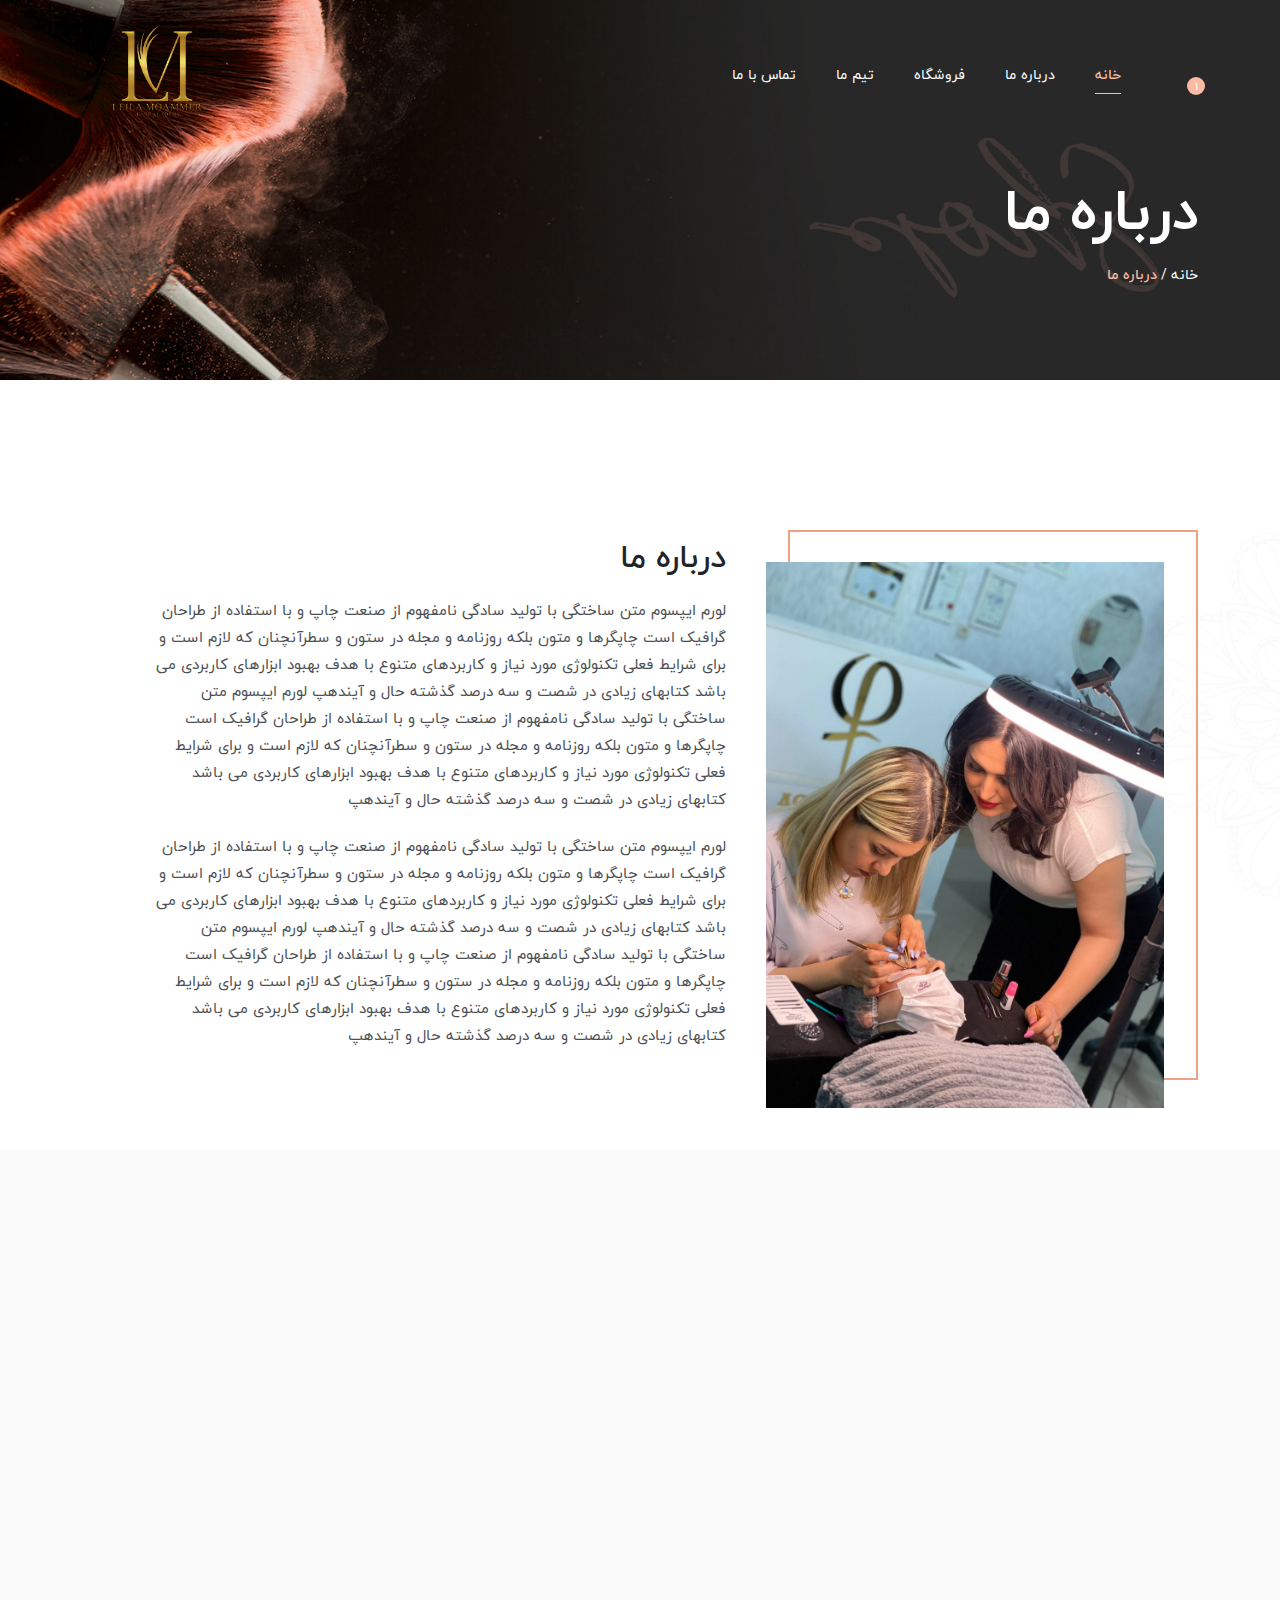
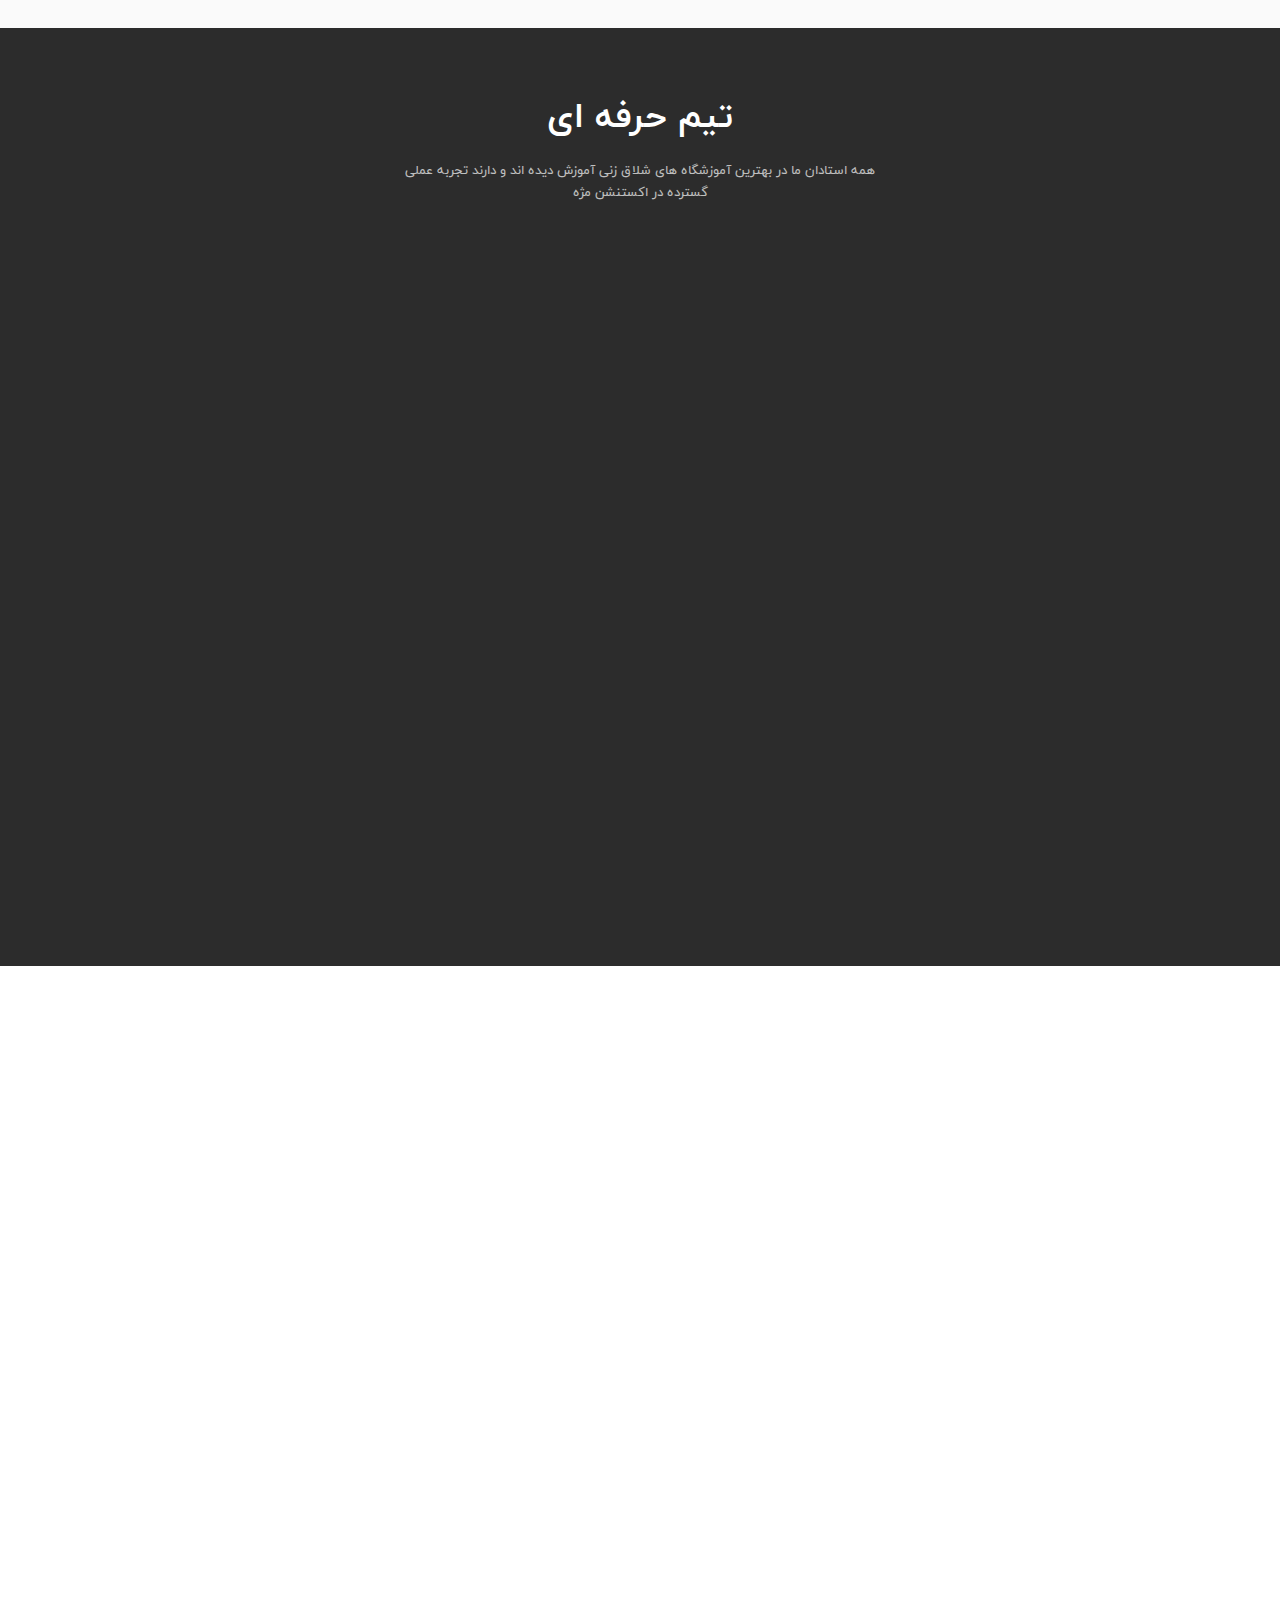
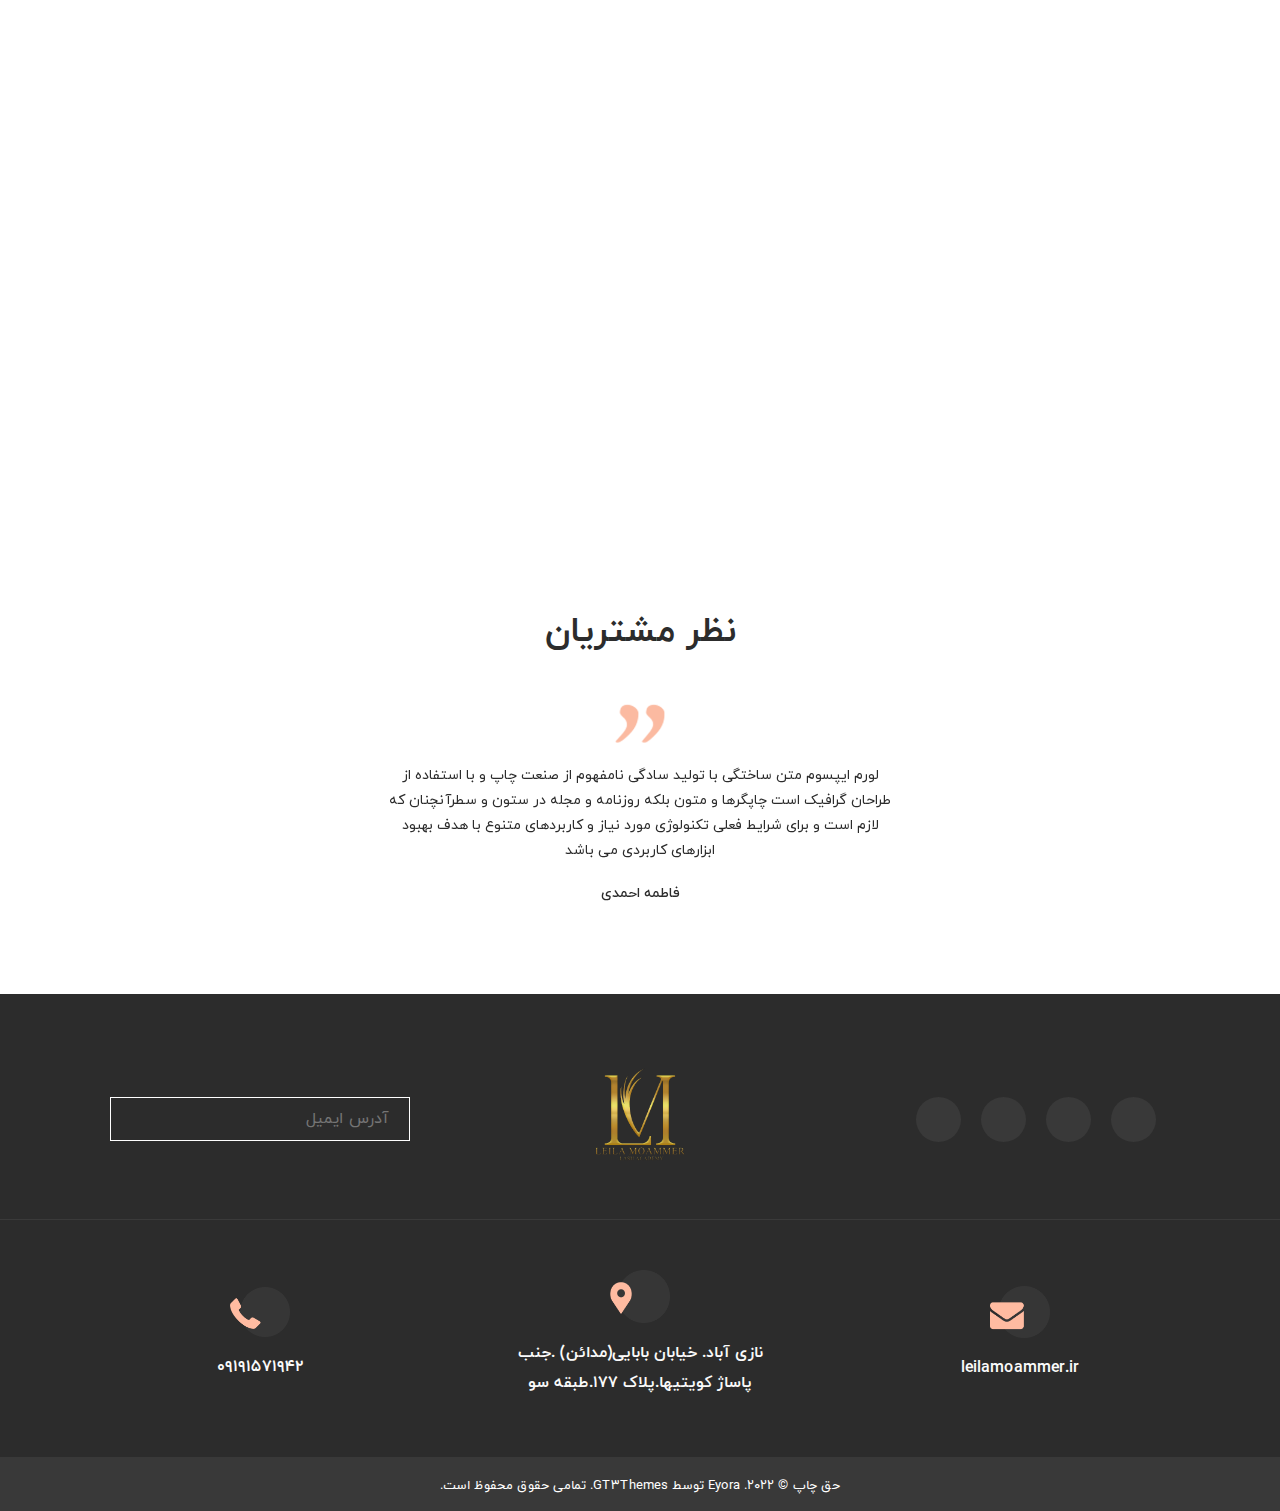
==== commit 46190a3b: "commit" ====
--- a/about-us.html
+++ b/about-us.html
@@ -240,8 +240,8 @@
             </div>
 
             <!--  -->
-            <div class="row row-cols-2 row-cols-md-2 row-cols-lg-4 g-4 wow fadeInUp">
-                <div class="col">
+            <div class="row g-4 mt-4 mb-md-5 wow fadeInUp">
+                <div class="col-12 col-md-5 col-lg-4 m-auto">
                     <div class="team-item">
                         <img src="./assets/img/sss.jpg" alt="">
                         <ul>
@@ -256,56 +256,60 @@
                         </div>
                     </div>
                 </div>
-                <div class="col">
-                    <div class="team-item">
-                        <img src="./assets/img/sss.jpg" alt="">
-                        <ul>
-                            <li><a href=""><i class="fa-brands fa-instagram"></i></a></li>
-                            <li><a href=""><i class="fa-brands fa-whatsapp"></i></a></li>
-                            <li><a href=""><i class="fa-brands fa-telegram"></i></a></li>
-                            <li><a href=""><i class="fa-brands fa-linkedin"></i></a></li>
-                        </ul>
-                        <div class="info">
-                            <h3>لیلا معمر</h3>
-                            <span>مژه کار</span>
-                        </div>
-                    </div>
-                </div>
-                <div class="col">
-                    <div class="team-item">
-                        <img src="./assets/img/sss.jpg" alt="">
-                        <ul>
-                            <li><a href=""><i class="fa-brands fa-instagram"></i></a></li>
-                            <li><a href=""><i class="fa-brands fa-whatsapp"></i></a></li>
-                            <li><a href=""><i class="fa-brands fa-telegram"></i></a></li>
-                            <li><a href=""><i class="fa-brands fa-linkedin"></i></a></li>
-                        </ul>
-                        <div class="info">
-                            <h3>لیلا معمر</h3>
-                            <span>مژه کار</span>
-                        </div>
-                    </div>
-                </div>
-                <div class="col">
-                    <div class="team-item">
-                        <img src="./assets/img/sss.jpg" alt="">
-                        <ul>
-                            <li><a href=""><i class="fa-brands fa-instagram"></i></a></li>
-                            <li><a href=""><i class="fa-brands fa-whatsapp"></i></a></li>
-                            <li><a href=""><i class="fa-brands fa-telegram"></i></a></li>
-                            <li><a href=""><i class="fa-brands fa-linkedin"></i></a></li>
-                        </ul>
-                        <div class="info">
-                            <h3>لیلا معمر</h3>
-                            <span>مژه کار</span>
-                        </div>
-                    </div>
-                </div>
-            </div>
+            </div>
+        <!--  -->
+        <div class="row row-cols-1 row-cols-md-3 row-cols-lg-3 g-4 wow fadeInUp col-12 col-md-12 col-lg-10 m-auto">
+            <div class="col">
+                <div class="team-item">
+                    <img src="./assets/img/sss.jpg" alt="">
+                    <ul>
+                        <li><a href=""><i class="fa-brands fa-instagram"></i></a></li>
+                        <li><a href=""><i class="fa-brands fa-whatsapp"></i></a></li>
+                        <li><a href=""><i class="fa-brands fa-telegram"></i></a></li>
+                        <li><a href=""><i class="fa-brands fa-linkedin"></i></a></li>
+                    </ul>
+                    <div class="info">
+                        <h3>لیلا معمر</h3>
+                        <span>مژه کار</span>
+                    </div>
+                </div>
+            </div>
+            <div class="col">
+                <div class="team-item">
+                    <img src="./assets/img/sss.jpg" alt="">
+                    <ul>
+                        <li><a href=""><i class="fa-brands fa-instagram"></i></a></li>
+                        <li><a href=""><i class="fa-brands fa-whatsapp"></i></a></li>
+                        <li><a href=""><i class="fa-brands fa-telegram"></i></a></li>
+                        <li><a href=""><i class="fa-brands fa-linkedin"></i></a></li>
+                    </ul>
+                    <div class="info">
+                        <h3>لیلا معمر</h3>
+                        <span>مژه کار</span>
+                    </div>
+                </div>
+            </div>
+            <div class="col">
+                <div class="team-item">
+                    <img src="./assets/img/sss.jpg" alt="">
+                    <ul>
+                        <li><a href=""><i class="fa-brands fa-instagram"></i></a></li>
+                        <li><a href=""><i class="fa-brands fa-whatsapp"></i></a></li>
+                        <li><a href=""><i class="fa-brands fa-telegram"></i></a></li>
+                        <li><a href=""><i class="fa-brands fa-linkedin"></i></a></li>
+                    </ul>
+                    <div class="info">
+                        <h3>لیلا معمر</h3>
+                        <span>مژه کار</span>
+                    </div>
+                </div>
+            </div>
+        </div>
         </div>
     </section>
 
     <!-- end team -->
+
 
 
     <!-- start descriptions -->
--- a/assets/css/style.css
+++ b/assets/css/style.css
@@ -160,12 +160,12 @@
 }
 
 .about-details h2 {
-    font-size: 30px;
+    font-size: 40px;
 }
 
 .about-details p {
-    font-size: 14px;
-    line-height: 1.8;
+    font-size: 19px;
+    line-height: 1.9;
     opacity: .8;
     margin: 25px 0;
 }
@@ -541,15 +541,18 @@
     opacity: .8;
 }
 
-#portfolio,
+#portfolio {
+    color: #fff;
+    background: linear-gradient(to bottom, #2c2c2c 50%, #fff 50%);
+}
+
 #team {
     color: #fff;
-    background: linear-gradient(to bottom, #2c2c2c 60%, #fff 40%);
-}
-
-#team {
+    background: linear-gradient(to bottom, #2c2c2c 80%, #fafafa 20%);
+}
+#teams {
     color: #fff;
-    background: linear-gradient(to bottom, #2c2c2c 60%, #fafafa 40%);
+    background: linear-gradient(to bottom, #2c2c2c 80%, #fff 20%);
 }
 
 .see-more {
@@ -1377,11 +1380,13 @@
     }
 
     .about-details {
-        padding: 0 25px;
-    }
-
+        padding: 0 15px;
+    }
+    .tab ul li{
+        margin: 0 5px;
+    }
     .about-details p {
-        font-size: 13px;
+        font-size: 16px;
     }
 
     .photo {
@@ -3326,7 +3331,9 @@
 .team-member:hover .member-img img {
     transform: scale(1.055);
 }
-
+#reserv .reserv-form{
+    padding-right: 25px;
+}
 @media screen and (max-width:500px) {
     .our-team h3 {
         font-size: 25px;
@@ -3347,6 +3354,10 @@
         width: 90%;
         margin: 10px auto;
     }
+    #reserv .reserv-form{
+        padding-right: 0;
+    }
+    
 }
 
 @media screen and (max-width:768px) {
@@ -3359,14 +3370,16 @@
         font-size: 13px;
         width: 95%;
     }
-
+    #reserv .reserv-form{
+        padding-right: 0;
+    }
 }
 
 
 /* about-member */
 #biography img {
     width: 90%;
-    height: 650px;
+    height: 500px;
     object-fit: cover;
 }
 
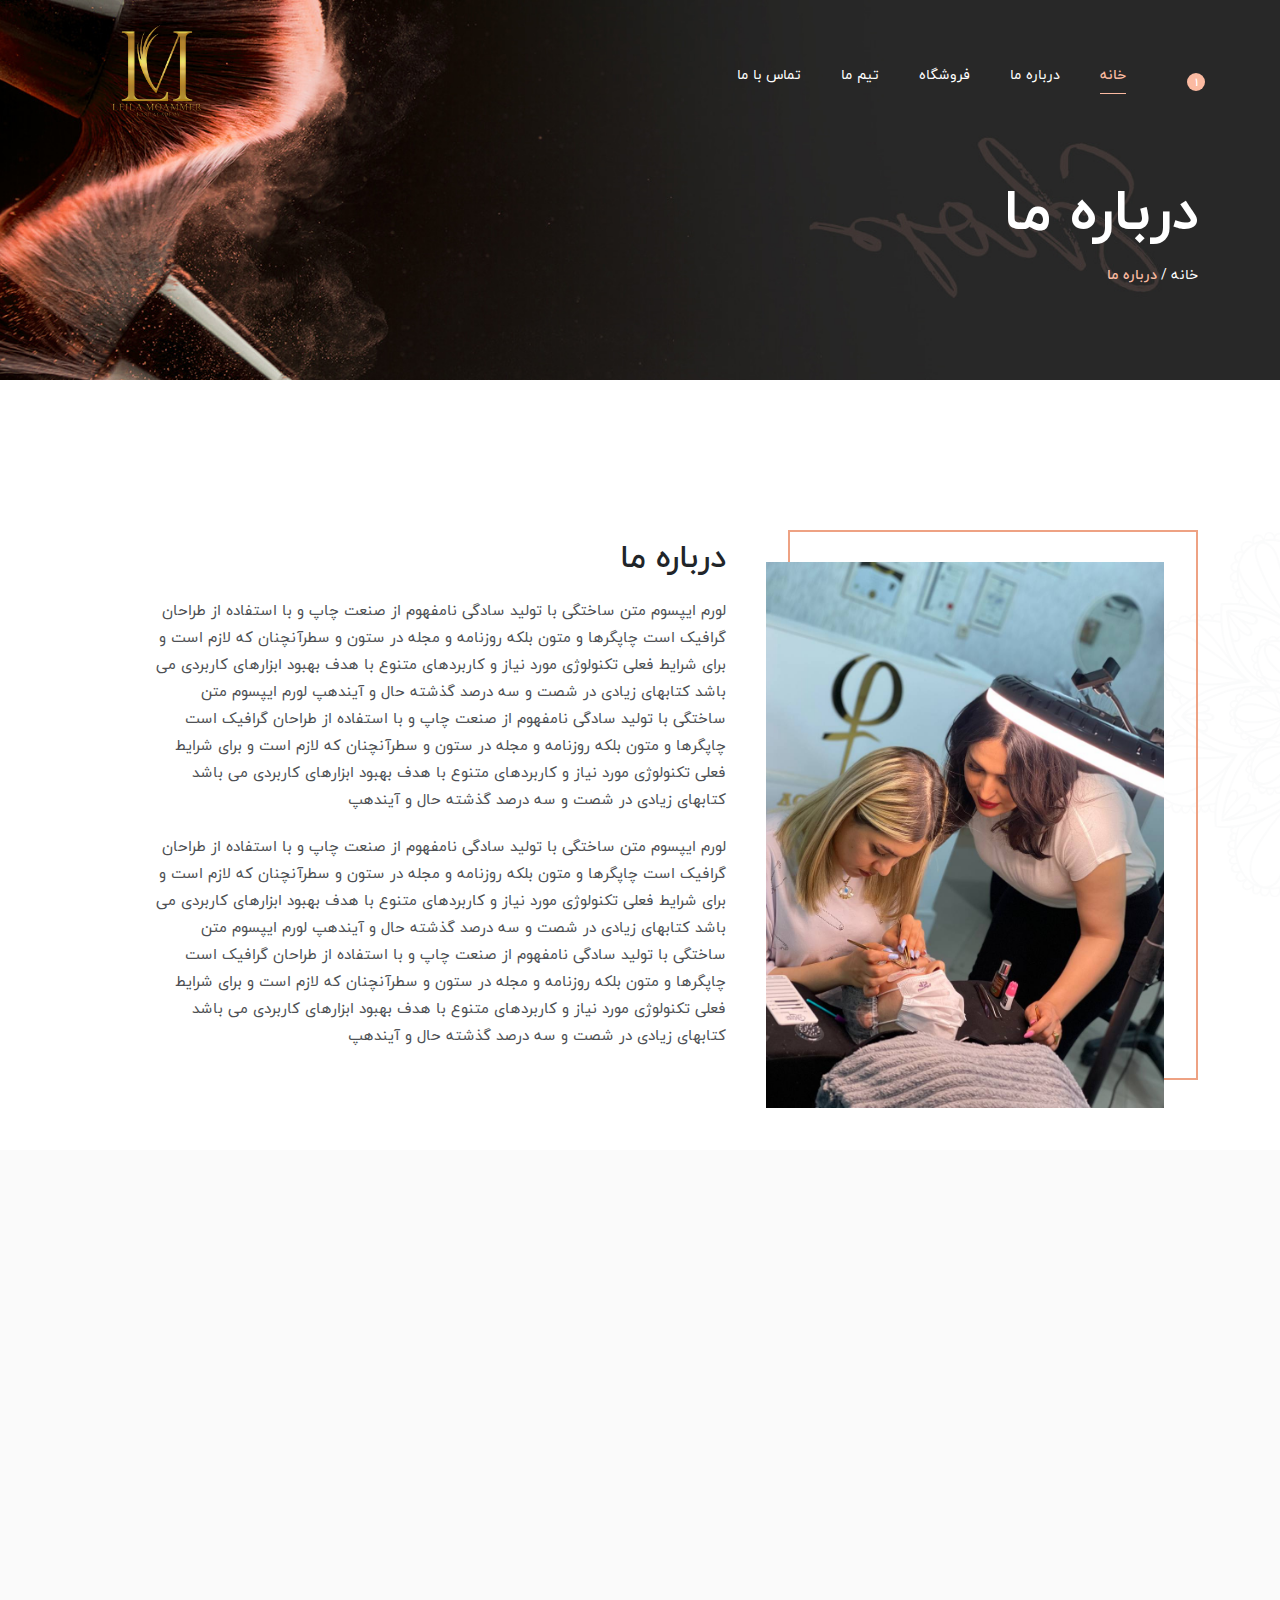
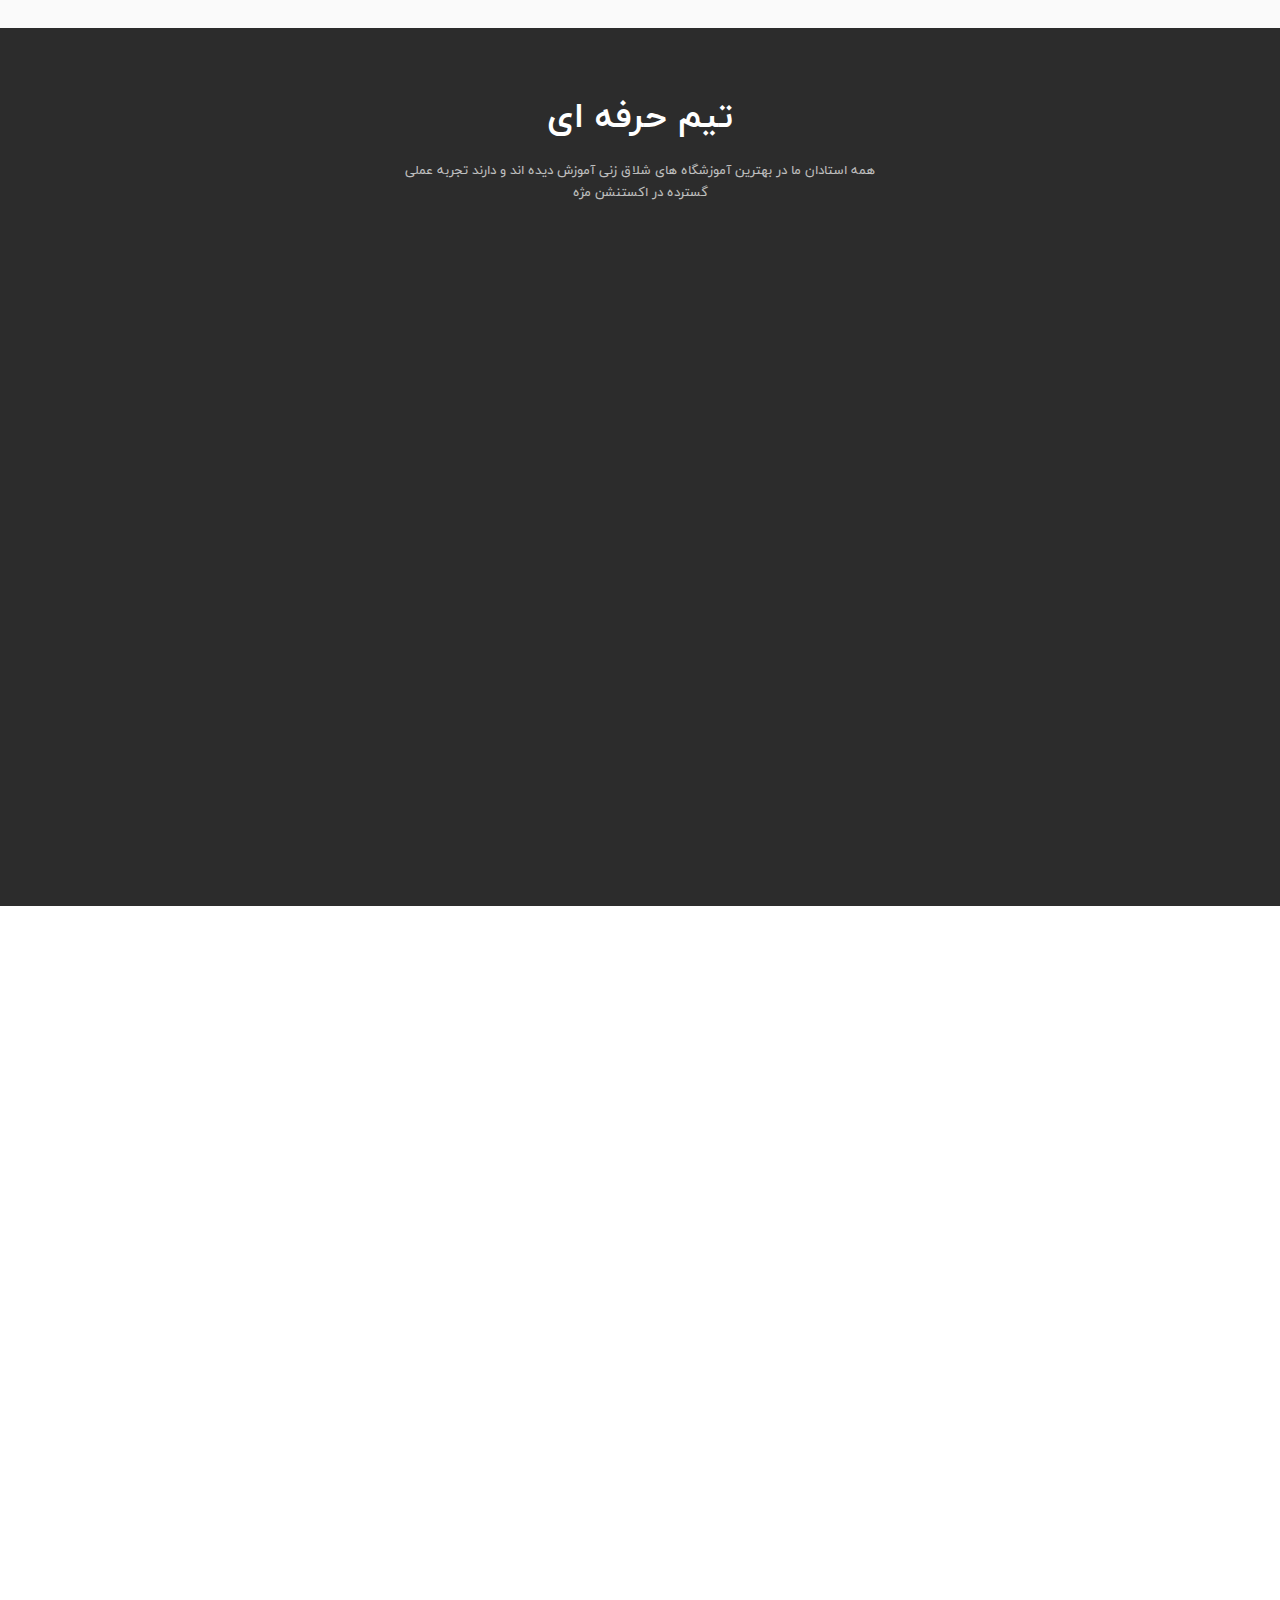
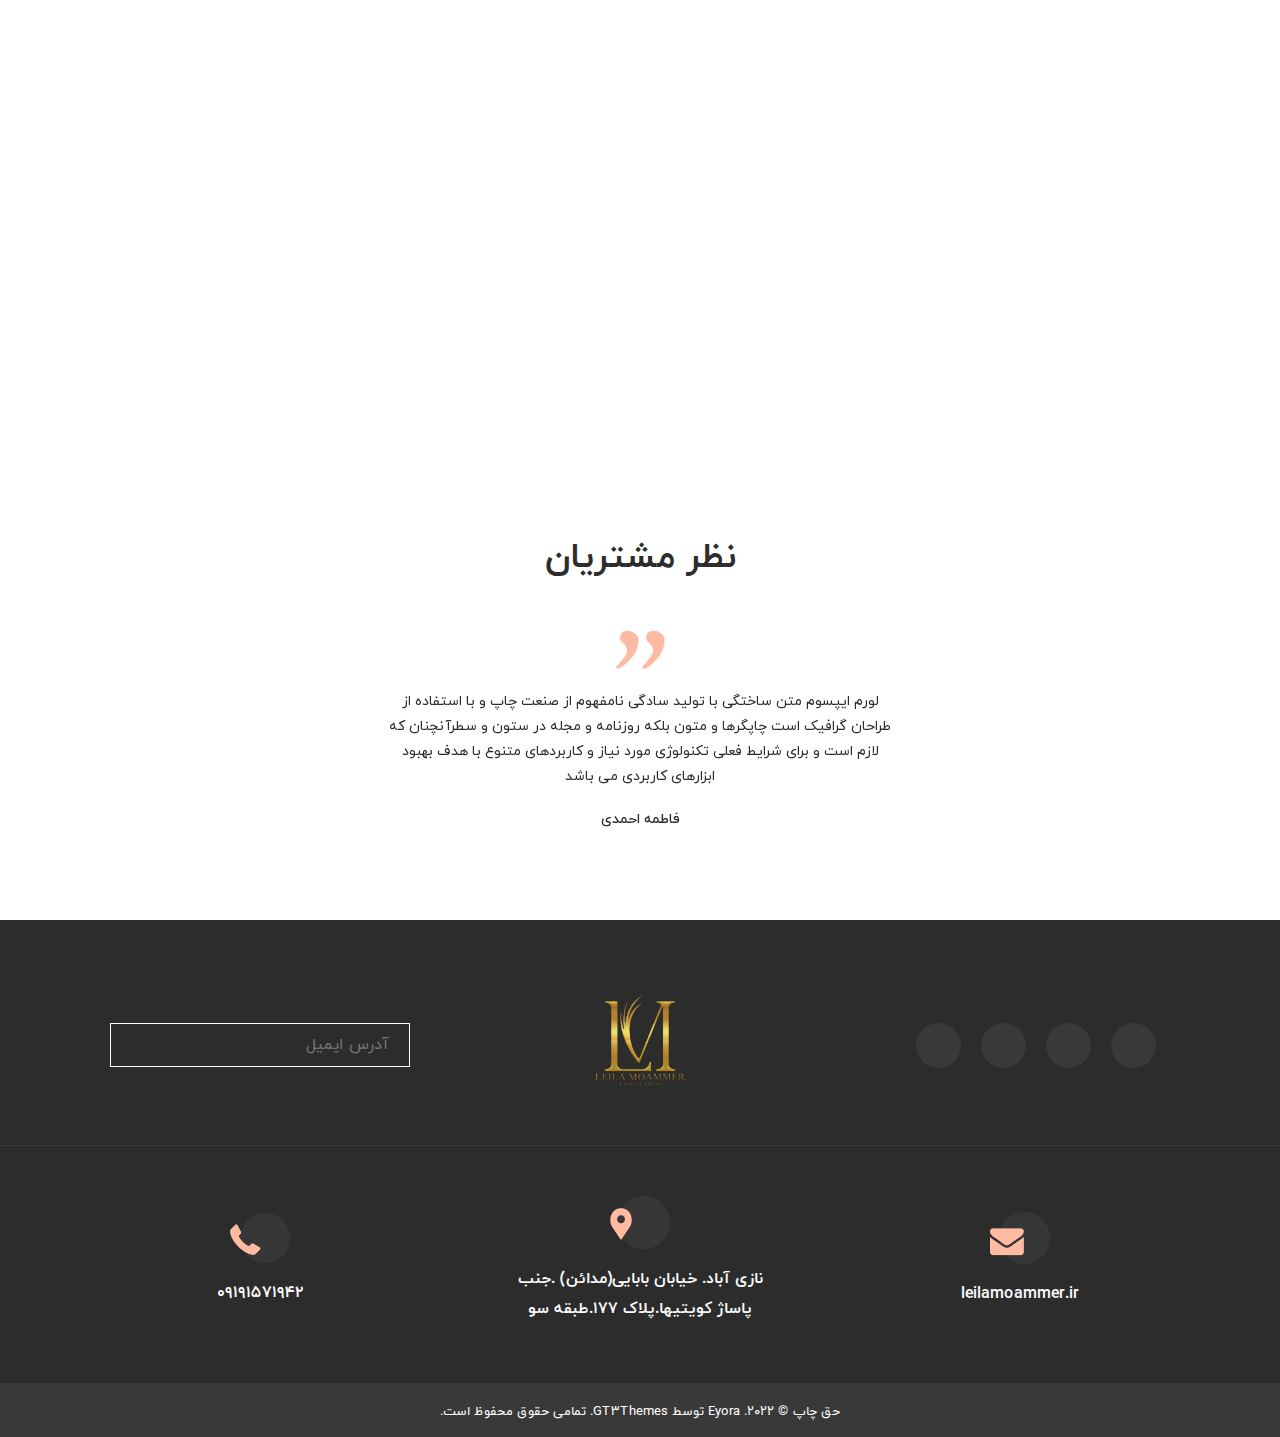
==== commit 077960f2: "finall edits" ====
--- a/about-us.html
+++ b/about-us.html
@@ -32,10 +32,10 @@
                     <div class="col-10 col-lg-8">
                         <div class="nav">
                             <!--  -->
-                            <div>
-                                <button class="btns cart-btn"><i class="fa-solid fa-shopping-cart "></i><span
-                                        class="cart-badge">1</span></button>
-                                <button class="btns user-btn"><i class="fa-solid fa-user "></i></button>
+                            <div class="d-flex align-items-center">
+                                <a href="" class="btns cart-btn"><i class="fa-solid fa-shopping-cart "></i><span
+                                        class="cart-badge">1</span></a>
+                                <a href="" class="btns user-btn"><i class="fa-solid fa-user "></i></a>
                             </div>
                             <div class="navigation">
                                 <ul>
@@ -240,7 +240,7 @@
             </div>
 
             <!--  -->
-            <div class="row g-4 mt-4 mb-md-5 wow fadeInUp">
+            <div class="row g-4 mt-4 mb-5 wow fadeInUp ">
                 <div class="col-12 col-md-5 col-lg-4 m-auto">
                     <div class="team-item">
                         <img src="./assets/img/sss.jpg" alt="">
@@ -258,7 +258,23 @@
                 </div>
             </div>
         <!--  -->
-        <div class="row row-cols-1 row-cols-md-3 row-cols-lg-3 g-4 wow fadeInUp col-12 col-md-12 col-lg-10 m-auto">
+        <div class="row row-cols-2 row-cols-md-auto justify-content-center g-3 wow fadeInUp assistant">
+           
+            <div class="col">
+                <div class="team-item">
+                    <img src="./assets/img/sss.jpg" alt="">
+                    <ul>
+                        <li><a href=""><i class="fa-brands fa-instagram"></i></a></li>
+                        <li><a href=""><i class="fa-brands fa-whatsapp"></i></a></li>
+                        <li><a href=""><i class="fa-brands fa-telegram"></i></a></li>
+                        <li><a href=""><i class="fa-brands fa-linkedin"></i></a></li>
+                    </ul>
+                    <div class="info">
+                        <h3>لیلا معمر</h3>
+                        <span>مژه کار</span>
+                    </div>
+                </div>
+            </div>
             <div class="col">
                 <div class="team-item">
                     <img src="./assets/img/sss.jpg" alt="">
--- a/assets/css/style.css
+++ b/assets/css/style.css
@@ -105,6 +105,7 @@
 .menu-btn {
     display: flex;
     align-items: center;
+    justify-content: center;
 }
 
 .cart-badge {
@@ -351,7 +352,6 @@
     background-size: cover;
     cursor: pointer;
     background-repeat: no-repeat;
-    background-position: 50%;
     height: 100%;
 }
 
@@ -369,7 +369,6 @@
 }
 
 #compare {
-    background-size: cover;
     bottom: 0;
     height: 100%;
     display: block;
@@ -645,7 +644,7 @@
 @media screen and (max-width:500px) {
     .tab ul li {
         font-size: 12px;
-        padding: 10px 22px;
+        padding: 10px 18px;
         border-bottom: 2px solid transparent;
         cursor: pointer;
     }
@@ -945,7 +944,7 @@
     -moz-border-radius: 50%;
     -ms-border-radius: 50%;
     -o-border-radius: 50%;
-    background-image: conic-gradient(#FBBAA1 70%, transparent 0);
+    background-image: conic-gradient(#FBBAA1 var(--i), transparent 0);
     transition: transform .5s ease-in-out;
     z-index: 1;
     transform: rotate(-180deg);
@@ -1331,8 +1330,8 @@
 .close-btn {
     color: #fff;
     position: absolute;
-    top: 40px;
-    right: 15px;
+    top: 35px;
+    right: 25px;
     font-size: 20px;
 }
 
@@ -1416,13 +1415,28 @@
     .item p {
         font-size: 12px;
     }
-
+    #compare span{
+        width: 30px;
+        height: 30px;
+        border-width: 2px;
+    }
+    #compare span::before,#compare span::after{
+        width: 2px;
+    }
+    #compare span i{
+        font-size: 8px;
+    }
     .before-after {
-        width: 90%;
+        width: 100%;
         height: 200px;
         margin-bottom: 0;
     }
-
+    #work{
+        padding-bottom: 0;
+    }
+    #back_to_top{
+        right: 25px;
+    }
     figure {
         background-repeat: no-repeat;
         background-size: cover;
@@ -1530,12 +1544,20 @@
     .user-btn {
         transform: translateY(0);
     }
-
+    .checkout_info form{
+        display: flex;
+    }
+    .assistant .col:nth-child(2) .member-info,.assistant .col:nth-child(1) .member-info{
+        color: #fff;
+    }
 }
 
 @media screen and (min-width:500px) and (max-width:768px) {
     .start p {
         width: 70%;
+    }
+    .assistant .col:nth-child(3) .member-info,.assistant .col:nth-child(2) .member-info,.assistant .col:nth-child(1) .member-info{
+        color: #fff;
     }
 
     .logo img {
@@ -1675,7 +1697,6 @@
 
     .before-after {
         width: auto;
-        height: 300px;
         margin-bottom: 0;
         text-align: center;
     }
@@ -1684,7 +1705,6 @@
         width: 100%;
         background-repeat: no-repeat;
         background-size: contain;
-        transform: translateX(70px);
     }
 
     #compare {
@@ -3379,7 +3399,7 @@
 /* about-member */
 #biography img {
     width: 90%;
-    height: 500px;
+    height: 530px;
     object-fit: cover;
 }
 
@@ -3737,7 +3757,10 @@
 @media screen and (max-width:500px) {
     #biography img {
         width: 100%;
-        height: 550px;
+        height: 500px;
+    }
+    #cart .product_variant.quantity input{
+        width: 30px;
     }
     
     .experince ul {
@@ -4183,6 +4206,12 @@
 
     .descriptions-section>div {
         width: 100%;
+    }
+    .member-img img{
+        height: 350px;
+    }
+    .member-info{
+        padding: 8px;
     }
 }
 
@@ -4382,7 +4411,10 @@
     border-top: 3px solid #E88888;
     margin-bottom: 0;
 }
-
+.reviews_comment_box .comment_text{
+    margin-top: 10px;
+    margin-bottom: 10px;
+}
 .user-actions h3 a {
     color: #E88888;
 }
@@ -4456,6 +4488,10 @@
 
     #zoom1 {
         width: 100%;
+        height: 400px;
+    }
+    .reviews_comment_box .comment_text{
+        margin-right: 0;
     }
 }
 
@@ -4661,7 +4697,7 @@
 
 #logined {
     width: 110%;
-    height: 100vh;
+    height: 110vh;
     background-color: #0000;
     background-image: url(../img/rev_slider_2_01.jpg);
     background-repeat: no-repeat;
@@ -4782,6 +4818,13 @@
         padding-bottom: 30px;
         background-position: 0 0;
     }
+    .product_variant.quantity button{
+        min-width: 220px;
+
+    }
+    .product-image button{
+        padding: 12px;
+    }
     .login-box {
         width: 100%;
         box-shadow: none;
@@ -4798,6 +4841,9 @@
     }
     #about-desciption{
         padding-top: 0;
+    }
+    .login-box{
+        padding: 20px;
     }
 }
 @media screen and (min-width:700px) and (max-width:1100px) {
@@ -4812,10 +4858,54 @@
         height: auto;
         padding-top: 200px;
     }
-
     .login-box {
         width: 65%;
         box-shadow: none;
         background-color: transparent;
     }
+}
+.link-text p{
+    text-align: center;
+    font-size: 13px;
+    color: #f7f6f7;
+    margin: 0;
+    margin-top: 20px;
+}
+.link-text p a{
+    color: #f49570;
+}
+.team-item ul{
+    padding: 0;
+}
+.product_d_right{
+    position: relative;
+    z-index: 1000;
+}
+.assistant .member-img img{
+    height: 300px;
+}
+.assistant .team-item{
+    height: 350px;
+}
+@media screen and (min-width: 768px) and (max-width: 997px){
+.before-after {
+    width: 100%;
+    height: 350px;
+}
+figure {
+    background-repeat: no-repeat;
+    background-size: cover;
+    transform: translateX(0);
+
+}
+}
+@media screen and (max-width: 767px){
+.before-after {
+    margin: 0;
+    height: 200px;
+}
+figure {
+    background-repeat: no-repeat;
+    background-size: cover;
+}
 }